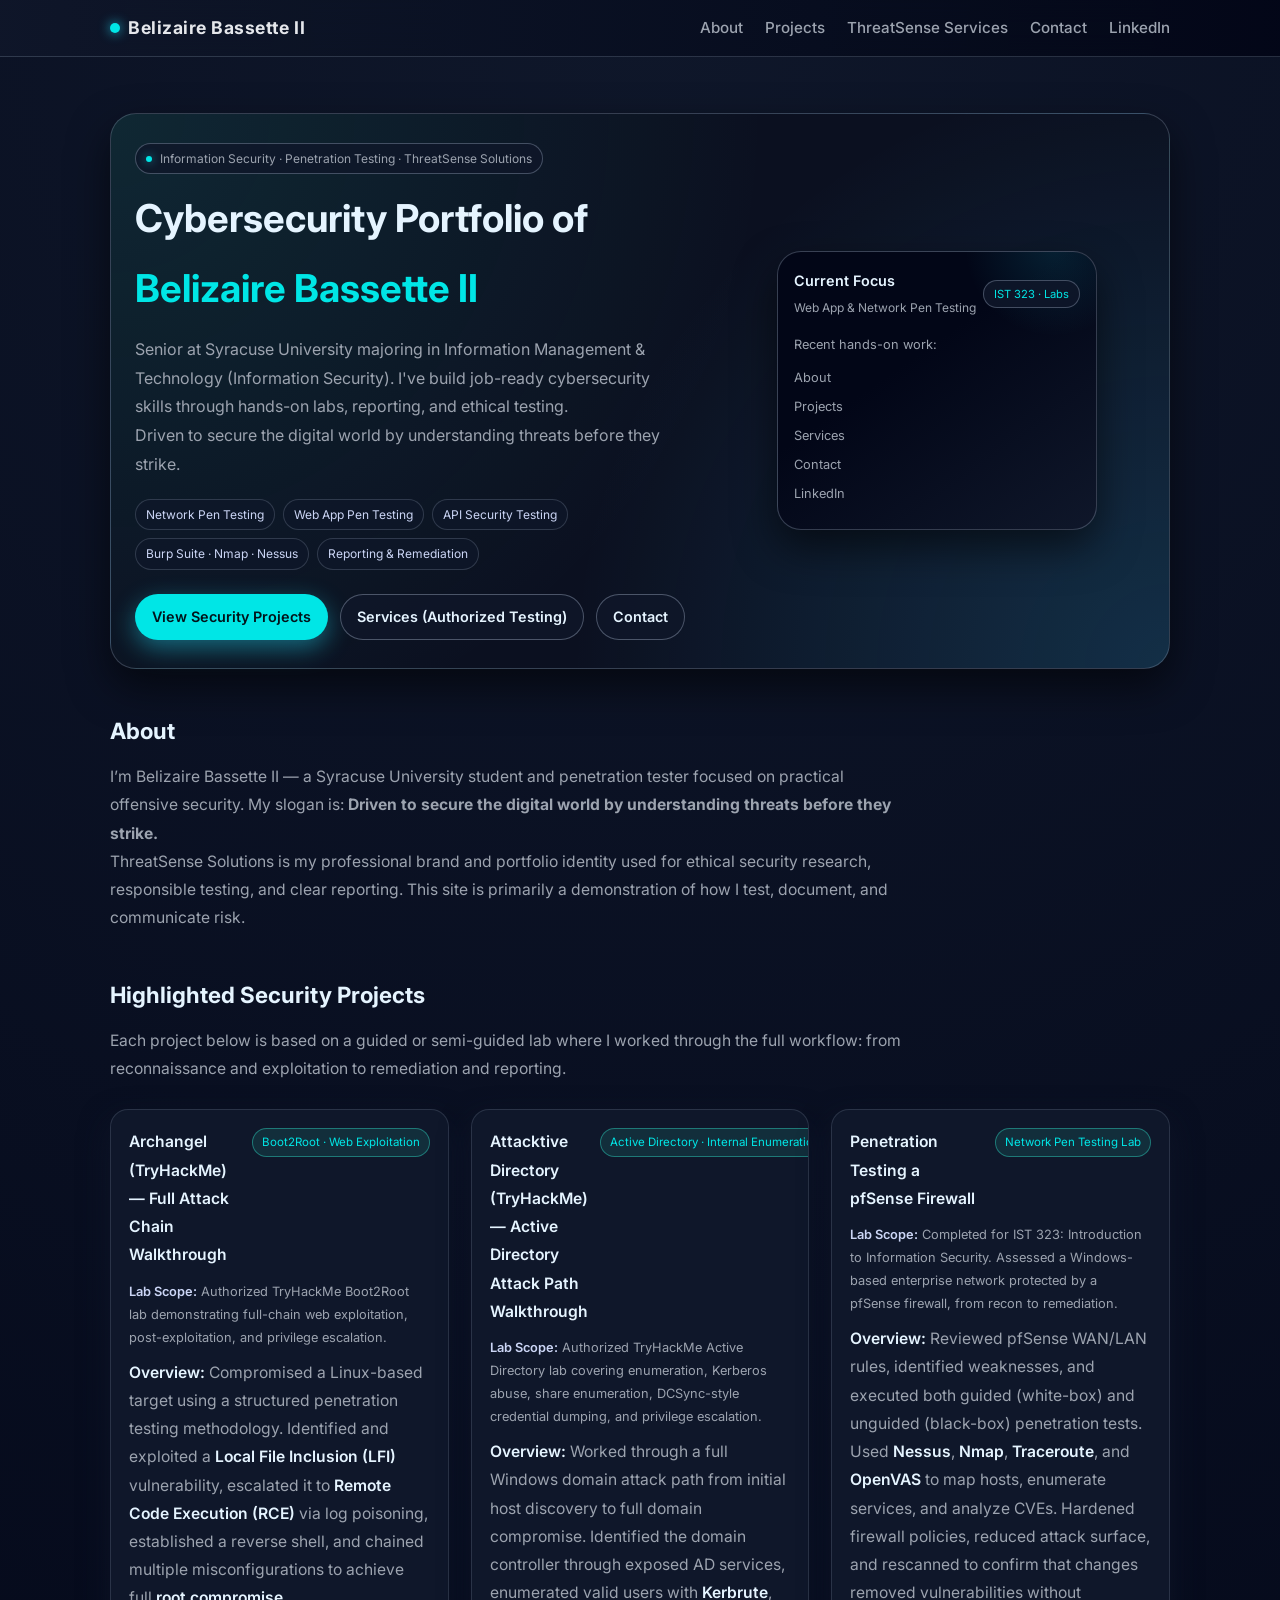
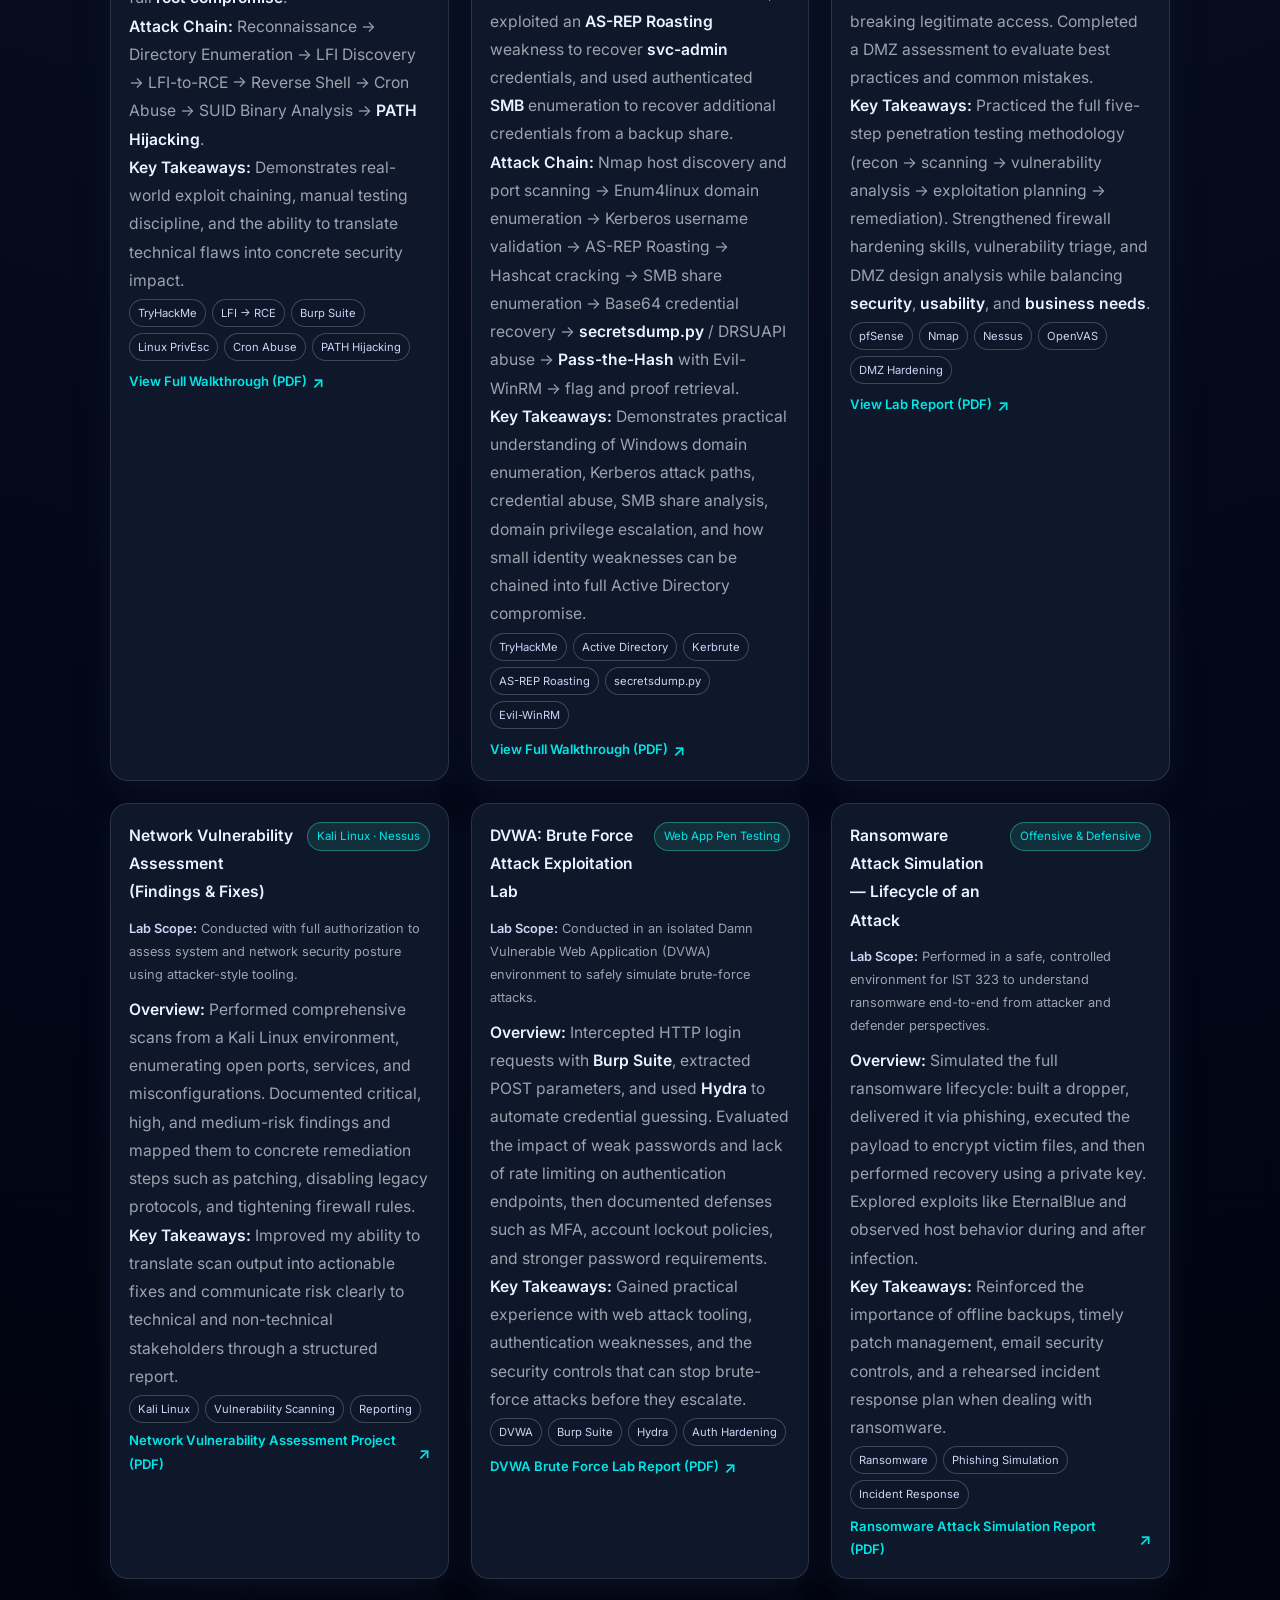
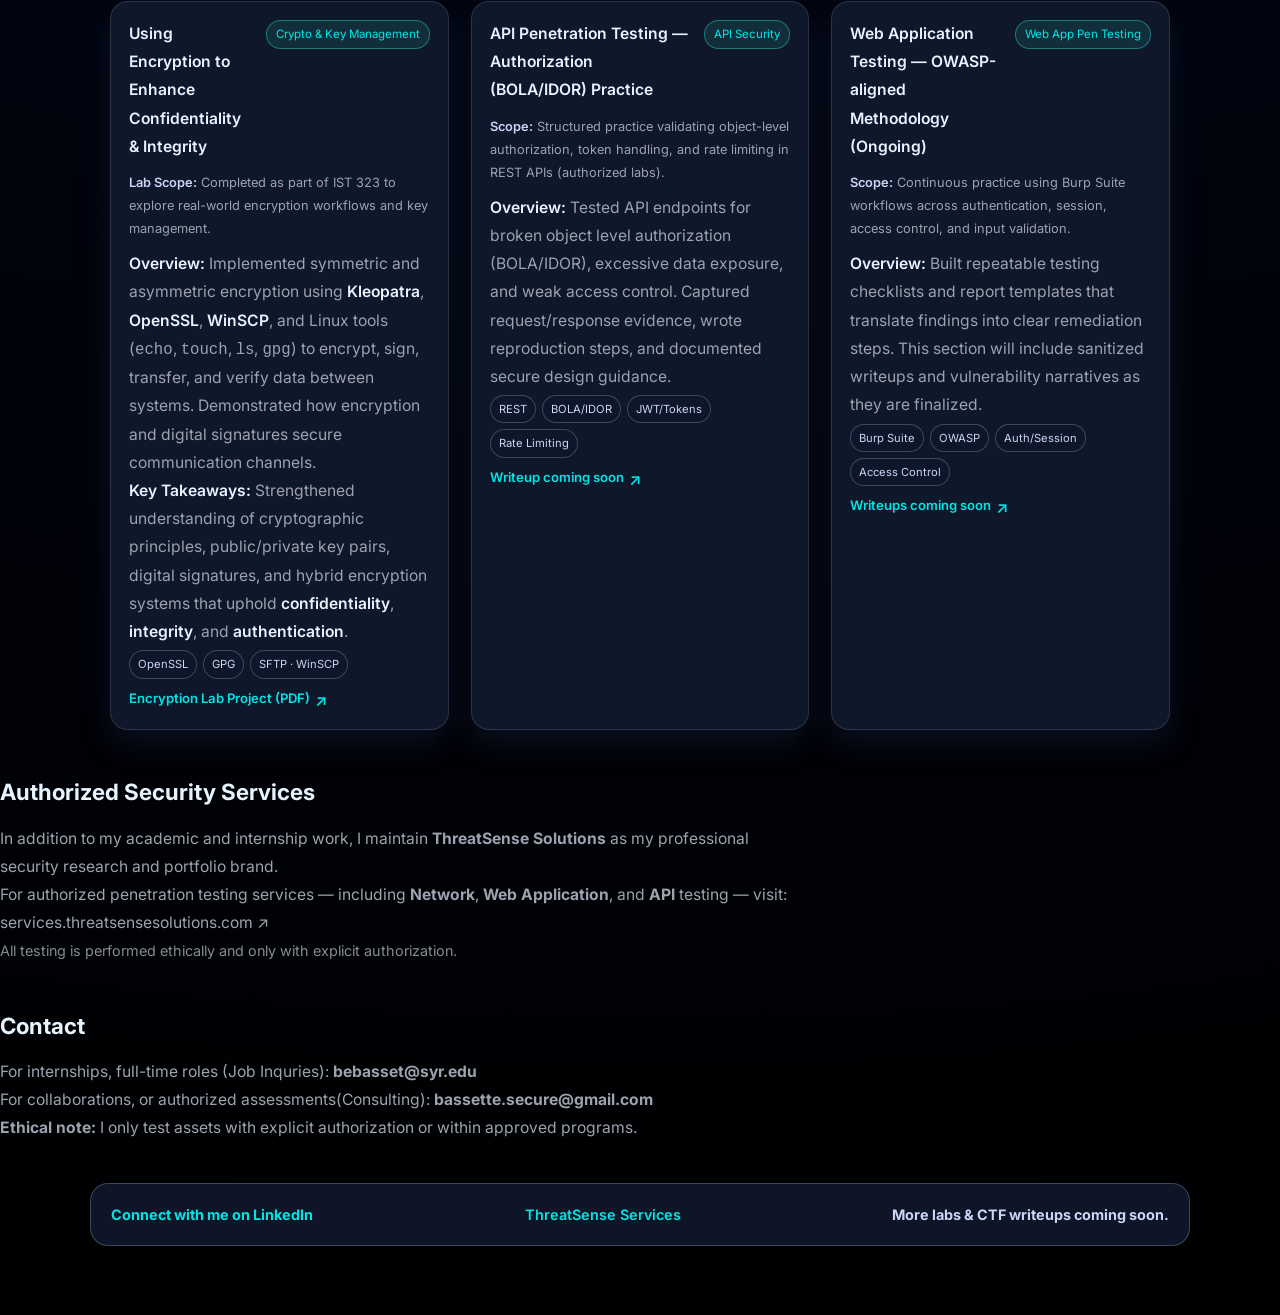
==== index.html @ de27289d "Update index.html" ====
<!DOCTYPE html>
<html lang="en">
<head>
  <meta charset="UTF-8" />
  <meta name="viewport" content="width=device-width, initial-scale=1.0" />
  <meta name="description" content="Portfolio of Belizaire Bassette II — cybersecurity projects and offensive security work products. ThreatSense Solutions is my professional brand and portfolio identity." />
  <title>Belizaire Bassette II - Cybersecurity Portfolio</title>

  <!-- Google Font -->
  <link href="https://fonts.googleapis.com/css2?family=Inter:wght@300;400;500;600;700&display=swap" rel="stylesheet" />

    <link rel="stylesheet" href="style.css" />
</head>
<body>
  <!-- NAVBAR -->
  <nav class="navbar">
    <div class="nav-inner">
      <div class="nav-brand">
        <div class="nav-dot"></div>
        <span>Belizaire Bassette II</span>
      </div>
      
      <ul>
        <li><a href="index.html#about">About</a></li>
        <li><a href="index.html#projects">Projects</a></li>
        <li><a href="" target="_blank" rel="noopener" title="Authorized penetration testing services"> ThreatSense Services </a></li>
        <li><a href="index.html#contact">Contact</a></li>
        <li><a href="https://www.linkedin.com/in/belizaireb" target="_blank" rel="noopener">LinkedIn</a></li>
      </ul>

    </div>
  </nav>

  <div class="page-wrapper">
    <!-- HERO -->
    <header class="hero">
      <div>
        <div class="hero-eyebrow">
          <span></span>
          <p>Information Security · Penetration Testing · ThreatSense Solutions</p>
        </div>
        <h1>Cybersecurity Portfolio of <span>Belizaire Bassette II</span></h1>
        <p class="hero-subtitle">Senior at Syracuse University majoring in Information Management &amp; Technology (Information Security). I've build job-ready cybersecurity skills through hands-on labs, reporting, and ethical testing. <br/><span style="color: var(--text-muted);">Driven to secure the digital world by understanding threats before they strike.</span></p>
        <div class="hero-tags"><span class="tag-chip">Network Pen Testing</span><span class="tag-chip">Web App Pen Testing</span><span class="tag-chip">API Security Testing</span><span class="tag-chip">Burp Suite · Nmap · Nessus</span><span class="tag-chip">Reporting & Remediation</span></div>
        <div class="hero-actions"><a href="#projects" class="btn-primary">View Security Projects</a>
          <a href="https://services.threatsensesolutions.com" class="btn-ghost" target="_blank" rel="noopener">Services (Authorized Testing)</a>
          <a href="mailto:bassette.secure@gmail.com" class="btn-ghost">Contact</a></div>
      </div>

      <div class="hero-right">
        <div class="hero-card">
          <div class="hero-card-header">
            <div>
              <div class="hero-card-title">Current Focus</div>
              <div style="font-size:0.75rem;color:var(--text-muted);margin-top:3px;">Web App &amp; Network Pen Testing</div>
            </div>
            <div class="hero-card-pill">IST 323 · Labs</div>
          </div>
          <div class="hero-card-body">
            <p>Recent hands-on work:</p>
            
      <ul>
        <li><a href="index.html#about">About</a></li>
        <li><a href="index.html#projects">Projects</a></li>
        <li><a href="services.html">Services</a></li>
        <li><a href="index.html#contact">Contact</a></li>
        <li><a href="https://www.linkedin.com/in/belizaireb" target="_blank" rel="noopener">LinkedIn</a></li>
      </ul>

          </div>
        </div>
      </div>
    </header>

    
    <!-- ABOUT -->
    <section id="about">
      <h2>About</h2>
      <p>
        I’m Belizaire Bassette II — a Syracuse University student and penetration tester focused on practical offensive security.
        My slogan is: <strong>Driven to secure the digital world by understanding threats before they strike.</strong>
      </p>
      <p>
        ThreatSense Solutions is my professional brand and portfolio identity used for ethical security research, responsible testing, and clear reporting.
        This site is primarily a demonstration of how I test, document, and communicate risk.
      </p>
    </section>


<!-- PROJECTS -->
    <section id="projects">
      <h2>Highlighted Security Projects</h2>
      <p>
        Each project below is based on a guided or semi-guided lab where I worked through the full workflow: from reconnaissance and exploitation to remediation and reporting.
      </p>

      <div class="projects-grid">

        <!-- Archangel TryHackMe -->
        <article class="project-card">
          <div class="project-header-row">
            <h3 class="project-title">Archangel (TryHackMe) — Full Attack Chain Walkthrough</h3>
            <span class="project-pill">Boot2Root · Web Exploitation</span>
          </div>
        
          <div class="project-meta">
            <strong>Lab Scope:</strong> Authorized TryHackMe Boot2Root lab demonstrating full-chain web exploitation, post-exploitation, and privilege escalation.
          </div>
        
          <div class="project-body">
            <p>
              <strong>Overview:</strong> Compromised a Linux-based target using a structured penetration testing methodology.
              Identified and exploited a <strong>Local File Inclusion (LFI)</strong> vulnerability, escalated it to
              <strong>Remote Code Execution (RCE)</strong> via log poisoning, established a reverse shell,
              and chained multiple misconfigurations to achieve full <strong>root compromise</strong>.
            </p>
        
            <p>
              <strong>Attack Chain:</strong> Reconnaissance → Directory Enumeration → LFI Discovery →
              LFI-to-RCE → Reverse Shell → Cron Abuse → SUID Binary Analysis → <strong>PATH Hijacking</strong>.
            </p>
        
            <p>
              <strong>Key Takeaways:</strong> Demonstrates real-world exploit chaining, manual testing discipline,
              and the ability to translate technical flaws into concrete security impact.
            </p>
        
            <div class="project-tags">
              <span class="project-tag">TryHackMe</span>
              <span class="project-tag">LFI → RCE</span>
              <span class="project-tag">Burp Suite</span>
              <span class="project-tag">Linux PrivEsc</span>
              <span class="project-tag">Cron Abuse</span>
              <span class="project-tag">PATH Hijacking</span>
            </div>
        
            <a class="project-link"
               href="Archangel THM Room Walkthrough.pdf"
               target="_blank">
              View Full Walkthrough (PDF) <span>↗</span>
            </a>
          </div>
        </article>

        <!-- Attacktive Directory TryHackMe -->
        <article class="project-card">
          <div class="project-header-row">
            <h3 class="project-title">Attacktive Directory (TryHackMe) — Active Directory Attack Path Walkthrough</h3>
            <span class="project-pill">Active Directory · Internal Enumeration</span>
          </div>
          <div class="project-meta">
            <strong>Lab Scope:</strong> Authorized TryHackMe Active Directory lab covering enumeration, Kerberos abuse, share enumeration, DCSync-style credential dumping, and privilege escalation.
          </div>
          <div class="project-body">
            <p>
              <strong>Overview:</strong> Worked through a full Windows domain attack path from initial host discovery to full domain compromise. Identified the domain controller through exposed AD services, enumerated valid users with <strong>Kerbrute</strong>, exploited an <strong>AS-REP Roasting</strong> weakness to recover <strong>svc-admin</strong> credentials, and used authenticated <strong>SMB</strong> enumeration to recover additional credentials from a backup share.
            </p>
            <p>
              <strong>Attack Chain:</strong> Nmap host discovery and port scanning → Enum4linux domain enumeration → Kerberos username validation → AS-REP Roasting → Hashcat cracking → SMB share enumeration → Base64 credential recovery → <strong>secretsdump.py</strong> / DRSUAPI abuse → <strong>Pass-the-Hash</strong> with Evil-WinRM → flag and proof retrieval.
            </p>
            <p>
              <strong>Key Takeaways:</strong> Demonstrates practical understanding of Windows domain enumeration, Kerberos attack paths, credential abuse, SMB share analysis, domain privilege escalation, and how small identity weaknesses can be chained into full Active Directory compromise.
            </p>
            <div class="project-tags">
              <span class="project-tag">TryHackMe</span>
              <span class="project-tag">Active Directory</span>
              <span class="project-tag">Kerbrute</span>
              <span class="project-tag">AS-REP Roasting</span>
              <span class="project-tag">secretsdump.py</span>
              <span class="project-tag">Evil-WinRM</span>
            </div>
            <a class="project-link" href="THM+Attacktive+Directory+Writeup1.pdf" target="_blank">
              View Full Walkthrough (PDF) <span>↗</span>
            </a>
          </div>
        </article>
        
        <!-- pfSense Pen Testing Lab -->
        <article class="project-card">
          <div class="project-header-row">
            <h3 class="project-title">Penetration Testing a pfSense Firewall</h3>
            <span class="project-pill">Network Pen Testing Lab</span>
          </div>
          <div class="project-meta">
            <strong>Lab Scope:</strong> Completed for IST 323: Introduction to Information Security. Assessed a Windows-based enterprise network protected by a pfSense firewall, from recon to remediation.
          </div>
          <div class="project-body">
            <p>
              <strong>Overview:</strong> Reviewed pfSense WAN/LAN rules, identified weaknesses, and executed both guided (white-box) and unguided (black-box) penetration tests. Used
              <strong>Nessus</strong>, <strong>Nmap</strong>, <strong>Traceroute</strong>, and <strong>OpenVAS</strong> to map hosts, enumerate services, and analyze CVEs. Hardened firewall policies,
              reduced attack surface, and rescanned to confirm that changes removed vulnerabilities without breaking legitimate access. Completed a DMZ assessment to evaluate best practices and common mistakes.
            </p>
            <p>
              <strong>Key Takeaways:</strong> Practiced the full five-step penetration testing methodology (recon → scanning → vulnerability analysis → exploitation planning → remediation). Strengthened firewall
              hardening skills, vulnerability triage, and DMZ design analysis while balancing <strong>security</strong>, <strong>usability</strong>, and <strong>business needs</strong>.
            </p>
            <div class="project-tags">
              <span class="project-tag">pfSense</span>
              <span class="project-tag">Nmap</span>
              <span class="project-tag">Nessus</span>
              <span class="project-tag">OpenVAS</span>
              <span class="project-tag">DMZ Hardening</span>
            </div>
            <a class="project-link" href="Penetration-Testing-a-pfSense-Firewall-(3e)-Belizaire-Bassette-II.pdf" target="_blank">
              View Lab Report (PDF) <span>↗</span>
            </a>
          </div>
        </article>

        <!-- Network Vulnerability Scan -->
        <article class="project-card">
          <div class="project-header-row">
            <h3 class="project-title">Network Vulnerability Assessment (Findings &amp; Fixes)</h3>
            <span class="project-pill">Kali Linux · Nessus</span>
          </div>
          <div class="project-meta">
            <strong>Lab Scope:</strong> Conducted with full authorization to assess system and network security posture using attacker-style tooling.
          </div>
          <div class="project-body">
            <p>
              <strong>Overview:</strong> Performed comprehensive scans from a Kali Linux environment, enumerating open ports, services, and misconfigurations. Documented critical, high, and medium-risk findings
              and mapped them to concrete remediation steps such as patching, disabling legacy protocols, and tightening firewall rules.
            </p>
            <p>
              <strong>Key Takeaways:</strong> Improved my ability to translate scan output into actionable fixes and communicate risk clearly to technical and non-technical stakeholders through a structured report.
            </p>
            <div class="project-tags">
              <span class="project-tag">Kali Linux</span>
              <span class="project-tag">Vulnerability Scanning</span>
              <span class="project-tag">Reporting</span>
            </div>
            <a class="project-link" href="Network Vulnerability Assesment Project.pdf" target="_blank">
              Network Vulnerability Assessment Project (PDF) <span>↗</span>
            </a>
          </div>
        </article>

        <!-- DVWA Brute Force Lab -->
        <article class="project-card">
          <div class="project-header-row">
            <h3 class="project-title">DVWA: Brute Force Attack Exploitation Lab</h3>
            <span class="project-pill">Web App Pen Testing</span>
          </div>
          <div class="project-meta">
            <strong>Lab Scope:</strong> Conducted in an isolated Damn Vulnerable Web Application (DVWA) environment to safely simulate brute-force attacks.
          </div>
          <div class="project-body">
            <p>
              <strong>Overview:</strong> Intercepted HTTP login requests with <strong>Burp Suite</strong>, extracted POST parameters, and used <strong>Hydra</strong> to automate credential guessing. Evaluated the
              impact of weak passwords and lack of rate limiting on authentication endpoints, then documented defenses such as MFA, account lockout policies, and stronger password requirements.
            </p>
            <p>
              <strong>Key Takeaways:</strong> Gained practical experience with web attack tooling, authentication weaknesses, and the security controls that can stop brute-force attacks before they escalate.
            </p>
            <div class="project-tags">
              <span class="project-tag">DVWA</span>
              <span class="project-tag">Burp Suite</span>
              <span class="project-tag">Hydra</span>
              <span class="project-tag">Auth Hardening</span>
            </div>
            <a class="project-link" href="DVWA_Brute_Force_Lab1.1.pdf" target="_blank">
              DVWA Brute Force Lab Report (PDF) <span>↗</span>
            </a>
          </div>
        </article>

        <!-- Ransomware Simulation -->
        <article class="project-card">
          <div class="project-header-row">
            <h3 class="project-title">Ransomware Attack Simulation — Lifecycle of an Attack</h3>
            <span class="project-pill">Offensive &amp; Defensive</span>
          </div>
          <div class="project-meta">
            <strong>Lab Scope:</strong> Performed in a safe, controlled environment for IST 323 to understand ransomware end-to-end from attacker and defender perspectives.
          </div>
          <div class="project-body">
            <p>
              <strong>Overview:</strong> Simulated the full ransomware lifecycle: built a dropper, delivered it via phishing, executed the payload to encrypt victim files, and then performed recovery using a
              private key. Explored exploits like EternalBlue and observed host behavior during and after infection.
            </p>
            <p>
              <strong>Key Takeaways:</strong> Reinforced the importance of offline backups, timely patch management, email security controls, and a rehearsed incident response plan when dealing with ransomware.
            </p>
            <div class="project-tags">
              <span class="project-tag">Ransomware</span>
              <span class="project-tag">Phishing Simulation</span>
              <span class="project-tag">Incident Response</span>
            </div>
            <a class="project-link" href="Performing+a+Ransomware+Attack+-+Belizaire+Bassette+II.pdf" target="_blank">
              Ransomware Attack Simulation Report (PDF) <span>↗</span>
            </a>
          </div>
        </article>

        <!-- Encryption Lab -->
        <article class="project-card">
          <div class="project-header-row">
            <h3 class="project-title">Using Encryption to Enhance Confidentiality &amp; Integrity</h3>
            <span class="project-pill">Crypto &amp; Key Management</span>
          </div>
          <div class="project-meta">
            <strong>Lab Scope:</strong> Completed as part of IST 323 to explore real-world encryption workflows and key management.
          </div>
          <div class="project-body">
            <p>
              <strong>Overview:</strong> Implemented symmetric and asymmetric encryption using <strong>Kleopatra</strong>, <strong>OpenSSL</strong>, <strong>WinSCP</strong>, and Linux tools
              (<code>echo</code>, <code>touch</code>, <code>ls</code>, <code>gpg</code>) to encrypt, sign, transfer, and verify data between systems. Demonstrated how encryption and digital signatures secure
              communication channels.
            </p>
            <p>
              <strong>Key Takeaways:</strong> Strengthened understanding of cryptographic principles, public/private key pairs, digital signatures, and hybrid encryption systems that uphold
              <strong>confidentiality</strong>, <strong>integrity</strong>, and <strong>authentication</strong>.
            </p>
            <div class="project-tags">
              <span class="project-tag">OpenSSL</span>
              <span class="project-tag">GPG</span>
              <span class="project-tag">SFTP · WinSCP</span>
            </div>
            <a class="project-link" href="Using Encryption to Enhance Confidentiality and Integrity (4e) - Belizaire Bassette II.pdf" target="_blank">
              Encryption Lab Project (PDF) <span>↗</span>
            </a>
          </div>
        </article>

      
        <!-- API Pen Testing Placeholder -->
        <article class="project-card">
          <div class="project-header-row">
            <h3 class="project-title">API Penetration Testing — Authorization (BOLA/IDOR) Practice</h3>
            <span class="project-pill">API Security</span>
          </div>
          <div class="project-meta">
            <strong>Scope:</strong> Structured practice validating object-level authorization, token handling, and rate limiting in REST APIs (authorized labs).
          </div>
          <div class="project-body">
            <p>
              <strong>Overview:</strong> Tested API endpoints for broken object level authorization (BOLA/IDOR), excessive data exposure, and weak access control.
              Captured request/response evidence, wrote reproduction steps, and documented secure design guidance.
            </p>
            <div class="project-tags">
              <span class="project-tag">REST</span>
              <span class="project-tag">BOLA/IDOR</span>
              <span class="project-tag">JWT/Tokens</span>
              <span class="project-tag">Rate Limiting</span>
            </div>
            <a class="project-link" href="#" title="Add a link when ready">
              Writeup coming soon <span>↗</span>
            </a>
          </div>
        </article>

        <!-- Web App Testing Placeholder -->
        <article class="project-card">
          <div class="project-header-row">
            <h3 class="project-title">Web Application Testing — OWASP-aligned Methodology (Ongoing)</h3>
            <span class="project-pill">Web App Pen Testing</span>
          </div>
          <div class="project-meta">
            <strong>Scope:</strong> Continuous practice using Burp Suite workflows across authentication, session, access control, and input validation.
          </div>
          <div class="project-body">
            <p>
              <strong>Overview:</strong> Built repeatable testing checklists and report templates that translate findings into clear remediation steps.
              This section will include sanitized writeups and vulnerability narratives as they are finalized.
            </p>
            <div class="project-tags">
              <span class="project-tag">Burp Suite</span>
              <span class="project-tag">OWASP</span>
              <span class="project-tag">Auth/Session</span>
              <span class="project-tag">Access Control</span>
            </div>
            <a class="project-link" href="#" title="Add a link when ready">
              Writeups coming soon <span>↗</span>
            </a>
          </div>
        </article>
</div>
    </section>
  </div>
  
<!-- AUTH SERVICES -->
<section id="services-link">
  <h2>Authorized Security Services</h2>

  <p>
    In addition to my academic and internship work, I maintain
    <strong>ThreatSense Solutions</strong> as my professional security research
    and portfolio brand.
  </p>

  <p>
    For authorized penetration testing services — including
    <strong>Network</strong>, <strong>Web Application</strong>, and
    <strong>API</strong> testing — visit:
  </p>

  <p>
    <a href=""
       target="_blank"
       rel="noopener">
      services.threatsensesolutions.com ↗
    </a>
  </p>

  <p style="font-size: 0.9em; opacity: 0.85;">
    All testing is performed ethically and only with explicit authorization.
  </p>
</section>
<!-- END OF AUTH SERVICES -->
  
    <!-- CONTACT -->
    <section id="contact">
      <h2>Contact</h2>
      <p>
        For internships, full-time roles (Job Inquries): <strong><a href="mailto:bebasset@syr.edu">bebasset@syr.edu</a></strong>
      </p>
      <p>
        For collaborations, or authorized assessments(Consulting): <strong><a href="mailto:bassette.secure@gmail.com">bassette.secure@gmail.com</a></strong>
      </p>
      <p>
        <strong>Ethical note:</strong> I only test assets with explicit authorization or within approved programs.
      </p>
    </section>


  </div>

  <!-- FOOTER -->
  <div class="footer_row">
    <a href="https://www.linkedin.com/in/belizaireb" target="_blank"><strong>Connect with me on LinkedIn</strong></a>
    <a href="" target="_blank" rel="noopener">ThreatSense Services</a>
    <span><strong>More labs &amp; CTF writeups coming soon. </strong></span>
  </div>
</body>
</html>
---- style.css ----
:root {
      --bg: #050810;
      --bg-alt: #0b1020;
      --card-bg: #0f172a;
      --card-border: rgba(148, 163, 184, 0.2);
      --accent: #00e6e6;
      --accent-soft: rgba(45, 212, 191, 0.12);
      --text-main: #e5e7eb;
      --text-muted: #9ca3af;
      --chip-bg: rgba(15, 23, 42, 0.7);
      --shadow-soft: 0 18px 40px rgba(0, 0, 0, 0.55);
      --radius-lg: 18px;
      --radius-full: 999px;
      --transition-fast: 0.25s ease;
    }
      /* Fix anchor jump for all sections */
:root { --nav-offset: 90px; }

      section {
        scroll-margin-top: var(--nav-offset);
      }

    * {
      margin: 0;
      padding: 0;
      box-sizing: border-box;
    }
      /* Subtle highlight when navigating via #hash */
      section:target h2 {
        font-weight: 800;
      }
      section:target {
        outline: 1px solid rgba(255,255,255,.12);
        border-radius: 16px;
        padding-top: 6px;
      }

/* Anchor offset for sticky navbar (desktop + mobile) */
:root { --nav-offset: 88px; } /* desktop default */

@media (max-width: 768px) {
  :root { --nav-offset: 132px; } /* mobile nav is taller */
}

      section {
  scroll-margin-top: var(--nav-offset);
}

    body {
      font-family: "Inter", system-ui, -apple-system, BlinkMacSystemFont, "Segoe UI", sans-serif;
      background: radial-gradient(circle at top, #0f172a 0, #020617 55%, #000 100%);
      color: var(--text-main);
      line-height: 1.8;
      padding-bottom: 70px;
      scroll-behavior: smooth;
    }

    a {
      color: inherit;
      text-decoration: none;
    }

    /* NAVBAR */
    .navbar {
      position: sticky;
      top: 0;
      z-index: 1000;
      backdrop-filter: blur(18px);
      background: linear-gradient(to right, rgba(15, 23, 42, 0.9), rgba(2, 6, 23, 0.9));
      border-bottom: 1px solid rgba(148, 163, 184, 0.25);
    }

    .nav-inner {
      max-width: 1100px;
      margin: 0 auto;
      padding: 12px 20px;
      display: flex;
      align-items: center;
      justify-content: space-between;
    }

    .nav-brand {
      font-weight: 700;
      font-size: 1.1rem;
      letter-spacing: 0.03em;
      display: flex;
      align-items: center;
      gap: 8px;
    }

    .nav-dot {
      width: 10px;
      height: 10px;
      border-radius: 50%;
      background: var(--accent);
      box-shadow: 0 0 12px rgba(34, 211, 238, 0.9);
    }

    .navbar ul {
      list-style: none;
      display: flex;
      gap: 22px;
      align-items: center;
    }

    .navbar a {
      font-size: 0.95rem;
      color: var(--text-muted);
      font-weight: 500;
      position: relative;
      transition: color var(--transition-fast);
    }

    .navbar a::after {
      content: "";
      position: absolute;
      left: 0;
      bottom: -6px;
      width: 0;
      height: 2px;
      background: var(--accent);
      transition: width var(--transition-fast);
      border-radius: 999px;
    }

    .navbar a:hover {
      color: #e5faff;
    }

    .navbar a:hover::after {
      width: 100%;
    }

    /* LAYOUT */
    .page-wrapper {
      max-width: 1100px;
      margin: 0 auto;
      padding: 26px 20px 0;
    }

    /* HERO */
    .hero {
      display: grid;
      grid-template-columns: minmax(0, 2.3fr) minmax(0, 1.7fr);
      gap: 30px;
      align-items: center;
      margin-top: 30px;
      padding: 28px 24px;
      border-radius: 26px;
      background: radial-gradient(circle at top left, rgba(45, 212, 191, 0.12), transparent 55%),
                  radial-gradient(circle at bottom right, rgba(56, 189, 248, 0.18), transparent 50%),
                  var(--bg-alt);
      box-shadow: var(--shadow-soft);
      border: 1px solid rgba(148, 163, 184, 0.3);
      animation: floatIn 0.8s ease-out both;
    }

    .hero-eyebrow {
      display: inline-flex;
      align-items: center;
      gap: 8px;
      padding: 4px 10px;
      border-radius: var(--radius-full);
      background: rgba(15, 23, 42, 0.8);
      border: 1px solid rgba(148, 163, 184, 0.4);
      font-size: 0.75rem;
      color: var(--text-muted);
      margin-bottom: 10px;
    }

    .hero-eyebrow span {
      width: 6px;
      height: 6px;
      border-radius: 999px;
      background: var(--accent);
      box-shadow: 0 0 10px rgba(34, 211, 238, 0.7);
    }

    .hero h1 {
      font-size: clamp(2.1rem, 3vw, 2.6rem);
      color: #e5f4ff;
      margin-bottom: 12px;
    }

    .hero h1 span {
      color: var(--accent);
    }

    .hero-subtitle {
      font-size: 1rem;
      color: var(--text-muted);
      max-width: 34rem;
      margin-bottom: 20px;
    }

    .hero-tags {
      display: flex;
      flex-wrap: wrap;
      gap: 8px;
      margin-bottom: 24px;
    }

    .tag-chip {
      padding: 4px 10px;
      border-radius: var(--radius-full);
      background: var(--chip-bg);
      font-size: 0.75rem;
      color: #cbd5f5;
      border: 1px solid rgba(148, 163, 184, 0.25);
    }

    .hero-actions {
      display: flex;
      flex-wrap: wrap;
      gap: 12px;
    }

    .btn-primary,
    .btn-ghost {
      display: inline-flex;
      align-items: center;
      justify-content: center;
      gap: 8px;
      padding: 9px 16px;
      font-size: 0.9rem;
      font-weight: 600;
      border-radius: var(--radius-full);
      cursor: pointer;
      border: 1px solid transparent;
      transition: transform var(--transition-fast), box-shadow var(--transition-fast), background var(--transition-fast), border-color var(--transition-fast), color var(--transition-fast);
    }

    .btn-primary {
      background: var(--accent);
      color: #02131a;
      box-shadow: 0 8px 25px rgba(34, 211, 238, 0.45);
    }

    .btn-primary:hover {
      transform: translateY(-1px);
      box-shadow: 0 12px 32px rgba(34, 211, 238, 0.6);
      background: #67e8f9;
    }

    .btn-ghost {
      background: rgba(15, 23, 42, 0.8);
      color: #e5f4ff;
      border-color: rgba(148, 163, 184, 0.45);
    }

    .btn-ghost:hover {
      transform: translateY(-1px);
      background: rgba(15, 23, 42, 0.95);
      border-color: var(--accent);
    }

    .hero-right {
      display: flex;
      align-items: center;
      justify-content: center;
    }

    .hero-card {
      width: 100%;
      max-width: 320px;
      padding: 16px 16px 18px;
      border-radius: 24px;
      background: linear-gradient(145deg, #020617, #020617 40%, #0f172a 100%);
      border: 1px solid rgba(148, 163, 184, 0.35);
      box-shadow: var(--shadow-soft);
      position: relative;
      overflow: hidden;
    }

    .hero-card::before {
      content: "";
      position: absolute;
      top: -40%;
      right: -20%;
      width: 210px;
      height: 210px;
      border-radius: 50%;
      background: radial-gradient(circle, rgba(34, 211, 238, 0.14), transparent 60%);
      opacity: 0.9;
    }

    .hero-card-header {
      display: flex;
      justify-content: space-between;
      align-items: center;
      margin-bottom: 14px;
      position: relative;
      z-index: 1;
    }

    .hero-card-title {
      font-size: 0.9rem;
      font-weight: 600;
      color: #e5f4ff;
    }

    .hero-card-pill {
      padding: 3px 10px;
      border-radius: var(--radius-full);
      font-size: 0.7rem;
      background: rgba(15, 23, 42, 0.9);
      border: 1px solid rgba(148, 163, 184, 0.4);
      color: var(--accent);
    }

    .hero-card-body {
      position: relative;
      z-index: 1;
      font-size: 0.8rem;
      color: var(--text-muted);
    }

    .hero-card-body ul {
      list-style: none;
      margin-top: 10px;
    }

    .hero-card-body li {
      margin-bottom: 6px;
      display: flex;
      align-items: center;
      gap: 6px;
    }

    .dot {
      width: 5px;
      height: 5px;
      border-radius: 999px;
      background: var(--accent);
    }

    /* SECTIONS */
    section {
      margin-top: 42px;
      animation: fadeIn 0.8s ease-out both;
    }

    section h2 {
      font-size: 1.4rem;
      margin-bottom: 12px;
      color: #e5f4ff;
    }

    section p {
      font-size: 0.98rem;
      color: var(--text-muted);
      max-width: 50rem;
    }

    /* PROJECT GRID */
    .projects-grid {
      margin-top: 26px;
      display: grid;
      grid-template-columns: repeat(auto-fit, minmax(260px, 1fr));
      gap: 22px;
    }

    .project-card {
      background: var(--card-bg);
      border-radius: var(--radius-lg);
      border: 1px solid var(--card-border);
      padding: 18px 18px 16px;
      box-shadow: 0 12px 30px rgba(15, 23, 42, 0.7);
      display: flex;
      flex-direction: column;
      gap: 10px;
      position: relative;
      overflow: hidden;
      transition: transform var(--transition-fast), box-shadow var(--transition-fast), border-color var(--transition-fast), background var(--transition-fast);
    }

    .project-card::before {
      content: "";
      position: absolute;
      inset: 0;
      background: radial-gradient(circle at top left, rgba(56, 189, 248, 0.16), transparent 55%);
      opacity: 0;
      pointer-events: none;
      transition: opacity var(--transition-fast);
    }

    .project-card:hover {
      transform: translateY(-6px);
      box-shadow: 0 18px 42px rgba(15, 23, 42, 0.9);
      border-color: rgba(45, 212, 191, 0.7);
      background: #020617;
    }

    .project-card:hover::before {
      opacity: 1;
    }

    .project-header-row {
      display: flex;
      justify-content: space-between;
      gap: 12px;
      align-items: flex-start;
    }

    .project-title {
      font-size: 0.98rem;
      font-weight: 600;
      color: #e5f4ff;
    }

    .project-pill {
      padding: 3px 9px;
      border-radius: var(--radius-full);
      background: var(--accent-soft);
      color: var(--accent);
      font-size: 0.72rem;
      white-space: nowrap;
      border: 1px solid rgba(45, 212, 191, 0.45);
    }

    .project-meta {
      font-size: 0.8rem;
      color: var(--text-muted);
    }

    .project-meta strong {
      color: #cbd5f5;
      font-weight: 600;
    }

    .project-body {
      font-size: 0.86rem;
      color: var(--text-muted);
    }

    .project-body strong {
      color: #e5f4ff;
      font-weight: 600;
    }

    .project-tags {
      display: flex;
      flex-wrap: wrap;
      gap: 6px;
      margin-top: 4px;
    }

    .project-tag {
      font-size: 0.7rem;
      padding: 3px 8px;
      border-radius: var(--radius-full);
      background: rgba(15, 23, 42, 0.9);
      border: 1px solid rgba(148, 163, 184, 0.35);
      color: #cbd5f5;
    }

    .project-link {
      margin-top: 6px;
      font-size: 0.82rem;
      font-weight: 600;
      color: var(--accent);
      display: inline-flex;
      align-items: center;
      gap: 5px;
    }

    .project-link span {
      font-size: 1rem;
      transform: translateY(0.5px);
    }

    /* FOOTER */
    .footer_row {
      max-width: 1100px;
      margin: 40px auto 0;
      padding: 18px 20px;
      border-radius: 18px;
      background: rgba(15, 23, 42, 0.95);
      border: 1px solid rgba(148, 163, 184, 0.35);
      display: flex;
      justify-content: space-between;
      align-items: center;
      gap: 12px;
      font-size: 0.9rem;
      color: #cbd5f5;
    }

    .footer_row a {
      color: var(--accent);
      font-weight: 600;
    }

    .footer_row a:hover {
      text-decoration: underline;
    }

    /* ANIMATIONS */
    @keyframes floatIn {
      from {
        opacity: 0;
        transform: translateY(12px);
      }
      to {
        opacity: 1;
        transform: translateY(0);
      }
    }

    @keyframes fadeIn {
      from {
        opacity: 0;
        transform: translateY(18px);
      }
      to {
        opacity: 1;
        transform: translateY(0);
      }
    }

    /* RESPONSIVE */
    @media (max-width: 860px) {
      .hero {
        grid-template-columns: minmax(0, 1fr);
      }
      .hero-right {
        order: -1;
      }
    }

    @media (max-width: 640px) {
      .nav-inner {
        flex-direction: column;
        align-items: flex-start;
        gap: 8px;
      }
      .navbar ul {
        gap: 14px;
        flex-wrap: wrap;
      }
      .hero {
        padding: 20px 16px;
      }
      .footer_row {
        flex-direction: column;
        text-align: center;
      }
    }
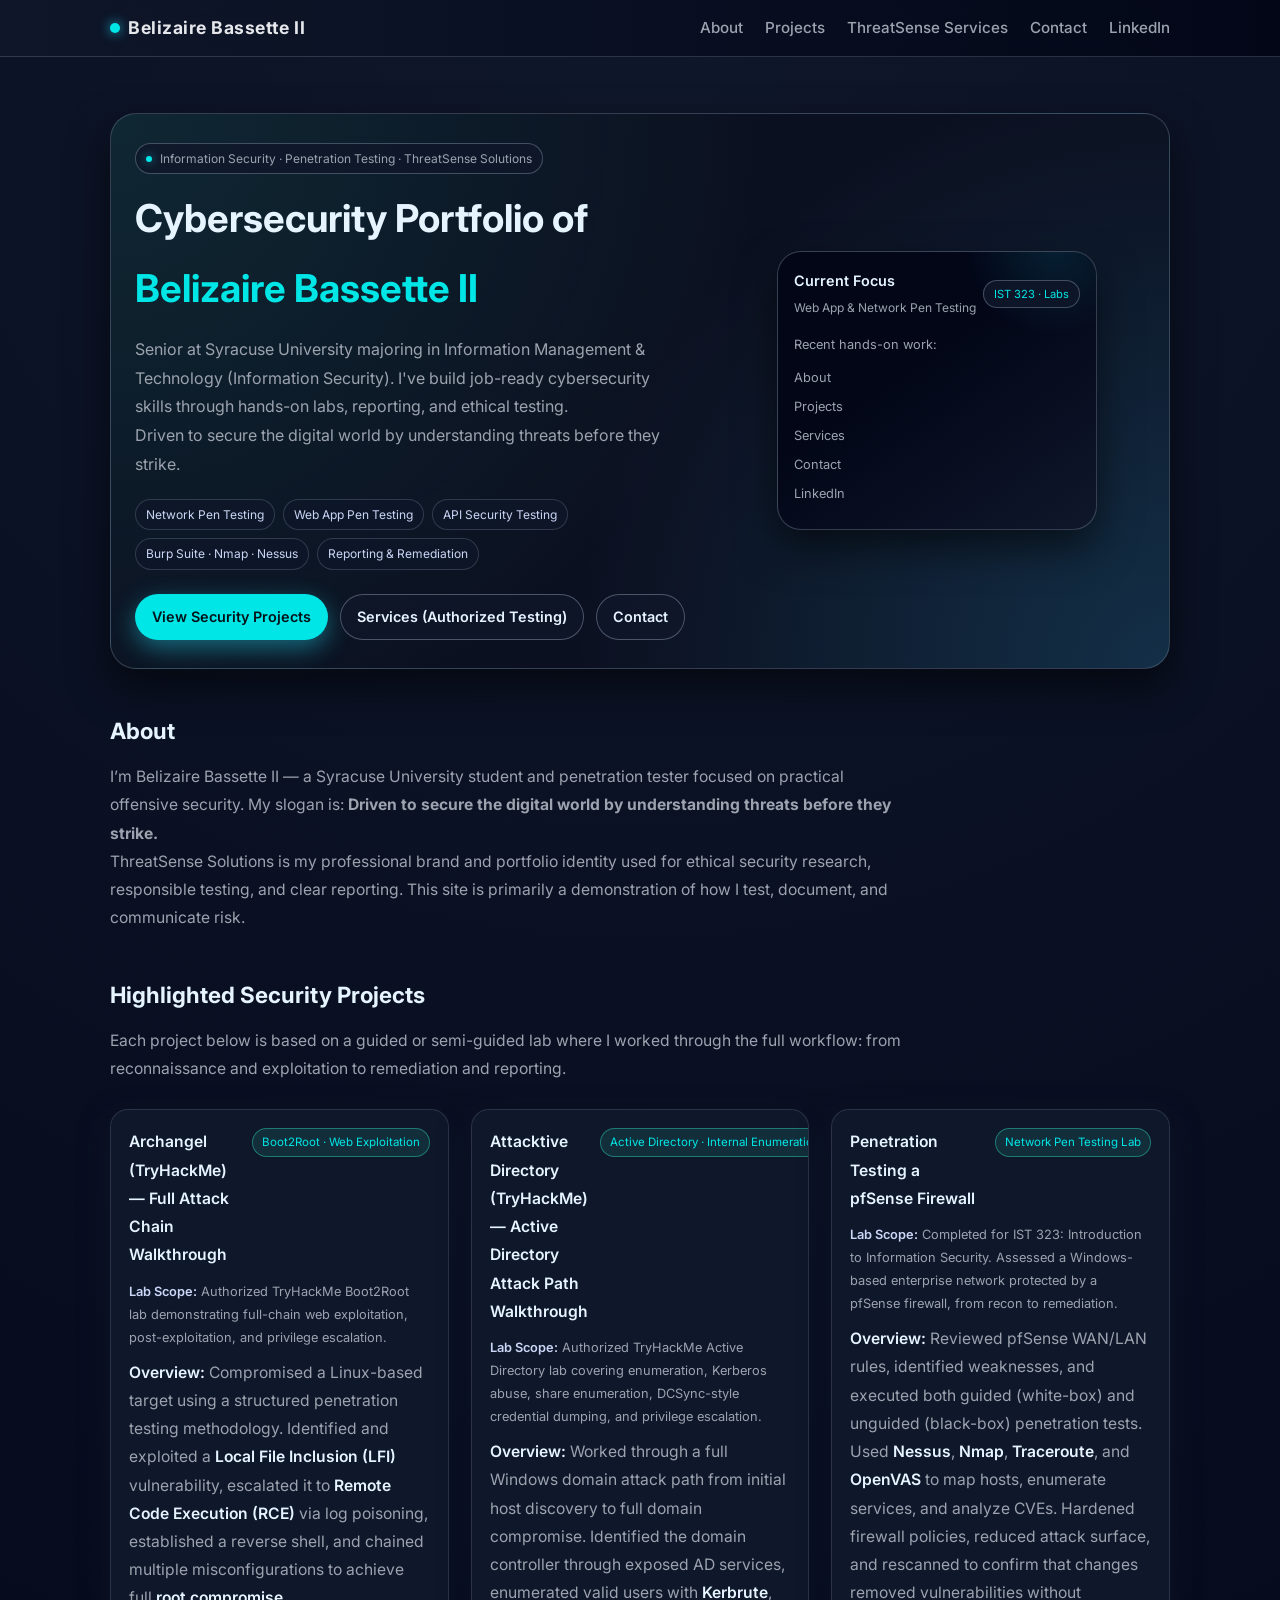
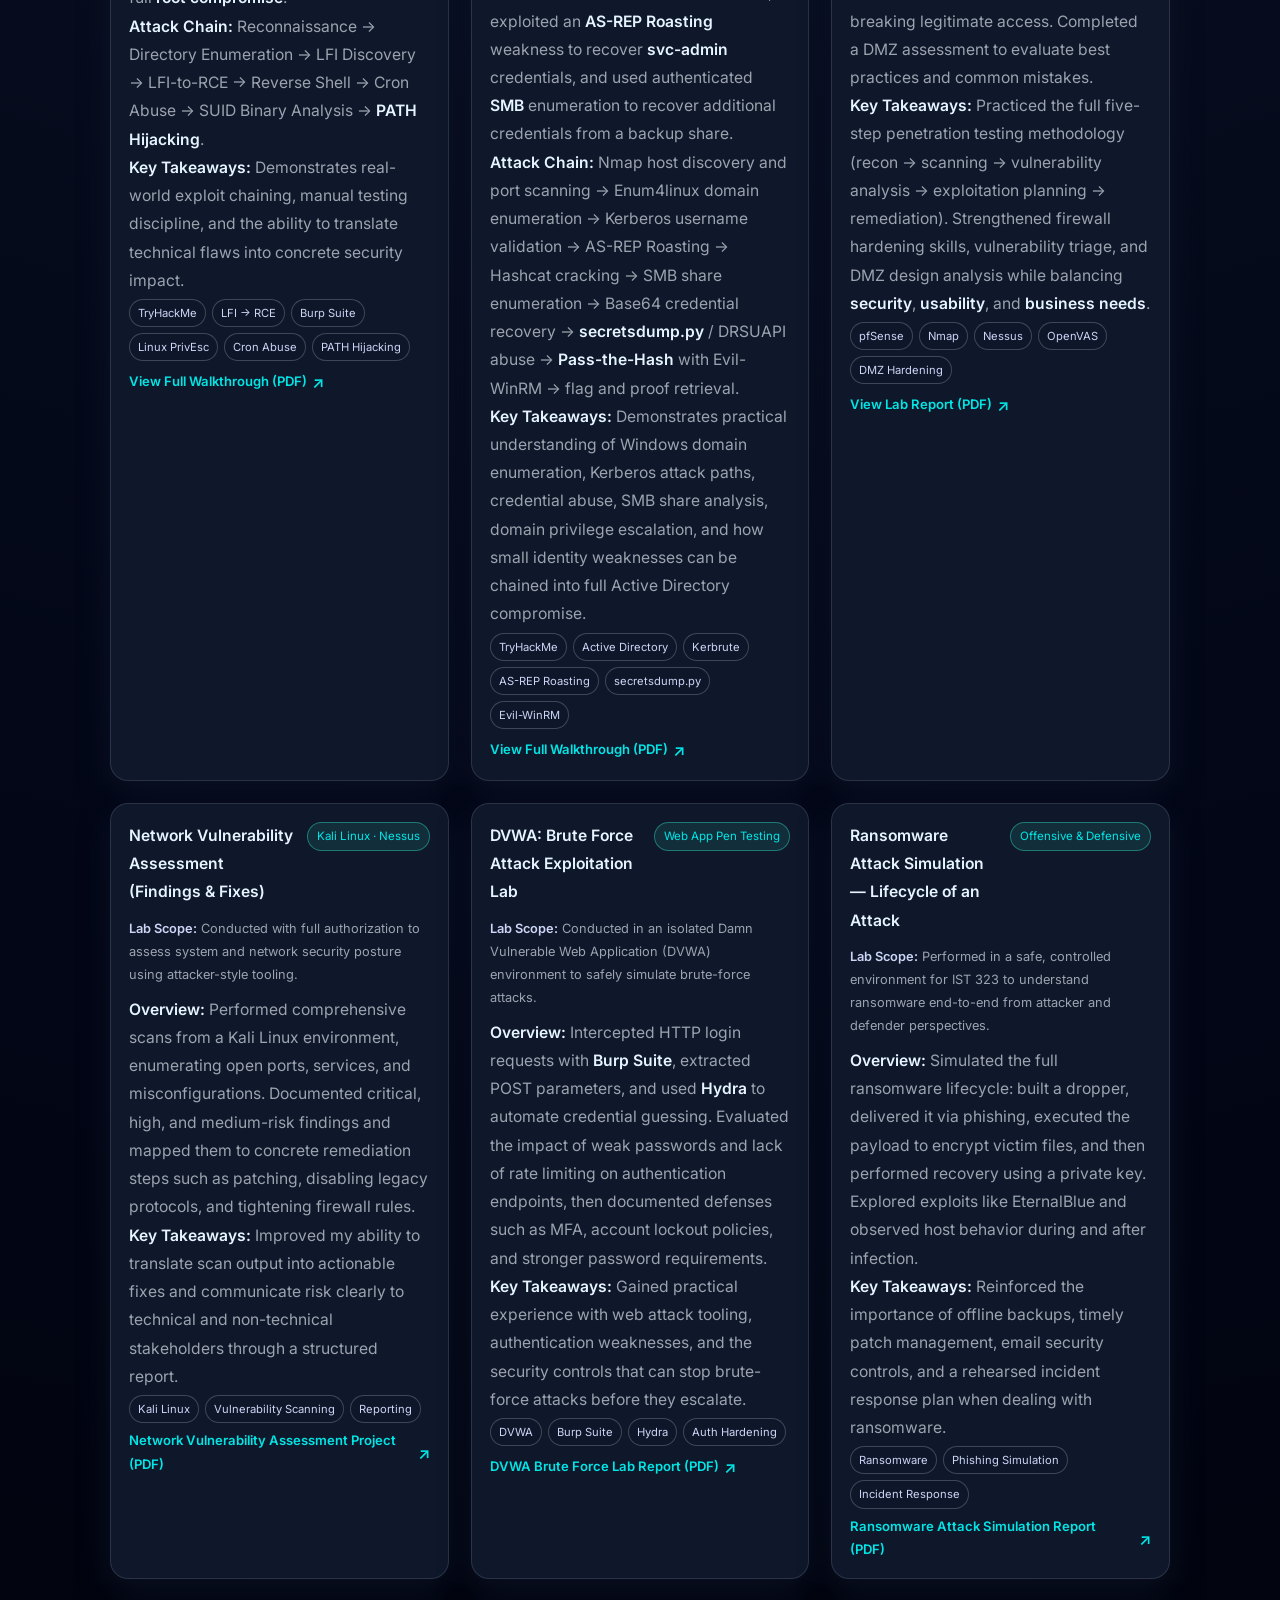
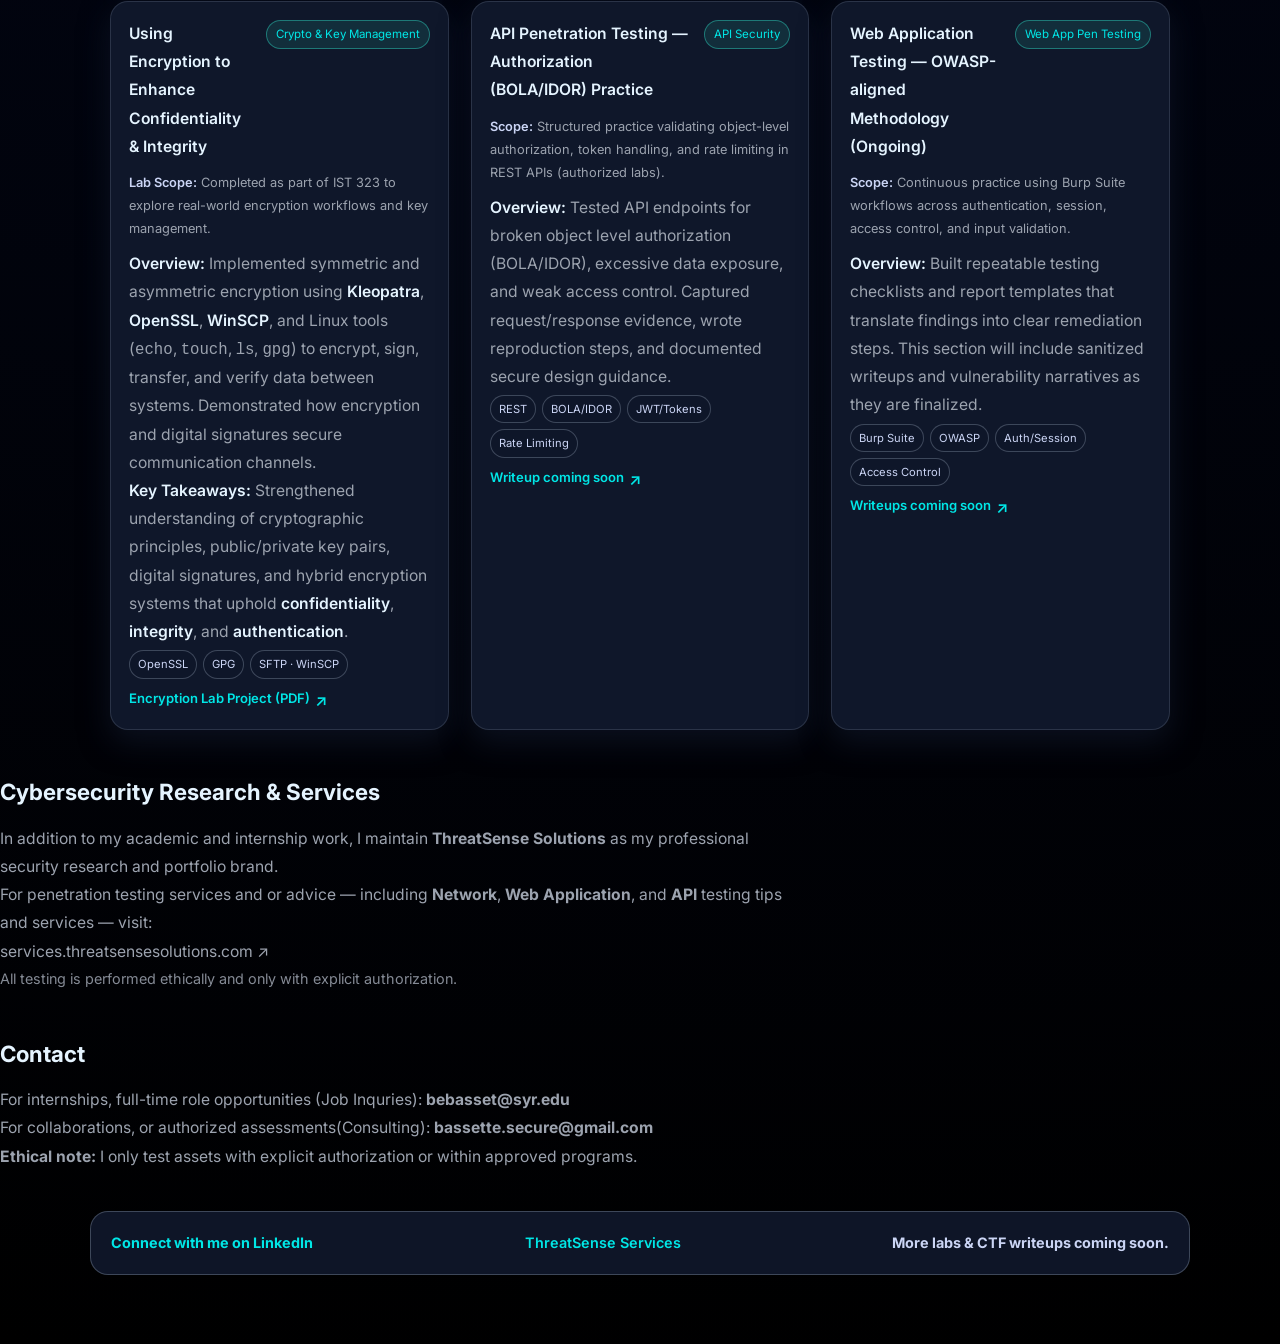
==== commit 25830470: "Update service descriptions and contact information" ====
--- a/index.html
+++ b/index.html
@@ -380,7 +380,7 @@
   
 <!-- AUTH SERVICES -->
 <section id="services-link">
-  <h2>Authorized Security Services</h2>
+  <h2>Cybersecurity Research & Services</h2>
 
   <p>
     In addition to my academic and internship work, I maintain
@@ -389,9 +389,9 @@
   </p>
 
   <p>
-    For authorized penetration testing services — including
+    For penetration testing services and or advice — including
     <strong>Network</strong>, <strong>Web Application</strong>, and
-    <strong>API</strong> testing — visit:
+    <strong>API</strong> testing tips and services — visit:
   </p>
 
   <p>
@@ -412,7 +412,7 @@
     <section id="contact">
       <h2>Contact</h2>
       <p>
-        For internships, full-time roles (Job Inquries): <strong><a href="mailto:bebasset@syr.edu">bebasset@syr.edu</a></strong>
+        For internships, full-time role opportunities (Job Inquries): <strong><a href="mailto:bebasset@syr.edu">bebasset@syr.edu</a></strong>
       </p>
       <p>
         For collaborations, or authorized assessments(Consulting): <strong><a href="mailto:bassette.secure@gmail.com">bassette.secure@gmail.com</a></strong>
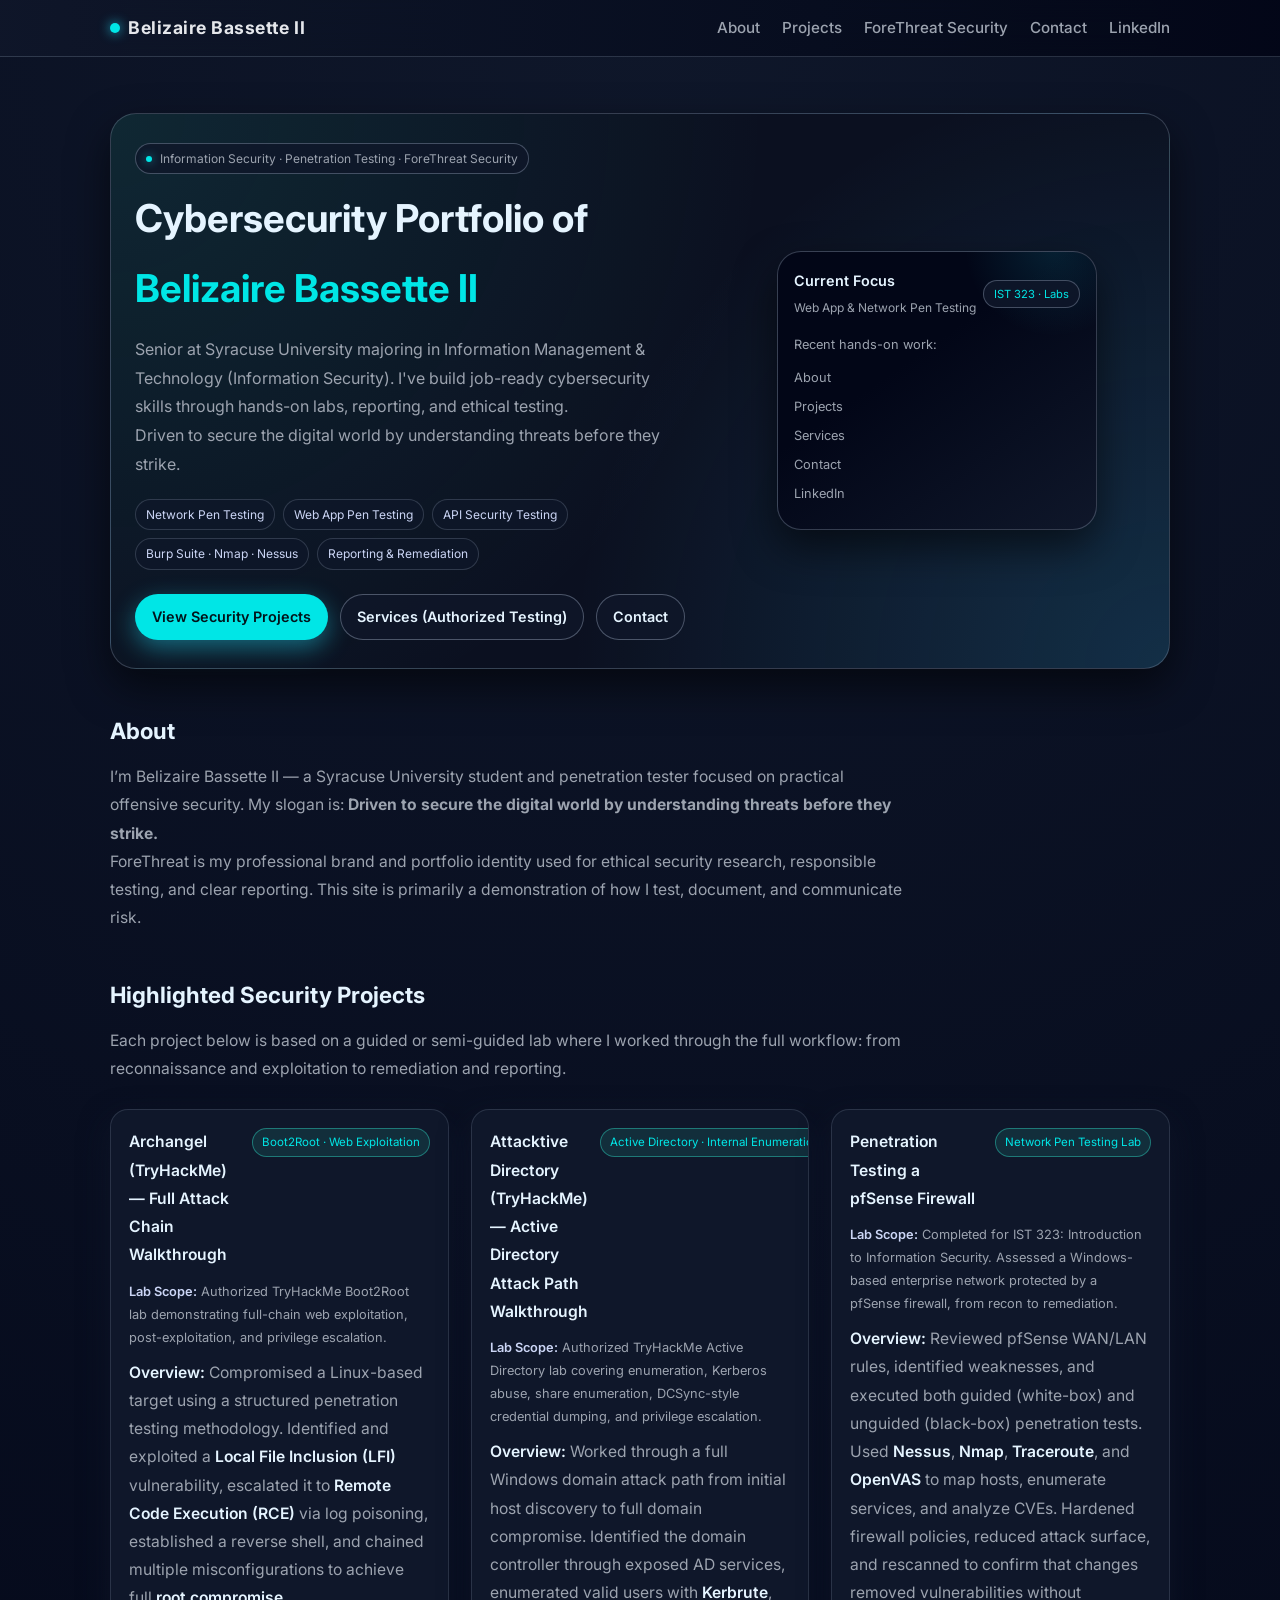
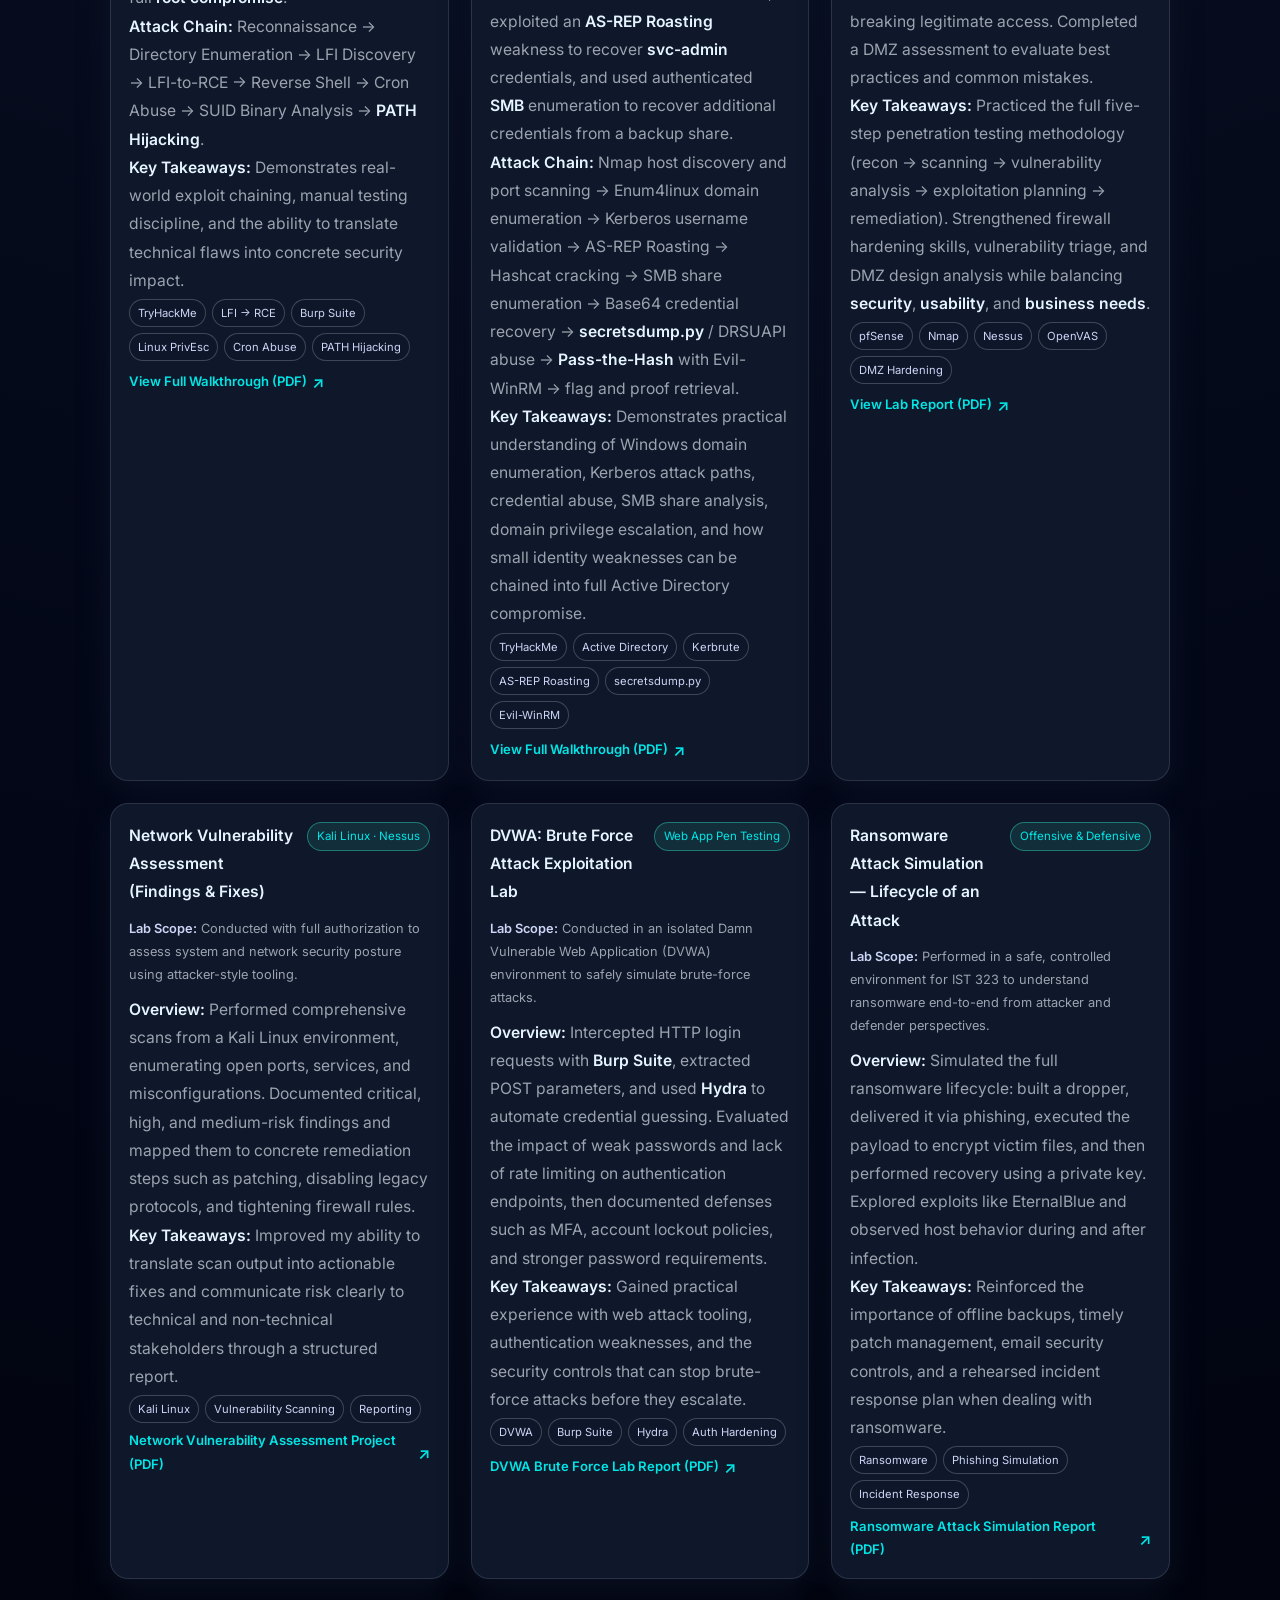
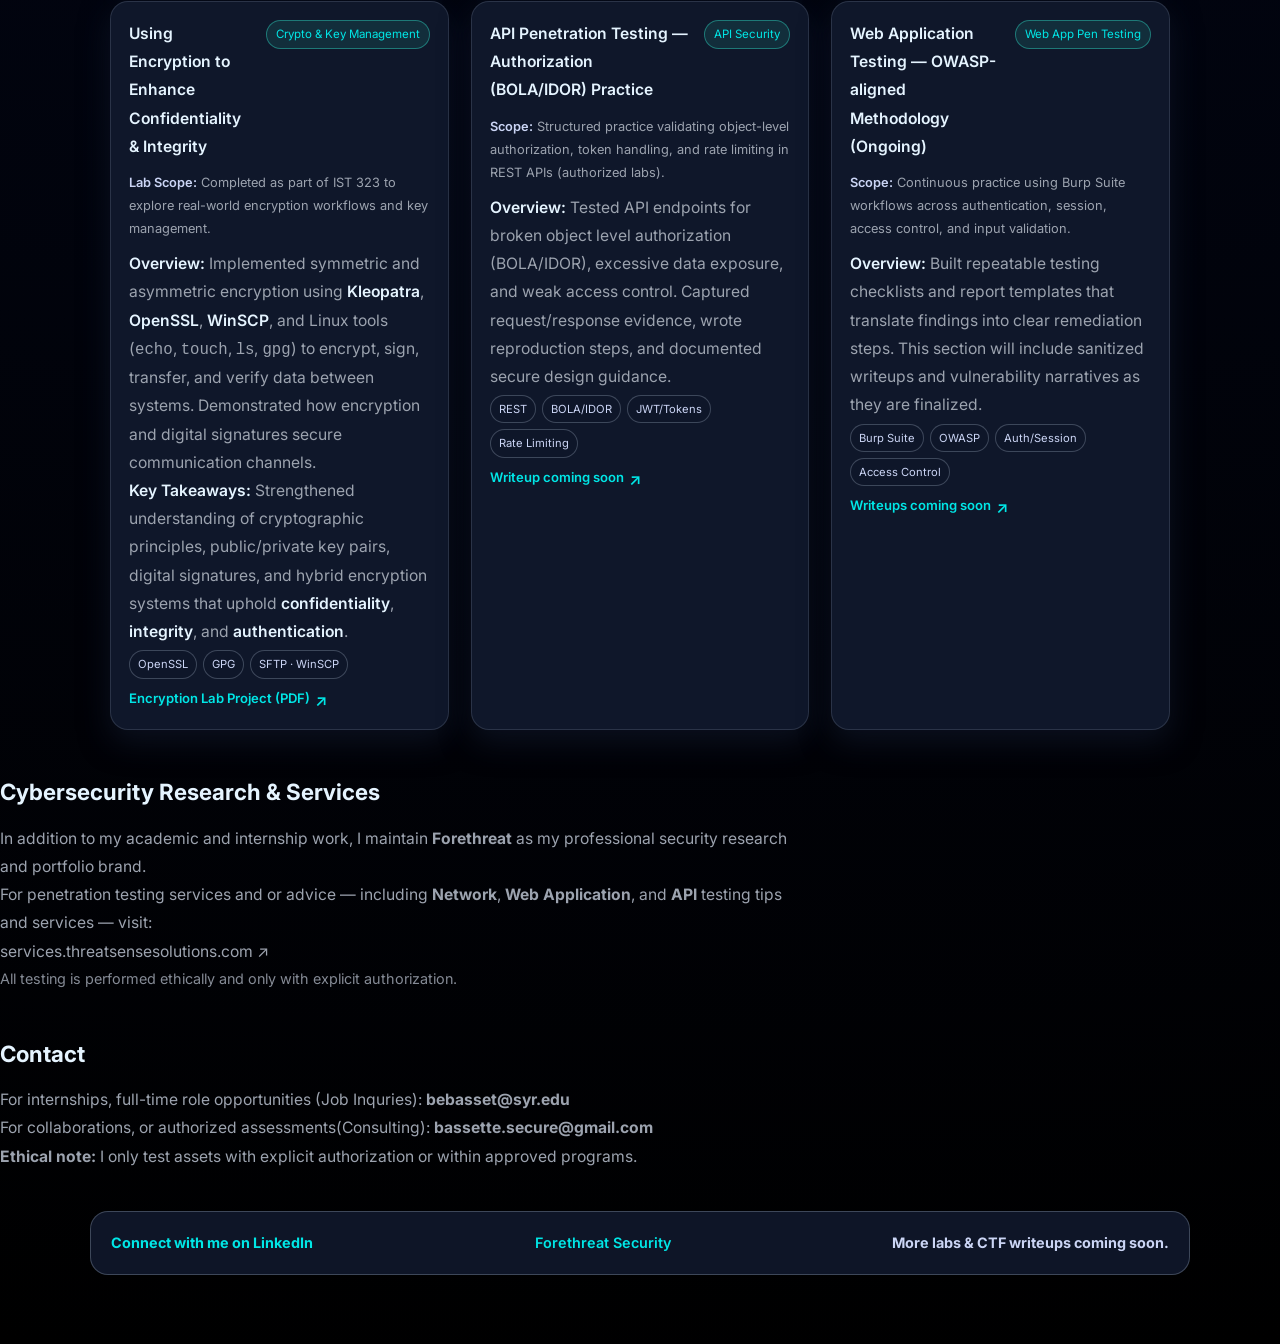
==== commit d7d88a31: "Update branding from ThreatSense to ForeThreat Security" ====
--- a/index.html
+++ b/index.html
@@ -3,7 +3,7 @@
 <head>
   <meta charset="UTF-8" />
   <meta name="viewport" content="width=device-width, initial-scale=1.0" />
-  <meta name="description" content="Portfolio of Belizaire Bassette II — cybersecurity projects and offensive security work products. ThreatSense Solutions is my professional brand and portfolio identity." />
+  <meta name="description" content="Portfolio of Belizaire Bassette II — cybersecurity projects and offensive security work products. ForeThreat Security is my professional brand and portfolio identity." />
   <title>Belizaire Bassette II - Cybersecurity Portfolio</title>
 
   <!-- Google Font -->
@@ -23,7 +23,7 @@
       <ul>
         <li><a href="index.html#about">About</a></li>
         <li><a href="index.html#projects">Projects</a></li>
-        <li><a href="" target="_blank" rel="noopener" title="Authorized penetration testing services"> ThreatSense Services </a></li>
+        <li><a href="" target="_blank" rel="noopener" title="Authorized penetration testing services"> ForeThreat Security </a></li>
         <li><a href="index.html#contact">Contact</a></li>
         <li><a href="https://www.linkedin.com/in/belizaireb" target="_blank" rel="noopener">LinkedIn</a></li>
       </ul>
@@ -37,7 +37,7 @@
       <div>
         <div class="hero-eyebrow">
           <span></span>
-          <p>Information Security · Penetration Testing · ThreatSense Solutions</p>
+          <p>Information Security · Penetration Testing · ForeThreat Security </p>
         </div>
         <h1>Cybersecurity Portfolio of <span>Belizaire Bassette II</span></h1>
         <p class="hero-subtitle">Senior at Syracuse University majoring in Information Management &amp; Technology (Information Security). I've build job-ready cybersecurity skills through hands-on labs, reporting, and ethical testing. <br/><span style="color: var(--text-muted);">Driven to secure the digital world by understanding threats before they strike.</span></p>
@@ -81,7 +81,7 @@
         My slogan is: <strong>Driven to secure the digital world by understanding threats before they strike.</strong>
       </p>
       <p>
-        ThreatSense Solutions is my professional brand and portfolio identity used for ethical security research, responsible testing, and clear reporting.
+        ForeThreat is my professional brand and portfolio identity used for ethical security research, responsible testing, and clear reporting.
         This site is primarily a demonstration of how I test, document, and communicate risk.
       </p>
     </section>
@@ -384,7 +384,7 @@
 
   <p>
     In addition to my academic and internship work, I maintain
-    <strong>ThreatSense Solutions</strong> as my professional security research
+    <strong>Forethreat</strong> as my professional security research
     and portfolio brand.
   </p>
 
@@ -428,7 +428,7 @@
   <!-- FOOTER -->
   <div class="footer_row">
     <a href="https://www.linkedin.com/in/belizaireb" target="_blank"><strong>Connect with me on LinkedIn</strong></a>
-    <a href="" target="_blank" rel="noopener">ThreatSense Services</a>
+    <a href="" target="_blank" rel="noopener">Forethreat Security</a>
     <span><strong>More labs &amp; CTF writeups coming soon. </strong></span>
   </div>
 </body>
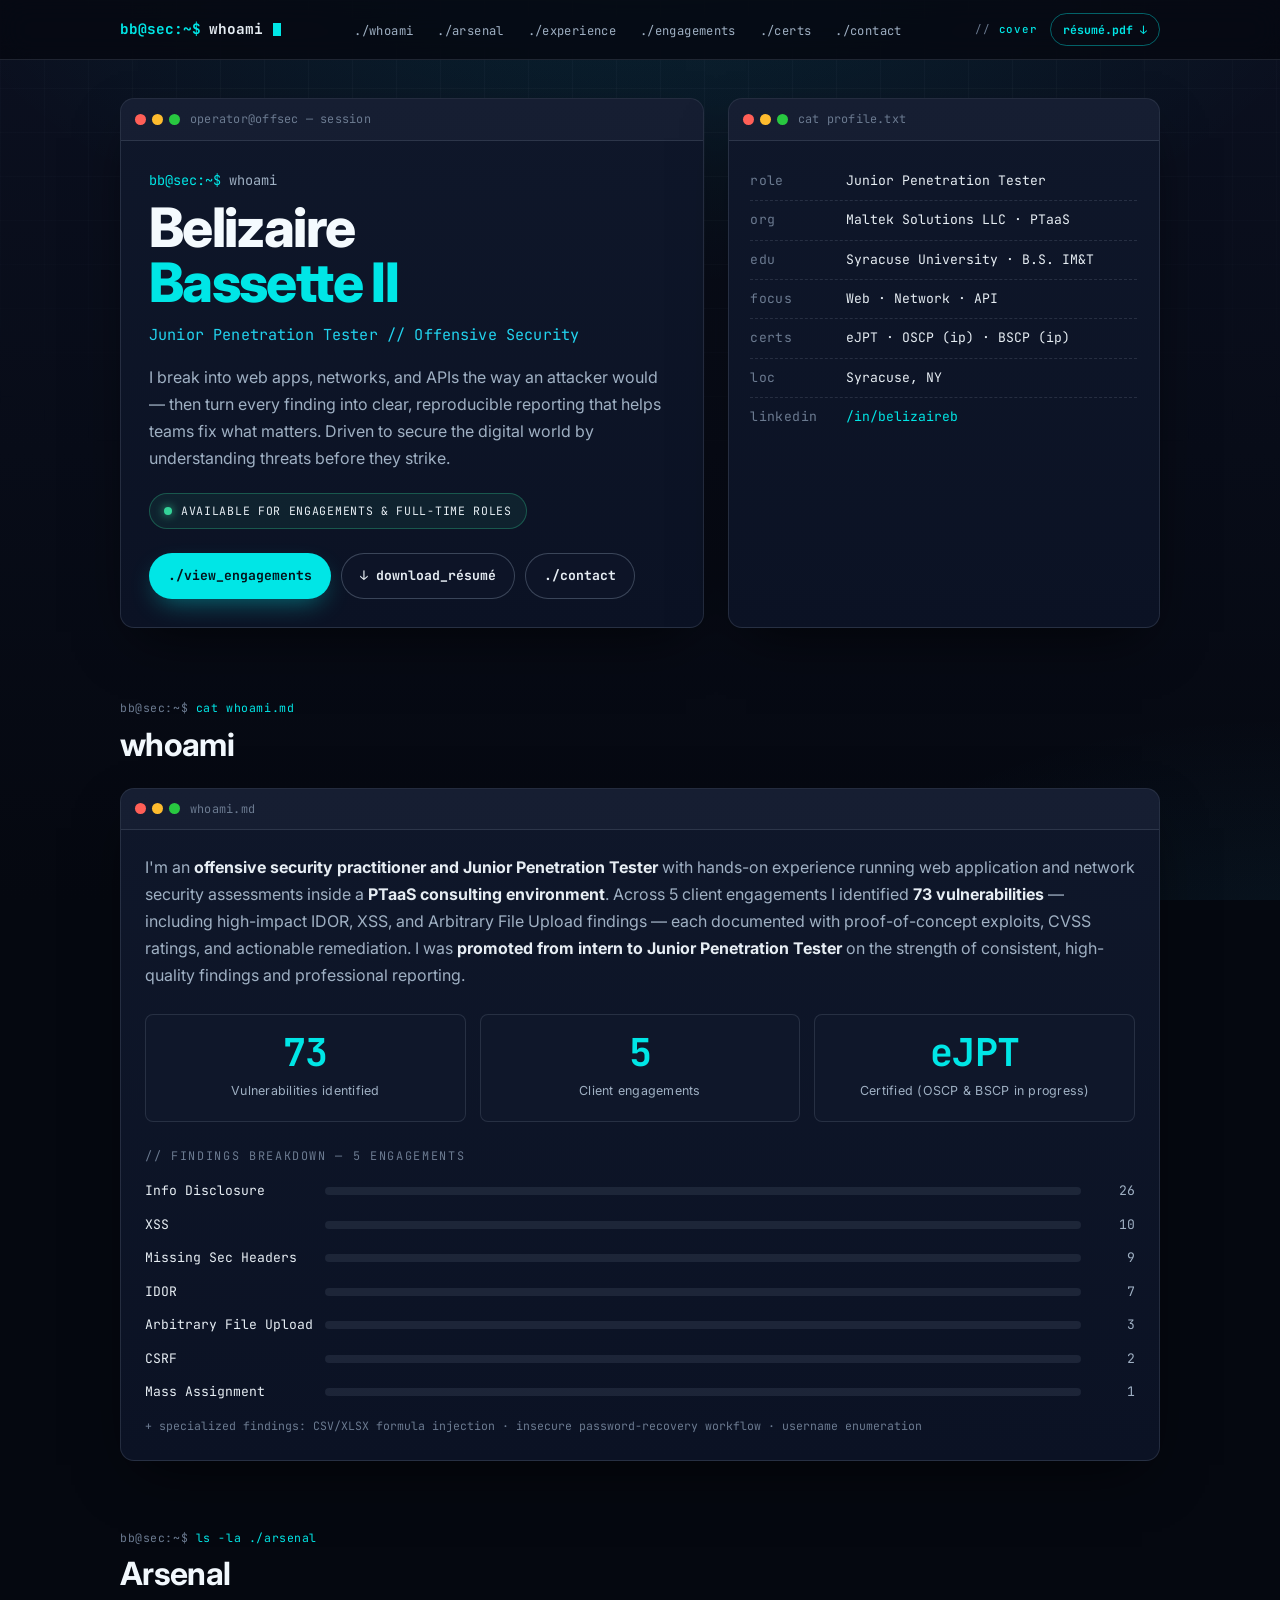
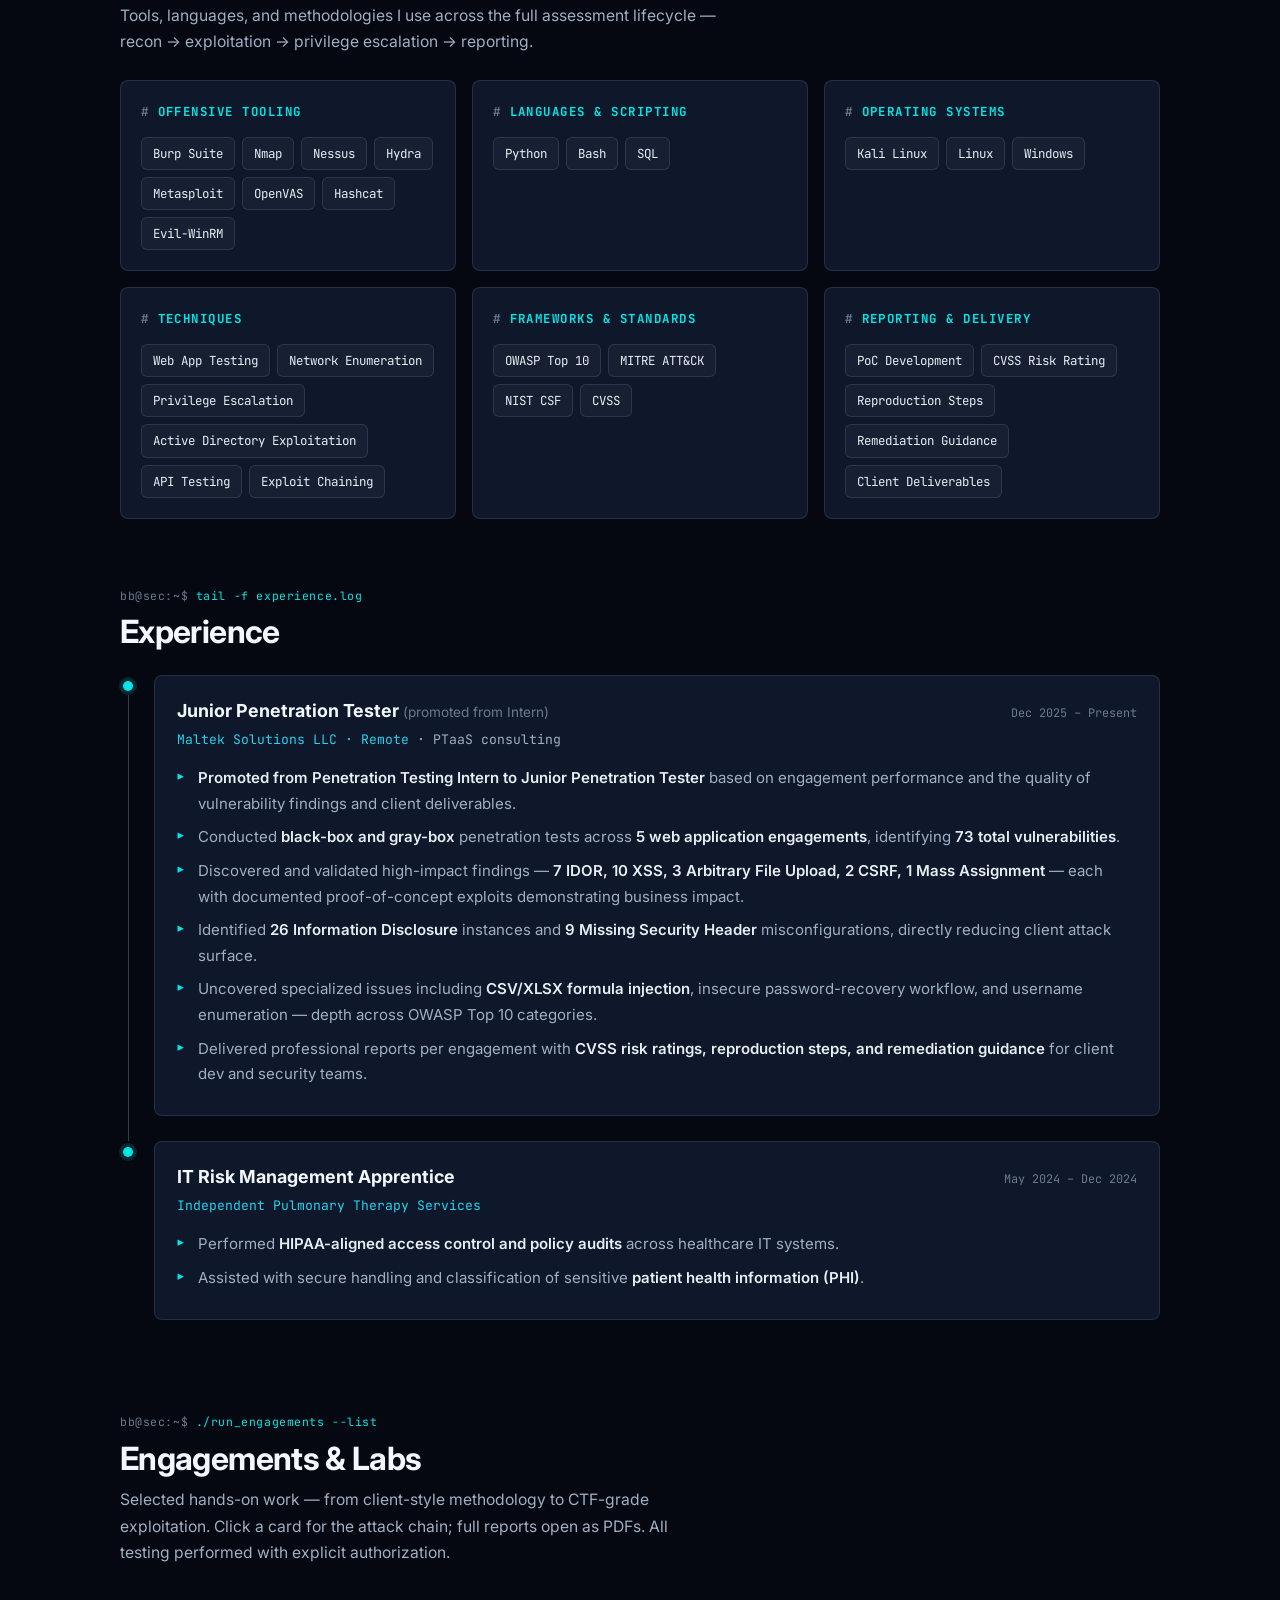
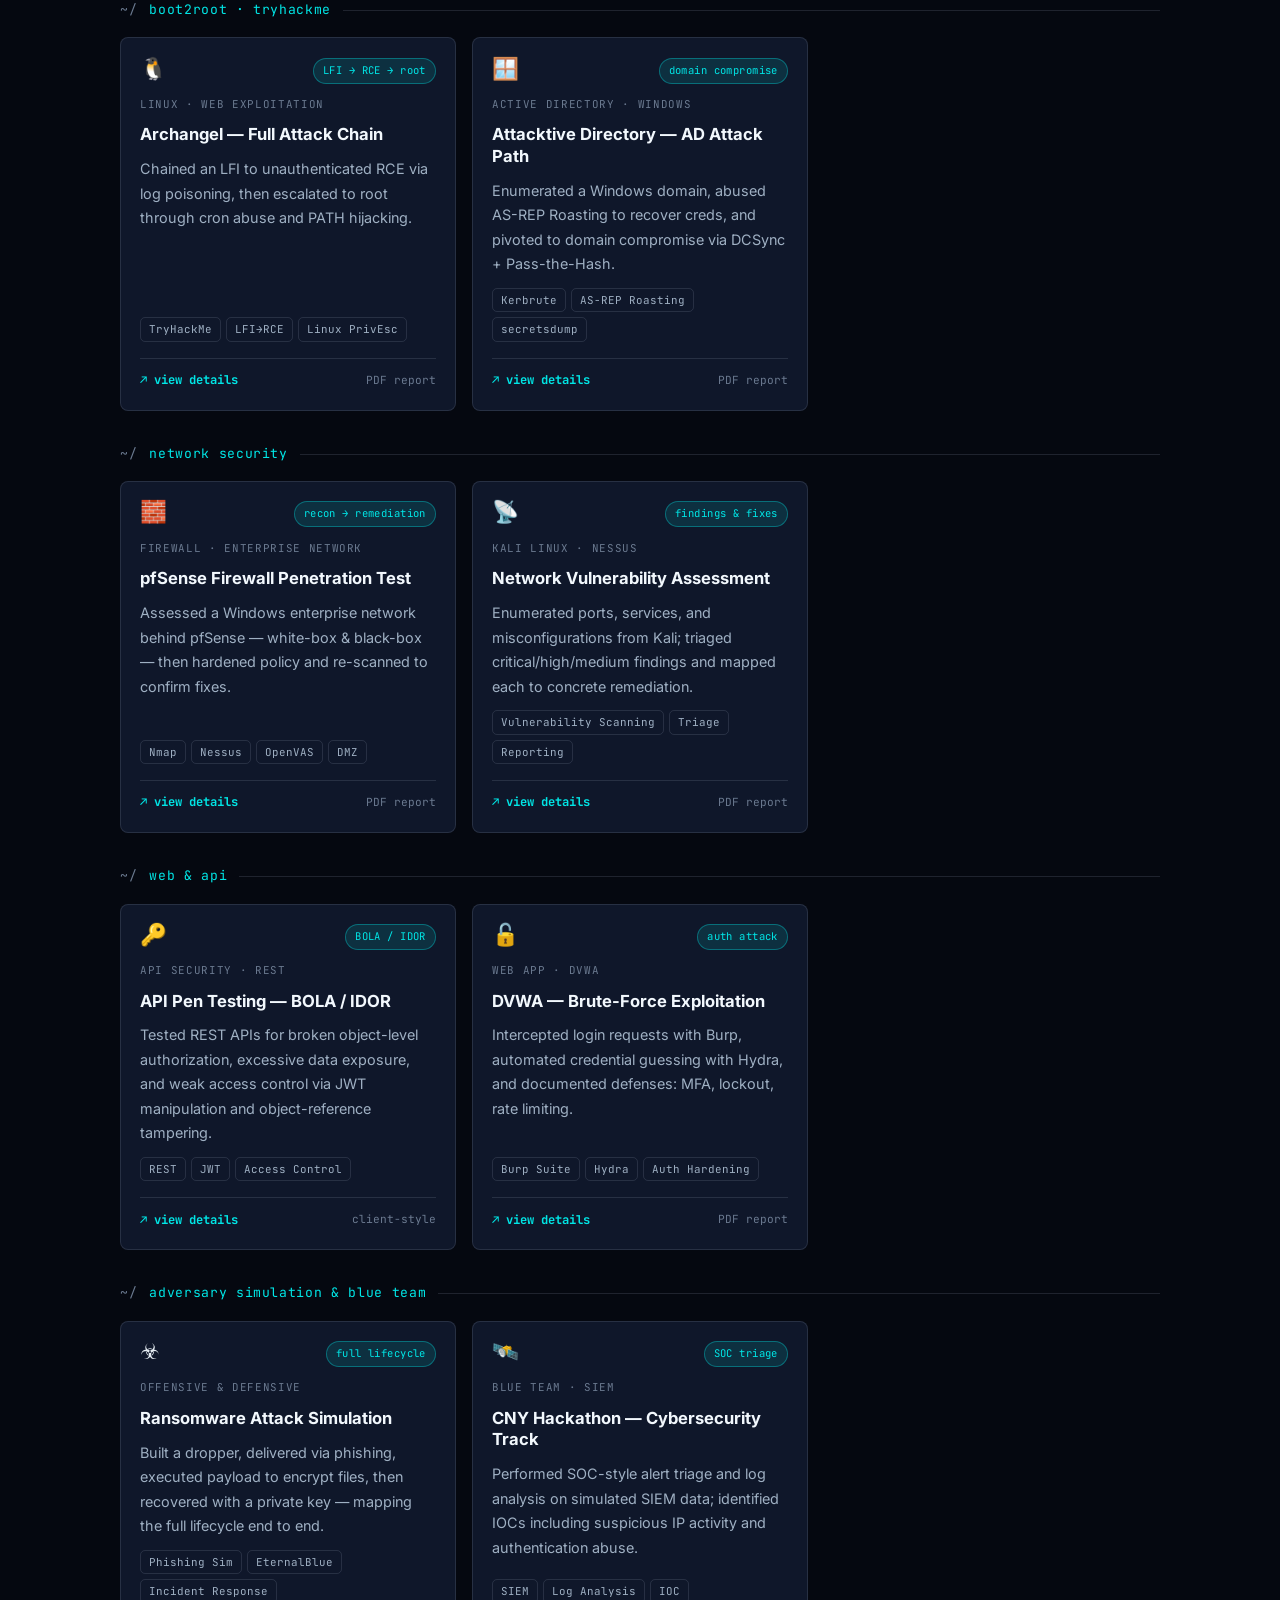
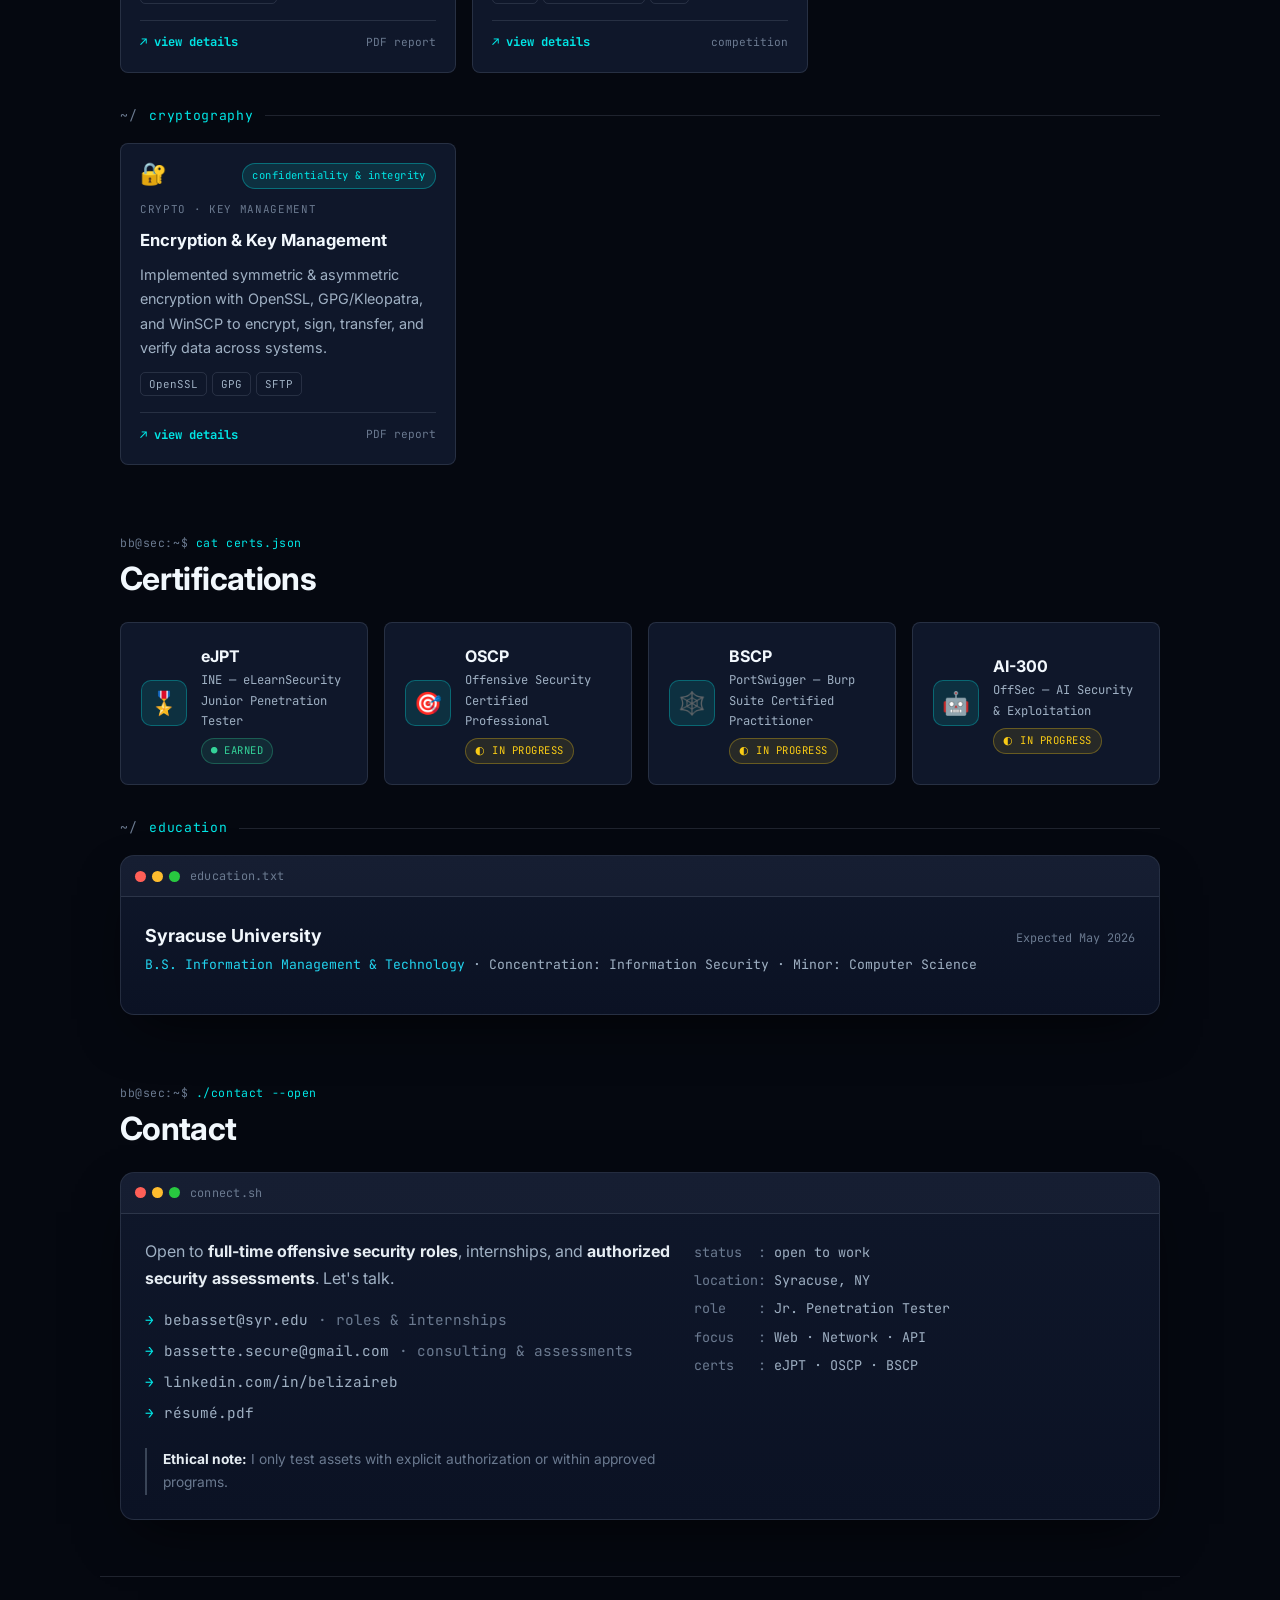
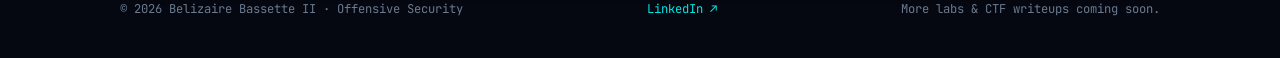
==== commit 1aa484fb: "Redesign portfolio: red-team ops/terminal theme; sync to resume - Rebuild index.html + style.css as " ====
--- a/index.html
+++ b/index.html
@@ -3,434 +3,758 @@
 <head>
   <meta charset="UTF-8" />
   <meta name="viewport" content="width=device-width, initial-scale=1.0" />
-  <meta name="description" content="Portfolio of Belizaire Bassette II — cybersecurity projects and offensive security work products. ForeThreat Security is my professional brand and portfolio identity." />
-  <title>Belizaire Bassette II - Cybersecurity Portfolio</title>
-
-  <!-- Google Font -->
-  <link href="https://fonts.googleapis.com/css2?family=Inter:wght@300;400;500;600;700&display=swap" rel="stylesheet" />
-
-    <link rel="stylesheet" href="style.css" />
+  <meta name="description" content="Belizaire Bassette II — Junior Penetration Tester & offensive security practitioner. Web application, network, and API security assessments, exploitation, and professional reporting." />
+  <meta name="author" content="Belizaire Bassette II" />
+  <meta name="theme-color" content="#050810" />
+
+  <meta property="og:title" content="Belizaire Bassette II — Offensive Security Portfolio" />
+  <meta property="og:description" content="Junior Penetration Tester. 73 vulnerabilities across 5 client engagements. eJPT certified; OSCP & BSCP in progress." />
+  <meta property="og:type" content="website" />
+  <meta property="og:url" content="https://bebasset.github.io/" />
+
+  <title>Belizaire Bassette II — Offensive Security Portfolio</title>
+
+  <link rel="preconnect" href="https://fonts.googleapis.com" />
+  <link rel="preconnect" href="https://fonts.gstatic.com" crossorigin />
+  <link href="https://fonts.googleapis.com/css2?family=Inter:wght@300;400;500;600;700;800&family=JetBrains+Mono:wght@400;500;700&display=swap" rel="stylesheet" />
+
+  <link rel="stylesheet" href="style.css" />
 </head>
 <body>
-  <!-- NAVBAR -->
-  <nav class="navbar">
+  <a class="skip-link" href="#main">Skip to content</a>
+
+  <!-- ============================ BOOT LOADER ============================ -->
+  <div id="loader" role="status" aria-label="Loading portfolio">
+    <div class="boot" aria-hidden="true">
+      <div class="boot-head">
+        <span class="dotset"><i class="dot-r"></i><i class="dot-y"></i><i class="dot-g"></i></span>
+        <span>root@bassette:~/portfolio</span>
+      </div>
+      <div class="boot-line" data-i="0"><span class="tag">[ boot ]</span> initializing secure session…</div>
+      <div class="boot-line" data-i="1"><span class="ok">[  ok  ]</span> loading operator profile: <span style="color:var(--accent)">belizaire_bassette</span></div>
+      <div class="boot-line" data-i="2"><span class="ok">[  ok  ]</span> mounting engagement archive [ 73 findings / 5 engagements ]</div>
+      <div class="boot-line" data-i="3"><span class="ok">[  ok  ]</span> establishing encrypted channel…</div>
+      <div class="boot-grant">&gt;&gt; ACCESS GRANTED<span class="cursor"></span></div>
+      <div class="boot-bar"><i id="bootBar"></i></div>
+    </div>
+  </div>
+
+  <!-- ============================ NAV ============================ -->
+  <nav class="nav" id="nav" aria-label="Primary">
     <div class="nav-inner">
-      <div class="nav-brand">
-        <div class="nav-dot"></div>
-        <span>Belizaire Bassette II</span>
-      </div>
-      
-      <ul>
-        <li><a href="index.html#about">About</a></li>
-        <li><a href="index.html#projects">Projects</a></li>
-        <li><a href="" target="_blank" rel="noopener" title="Authorized penetration testing services"> ForeThreat Security </a></li>
-        <li><a href="index.html#contact">Contact</a></li>
-        <li><a href="https://www.linkedin.com/in/belizaireb" target="_blank" rel="noopener">LinkedIn</a></li>
+      <a class="nav-brand" href="#top"><span class="prompt">bb@sec:~$</span> whoami<span class="cursor"></span></a>
+      <ul class="nav-links">
+        <li><a href="#whoami">./whoami</a></li>
+        <li><a href="#arsenal">./arsenal</a></li>
+        <li><a href="#experience">./experience</a></li>
+        <li><a href="#engagements">./engagements</a></li>
+        <li><a href="#certs">./certs</a></li>
+        <li><a href="#contact">./contact</a></li>
       </ul>
-
+      <div class="nav-right">
+        <span class="nav-status">// <b id="navSection">cover</b></span>
+        <a class="nav-resume" href="Belizaire_Bassette_PenTesterResume.pdf" target="_blank" rel="noopener">résumé.pdf ↓</a>
+      </div>
     </div>
   </nav>
 
-  <div class="page-wrapper">
-    <!-- HERO -->
-    <header class="hero">
-      <div>
-        <div class="hero-eyebrow">
-          <span></span>
-          <p>Information Security · Penetration Testing · ForeThreat Security </p>
-        </div>
-        <h1>Cybersecurity Portfolio of <span>Belizaire Bassette II</span></h1>
-        <p class="hero-subtitle">Senior at Syracuse University majoring in Information Management &amp; Technology (Information Security). I've build job-ready cybersecurity skills through hands-on labs, reporting, and ethical testing. <br/><span style="color: var(--text-muted);">Driven to secure the digital world by understanding threats before they strike.</span></p>
-        <div class="hero-tags"><span class="tag-chip">Network Pen Testing</span><span class="tag-chip">Web App Pen Testing</span><span class="tag-chip">API Security Testing</span><span class="tag-chip">Burp Suite · Nmap · Nessus</span><span class="tag-chip">Reporting & Remediation</span></div>
-        <div class="hero-actions"><a href="#projects" class="btn-primary">View Security Projects</a>
-          <a href="https://services.threatsensesolutions.com" class="btn-ghost" target="_blank" rel="noopener">Services (Authorized Testing)</a>
-          <a href="mailto:bassette.secure@gmail.com" class="btn-ghost">Contact</a></div>
-      </div>
-
-      <div class="hero-right">
-        <div class="hero-card">
-          <div class="hero-card-header">
+  <main id="main">
+    <!-- ============================ HERO / COVER ============================ -->
+    <header class="hero section" id="top">
+      <div class="hero-grid">
+        <div class="term hero-main">
+          <div class="term-bar">
+            <span class="term-dots"><i class="dot-r"></i><i class="dot-y"></i><i class="dot-g"></i></span>
+            <span class="term-file">operator@offsec — session</span>
+          </div>
+          <div class="term-body">
+            <p class="hero-prompt"><span class="prompt">bb@sec:~$</span> whoami</p>
+            <h1 class="hero-name">Belizaire<br><span class="accent">Bassette II</span></h1>
+            <p class="hero-role">Junior Penetration Tester // Offensive Security</p>
+            <p class="hero-desc">
+              I break into web apps, networks, and APIs the way an attacker would — then turn every finding
+              into clear, reproducible reporting that helps teams fix what matters. Driven to secure the digital
+              world by understanding threats before they strike.
+            </p>
+            <span class="status-pill"><span class="live"></span> Available for engagements &amp; full-time roles</span>
+            <div class="hero-actions">
+              <a class="btn btn-primary" href="#engagements">./view_engagements</a>
+              <a class="btn btn-ghost" href="Belizaire_Bassette_PenTesterResume.pdf" target="_blank" rel="noopener">↓ download_résumé</a>
+              <a class="btn btn-ghost" href="#contact">./contact</a>
+            </div>
+          </div>
+        </div>
+
+        <aside class="term hero-side" aria-label="Operator profile">
+          <div class="term-bar">
+            <span class="term-dots"><i class="dot-r"></i><i class="dot-y"></i><i class="dot-g"></i></span>
+            <span class="term-file">cat profile.txt</span>
+          </div>
+          <div class="term-body">
+            <div class="id-row"><span class="k">role</span><span class="v">Junior Penetration Tester</span></div>
+            <div class="id-row"><span class="k">org</span><span class="v">Maltek Solutions LLC · PTaaS</span></div>
+            <div class="id-row"><span class="k">edu</span><span class="v">Syracuse University · B.S. IM&amp;T</span></div>
+            <div class="id-row"><span class="k">focus</span><span class="v">Web · Network · API</span></div>
+            <div class="id-row"><span class="k">certs</span><span class="v">eJPT · OSCP&nbsp;(ip) · BSCP&nbsp;(ip)</span></div>
+            <div class="id-row"><span class="k">loc</span><span class="v">Syracuse, NY</span></div>
+            <div class="id-row"><span class="k">linkedin</span><span class="v"><a href="https://www.linkedin.com/in/belizaireb" target="_blank" rel="noopener">/in/belizaireb</a></span></div>
+          </div>
+        </aside>
+      </div>
+    </header>
+
+    <!-- ============================ WHOAMI / ABOUT ============================ -->
+    <section class="section" id="whoami">
+      <div class="sec-head">
+        <span class="eyebrow"><span class="path">bb@sec:~$</span> cat whoami.md</span>
+        <h2 class="sec-title">whoami</h2>
+      </div>
+      <div class="term">
+        <div class="term-bar">
+          <span class="term-dots"><i class="dot-r"></i><i class="dot-y"></i><i class="dot-g"></i></span>
+          <span class="term-file">whoami.md</span>
+        </div>
+        <div class="term-body">
+          <p style="color:var(--muted)">
+            I'm an <strong style="color:var(--text)">offensive security practitioner and Junior Penetration Tester</strong>
+            with hands-on experience running web application and network security assessments inside a
+            <strong style="color:var(--text)">PTaaS consulting environment</strong>. Across 5 client engagements I identified
+            <strong style="color:var(--text)">73 vulnerabilities</strong> — including high-impact IDOR, XSS, and Arbitrary File
+            Upload findings — each documented with proof-of-concept exploits, CVSS ratings, and actionable remediation.
+            I was <strong style="color:var(--text)">promoted from intern to Junior Penetration Tester</strong> on the strength
+            of consistent, high-quality findings and professional reporting.
+          </p>
+
+          <div class="stats">
+            <div class="stat"><div class="n" data-target="73" data-suffix="">0</div><div class="l">Vulnerabilities identified</div></div>
+            <div class="stat"><div class="n" data-target="5" data-suffix="">0</div><div class="l">Client engagements</div></div>
+            <div class="stat"><div class="n" data-target="1" data-suffix="" data-text="eJPT">0</div><div class="l">Certified (OSCP &amp; BSCP in progress)</div></div>
+          </div>
+
+          <div class="findings">
+            <div class="findings-title">// findings breakdown — 5 engagements</div>
+            <div class="finding-row"><span class="fname">Info Disclosure</span><span class="finding-track"><i class="finding-fill sev-info" data-w="100"></i></span><span class="fcount">26</span></div>
+            <div class="finding-row"><span class="fname">XSS</span><span class="finding-track"><i class="finding-fill sev-high" data-w="38"></i></span><span class="fcount">10</span></div>
+            <div class="finding-row"><span class="fname">Missing Sec Headers</span><span class="finding-track"><i class="finding-fill sev-med" data-w="35"></i></span><span class="fcount">9</span></div>
+            <div class="finding-row"><span class="fname">IDOR</span><span class="finding-track"><i class="finding-fill sev-crit" data-w="27"></i></span><span class="fcount">7</span></div>
+            <div class="finding-row"><span class="fname">Arbitrary File Upload</span><span class="finding-track"><i class="finding-fill sev-crit" data-w="12"></i></span><span class="fcount">3</span></div>
+            <div class="finding-row"><span class="fname">CSRF</span><span class="finding-track"><i class="finding-fill sev-high" data-w="8"></i></span><span class="fcount">2</span></div>
+            <div class="finding-row"><span class="fname">Mass Assignment</span><span class="finding-track"><i class="finding-fill sev-high" data-w="4"></i></span><span class="fcount">1</span></div>
+            <p style="font-family:var(--mono);font-size:0.72rem;color:var(--faint);margin-top:0.8rem;">
+              + specialized findings: CSV/XLSX formula injection · insecure password-recovery workflow · username enumeration
+            </p>
+          </div>
+        </div>
+      </div>
+    </section>
+
+    <!-- ============================ ARSENAL / SKILLS ============================ -->
+    <section class="section" id="arsenal">
+      <div class="sec-head">
+        <span class="eyebrow"><span class="path">bb@sec:~$</span> ls -la ./arsenal</span>
+        <h2 class="sec-title">Arsenal</h2>
+        <p class="sec-sub">Tools, languages, and methodologies I use across the full assessment lifecycle — recon → exploitation → privilege escalation → reporting.</p>
+      </div>
+      <div class="arsenal-grid">
+        <div class="arsenal-card">
+          <h3><span class="hash">#</span> Offensive Tooling</h3>
+          <div class="chips">
+            <span class="chip">Burp Suite</span><span class="chip">Nmap</span><span class="chip">Nessus</span>
+            <span class="chip">Hydra</span><span class="chip">Metasploit</span><span class="chip">OpenVAS</span>
+            <span class="chip">Hashcat</span><span class="chip">Evil-WinRM</span>
+          </div>
+        </div>
+        <div class="arsenal-card">
+          <h3><span class="hash">#</span> Languages &amp; Scripting</h3>
+          <div class="chips">
+            <span class="chip">Python</span><span class="chip">Bash</span><span class="chip">SQL</span>
+          </div>
+        </div>
+        <div class="arsenal-card">
+          <h3><span class="hash">#</span> Operating Systems</h3>
+          <div class="chips">
+            <span class="chip">Kali Linux</span><span class="chip">Linux</span><span class="chip">Windows</span>
+          </div>
+        </div>
+        <div class="arsenal-card">
+          <h3><span class="hash">#</span> Techniques</h3>
+          <div class="chips">
+            <span class="chip">Web App Testing</span><span class="chip">Network Enumeration</span>
+            <span class="chip">Privilege Escalation</span><span class="chip">Active Directory Exploitation</span>
+            <span class="chip">API Testing</span><span class="chip">Exploit Chaining</span>
+          </div>
+        </div>
+        <div class="arsenal-card">
+          <h3><span class="hash">#</span> Frameworks &amp; Standards</h3>
+          <div class="chips">
+            <span class="chip">OWASP Top 10</span><span class="chip">MITRE ATT&amp;CK</span>
+            <span class="chip">NIST CSF</span><span class="chip">CVSS</span>
+          </div>
+        </div>
+        <div class="arsenal-card">
+          <h3><span class="hash">#</span> Reporting &amp; Delivery</h3>
+          <div class="chips">
+            <span class="chip">PoC Development</span><span class="chip">CVSS Risk Rating</span>
+            <span class="chip">Reproduction Steps</span><span class="chip">Remediation Guidance</span>
+            <span class="chip">Client Deliverables</span>
+          </div>
+        </div>
+      </div>
+    </section>
+
+    <!-- ============================ EXPERIENCE ============================ -->
+    <section class="section" id="experience">
+      <div class="sec-head">
+        <span class="eyebrow"><span class="path">bb@sec:~$</span> tail -f experience.log</span>
+        <h2 class="sec-title">Experience</h2>
+      </div>
+      <div class="timeline">
+        <div class="exp">
+          <div class="exp-marker"></div>
+          <div class="exp-body">
+            <div class="exp-top">
+              <span class="exp-role">Junior Penetration Tester <span style="font-weight:400;color:var(--faint);font-size:0.85rem;">(promoted from Intern)</span></span>
+              <span class="exp-date">Dec 2025 – Present</span>
+            </div>
+            <div class="exp-org">Maltek Solutions LLC · Remote <span class="sub">· PTaaS consulting</span></div>
+            <ul class="exp-list">
+              <li><strong>Promoted from Penetration Testing Intern to Junior Penetration Tester</strong> based on engagement performance and the quality of vulnerability findings and client deliverables.</li>
+              <li>Conducted <strong>black-box and gray-box</strong> penetration tests across <strong>5 web application engagements</strong>, identifying <strong>73 total vulnerabilities</strong>.</li>
+              <li>Discovered and validated high-impact findings — <strong>7 IDOR, 10 XSS, 3 Arbitrary File Upload, 2 CSRF, 1 Mass Assignment</strong> — each with documented proof-of-concept exploits demonstrating business impact.</li>
+              <li>Identified <strong>26 Information Disclosure</strong> instances and <strong>9 Missing Security Header</strong> misconfigurations, directly reducing client attack surface.</li>
+              <li>Uncovered specialized issues including <strong>CSV/XLSX formula injection</strong>, insecure password-recovery workflow, and username enumeration — depth across OWASP Top 10 categories.</li>
+              <li>Delivered professional reports per engagement with <strong>CVSS risk ratings, reproduction steps, and remediation guidance</strong> for client dev and security teams.</li>
+            </ul>
+          </div>
+        </div>
+        <div class="exp">
+          <div class="exp-marker"></div>
+          <div class="exp-body">
+            <div class="exp-top">
+              <span class="exp-role">IT Risk Management Apprentice</span>
+              <span class="exp-date">May 2024 – Dec 2024</span>
+            </div>
+            <div class="exp-org">Independent Pulmonary Therapy Services</div>
+            <ul class="exp-list">
+              <li>Performed <strong>HIPAA-aligned access control and policy audits</strong> across healthcare IT systems.</li>
+              <li>Assisted with secure handling and classification of sensitive <strong>patient health information (PHI)</strong>.</li>
+            </ul>
+          </div>
+        </div>
+      </div>
+    </section>
+
+    <!-- ============================ ENGAGEMENTS & LABS / PROJECTS ============================ -->
+    <section class="section" id="engagements">
+      <div class="sec-head">
+        <span class="eyebrow"><span class="path">bb@sec:~$</span> ./run_engagements --list</span>
+        <h2 class="sec-title">Engagements &amp; Labs</h2>
+        <p class="sec-sub">Selected hands-on work — from client-style methodology to CTF-grade exploitation. Click a card for the attack chain; full reports open as PDFs. All testing performed with explicit authorization.</p>
+      </div>
+
+      <div class="cat-head"><span class="path">~/</span>boot2root · tryhackme</div>
+      <div class="proj-grid">
+        <article class="proj-card clickable" data-project="archangel" tabindex="0" role="button" aria-label="Open details: Archangel TryHackMe">
+          <div class="proj-top"><span class="proj-icon">🐧</span><span class="proj-badge">LFI → RCE → root</span></div>
+          <div class="proj-cat">Linux · Web Exploitation</div>
+          <h3>Archangel — Full Attack Chain</h3>
+          <p class="proj-desc">Chained an LFI to unauthenticated RCE via log poisoning, then escalated to root through cron abuse and PATH hijacking.</p>
+          <div class="proj-tags"><span class="tag">TryHackMe</span><span class="tag">LFI→RCE</span><span class="tag">Linux PrivEsc</span></div>
+          <div class="proj-foot"><span class="proj-link">↗ view details</span><span class="proj-hint">PDF report</span></div>
+        </article>
+        <article class="proj-card clickable" data-project="attacktive" tabindex="0" role="button" aria-label="Open details: Attacktive Directory">
+          <div class="proj-top"><span class="proj-icon">🪟</span><span class="proj-badge">domain compromise</span></div>
+          <div class="proj-cat">Active Directory · Windows</div>
+          <h3>Attacktive Directory — AD Attack Path</h3>
+          <p class="proj-desc">Enumerated a Windows domain, abused AS-REP Roasting to recover creds, and pivoted to domain compromise via DCSync + Pass-the-Hash.</p>
+          <div class="proj-tags"><span class="tag">Kerbrute</span><span class="tag">AS-REP Roasting</span><span class="tag">secretsdump</span></div>
+          <div class="proj-foot"><span class="proj-link">↗ view details</span><span class="proj-hint">PDF report</span></div>
+        </article>
+      </div>
+
+      <div class="cat-head"><span class="path">~/</span>network security</div>
+      <div class="proj-grid">
+        <article class="proj-card clickable" data-project="pfsense" tabindex="0" role="button" aria-label="Open details: pfSense firewall pentest">
+          <div class="proj-top"><span class="proj-icon">🧱</span><span class="proj-badge">recon → remediation</span></div>
+          <div class="proj-cat">Firewall · Enterprise Network</div>
+          <h3>pfSense Firewall Penetration Test</h3>
+          <p class="proj-desc">Assessed a Windows enterprise network behind pfSense — white-box &amp; black-box — then hardened policy and re-scanned to confirm fixes.</p>
+          <div class="proj-tags"><span class="tag">Nmap</span><span class="tag">Nessus</span><span class="tag">OpenVAS</span><span class="tag">DMZ</span></div>
+          <div class="proj-foot"><span class="proj-link">↗ view details</span><span class="proj-hint">PDF report</span></div>
+        </article>
+        <article class="proj-card clickable" data-project="netvuln" tabindex="0" role="button" aria-label="Open details: Network vulnerability assessment">
+          <div class="proj-top"><span class="proj-icon">📡</span><span class="proj-badge">findings &amp; fixes</span></div>
+          <div class="proj-cat">Kali Linux · Nessus</div>
+          <h3>Network Vulnerability Assessment</h3>
+          <p class="proj-desc">Enumerated ports, services, and misconfigurations from Kali; triaged critical/high/medium findings and mapped each to concrete remediation.</p>
+          <div class="proj-tags"><span class="tag">Vulnerability Scanning</span><span class="tag">Triage</span><span class="tag">Reporting</span></div>
+          <div class="proj-foot"><span class="proj-link">↗ view details</span><span class="proj-hint">PDF report</span></div>
+        </article>
+      </div>
+
+      <div class="cat-head"><span class="path">~/</span>web &amp; api</div>
+      <div class="proj-grid">
+        <article class="proj-card clickable" data-project="api" tabindex="0" role="button" aria-label="Open details: API penetration testing BOLA IDOR">
+          <div class="proj-top"><span class="proj-icon">🔑</span><span class="proj-badge">BOLA / IDOR</span></div>
+          <div class="proj-cat">API Security · REST</div>
+          <h3>API Pen Testing — BOLA / IDOR</h3>
+          <p class="proj-desc">Tested REST APIs for broken object-level authorization, excessive data exposure, and weak access control via JWT manipulation and object-reference tampering.</p>
+          <div class="proj-tags"><span class="tag">REST</span><span class="tag">JWT</span><span class="tag">Access Control</span></div>
+          <div class="proj-foot"><span class="proj-link">↗ view details</span><span class="proj-hint">client-style</span></div>
+        </article>
+        <article class="proj-card clickable" data-project="dvwa" tabindex="0" role="button" aria-label="Open details: DVWA brute force lab">
+          <div class="proj-top"><span class="proj-icon">🔓</span><span class="proj-badge">auth attack</span></div>
+          <div class="proj-cat">Web App · DVWA</div>
+          <h3>DVWA — Brute-Force Exploitation</h3>
+          <p class="proj-desc">Intercepted login requests with Burp, automated credential guessing with Hydra, and documented defenses: MFA, lockout, rate limiting.</p>
+          <div class="proj-tags"><span class="tag">Burp Suite</span><span class="tag">Hydra</span><span class="tag">Auth Hardening</span></div>
+          <div class="proj-foot"><span class="proj-link">↗ view details</span><span class="proj-hint">PDF report</span></div>
+        </article>
+      </div>
+
+      <div class="cat-head"><span class="path">~/</span>adversary simulation &amp; blue team</div>
+      <div class="proj-grid">
+        <article class="proj-card clickable" data-project="ransomware" tabindex="0" role="button" aria-label="Open details: Ransomware attack simulation">
+          <div class="proj-top"><span class="proj-icon">☣️</span><span class="proj-badge">full lifecycle</span></div>
+          <div class="proj-cat">Offensive &amp; Defensive</div>
+          <h3>Ransomware Attack Simulation</h3>
+          <p class="proj-desc">Built a dropper, delivered via phishing, executed payload to encrypt files, then recovered with a private key — mapping the full lifecycle end to end.</p>
+          <div class="proj-tags"><span class="tag">Phishing Sim</span><span class="tag">EternalBlue</span><span class="tag">Incident Response</span></div>
+          <div class="proj-foot"><span class="proj-link">↗ view details</span><span class="proj-hint">PDF report</span></div>
+        </article>
+        <article class="proj-card clickable" data-project="hackathon" tabindex="0" role="button" aria-label="Open details: CNY Hackathon cybersecurity track">
+          <div class="proj-top"><span class="proj-icon">🛰️</span><span class="proj-badge">SOC triage</span></div>
+          <div class="proj-cat">Blue Team · SIEM</div>
+          <h3>CNY Hackathon — Cybersecurity Track</h3>
+          <p class="proj-desc">Performed SOC-style alert triage and log analysis on simulated SIEM data; identified IOCs including suspicious IP activity and authentication abuse.</p>
+          <div class="proj-tags"><span class="tag">SIEM</span><span class="tag">Log Analysis</span><span class="tag">IOC</span></div>
+          <div class="proj-foot"><span class="proj-link">↗ view details</span><span class="proj-hint">competition</span></div>
+        </article>
+      </div>
+
+      <div class="cat-head"><span class="path">~/</span>cryptography</div>
+      <div class="proj-grid">
+        <article class="proj-card clickable" data-project="crypto" tabindex="0" role="button" aria-label="Open details: Encryption lab">
+          <div class="proj-top"><span class="proj-icon">🔐</span><span class="proj-badge">confidentiality &amp; integrity</span></div>
+          <div class="proj-cat">Crypto · Key Management</div>
+          <h3>Encryption &amp; Key Management</h3>
+          <p class="proj-desc">Implemented symmetric &amp; asymmetric encryption with OpenSSL, GPG/Kleopatra, and WinSCP to encrypt, sign, transfer, and verify data across systems.</p>
+          <div class="proj-tags"><span class="tag">OpenSSL</span><span class="tag">GPG</span><span class="tag">SFTP</span></div>
+          <div class="proj-foot"><span class="proj-link">↗ view details</span><span class="proj-hint">PDF report</span></div>
+        </article>
+      </div>
+    </section>
+
+    <!-- ============================ CERTIFICATIONS ============================ -->
+    <section class="section" id="certs">
+      <div class="sec-head">
+        <span class="eyebrow"><span class="path">bb@sec:~$</span> cat certs.json</span>
+        <h2 class="sec-title">Certifications</h2>
+      </div>
+      <div class="cert-grid">
+        <div class="cert">
+          <div class="cert-badge">🎖️</div>
+          <div>
+            <div class="cert-name">eJPT</div>
+            <div class="cert-org">INE — eLearnSecurity Junior Penetration Tester</div>
+            <span class="cert-status earned">● earned</span>
+          </div>
+        </div>
+        <div class="cert">
+          <div class="cert-badge">🎯</div>
+          <div>
+            <div class="cert-name">OSCP</div>
+            <div class="cert-org">Offensive Security Certified Professional</div>
+            <span class="cert-status progress">◐ in progress</span>
+          </div>
+        </div>
+        <div class="cert">
+          <div class="cert-badge">🕸️</div>
+          <div>
+            <div class="cert-name">BSCP</div>
+            <div class="cert-org">PortSwigger — Burp Suite Certified Practitioner</div>
+            <span class="cert-status progress">◐ in progress</span>
+          </div>
+        </div>
+        <div class="cert">
+          <div class="cert-badge">🤖</div>
+          <div>
+            <div class="cert-name">AI-300</div>
+            <div class="cert-org">OffSec — AI Security &amp; Exploitation</div>
+            <span class="cert-status progress">◐ in progress</span>
+          </div>
+        </div>
+      </div>
+
+      <div class="cat-head"><span class="path">~/</span>education</div>
+      <div class="term">
+        <div class="term-bar">
+          <span class="term-dots"><i class="dot-r"></i><i class="dot-y"></i><i class="dot-g"></i></span>
+          <span class="term-file">education.txt</span>
+        </div>
+        <div class="term-body">
+          <div class="exp-top">
+            <span class="exp-role">Syracuse University</span>
+            <span class="exp-date">Expected May 2026</span>
+          </div>
+          <div class="exp-org">B.S. Information Management &amp; Technology <span class="sub">· Concentration: Information Security · Minor: Computer Science</span></div>
+        </div>
+      </div>
+    </section>
+
+    <!-- ============================ CONTACT ============================ -->
+    <section class="section" id="contact">
+      <div class="sec-head">
+        <span class="eyebrow"><span class="path">bb@sec:~$</span> ./contact --open</span>
+        <h2 class="sec-title">Contact</h2>
+      </div>
+      <div class="term">
+        <div class="term-bar">
+          <span class="term-dots"><i class="dot-r"></i><i class="dot-y"></i><i class="dot-g"></i></span>
+          <span class="term-file">connect.sh</span>
+        </div>
+        <div class="term-body">
+          <div class="contact-grid">
             <div>
-              <div class="hero-card-title">Current Focus</div>
-              <div style="font-size:0.75rem;color:var(--text-muted);margin-top:3px;">Web App &amp; Network Pen Testing</div>
+              <p style="color:var(--muted);">Open to <strong style="color:var(--text)">full-time offensive security roles</strong>, internships, and <strong style="color:var(--text)">authorized security assessments</strong>. Let's talk.</p>
+              <div class="contact-links">
+                <a href="mailto:bebasset@syr.edu"><span class="arrow">→</span> bebasset@syr.edu <span style="color:var(--faint)">· roles &amp; internships</span></a>
+                <a href="mailto:bassette.secure@gmail.com"><span class="arrow">→</span> bassette.secure@gmail.com <span style="color:var(--faint)">· consulting &amp; assessments</span></a>
+                <a href="https://www.linkedin.com/in/belizaireb" target="_blank" rel="noopener"><span class="arrow">→</span> linkedin.com/in/belizaireb</a>
+                <a href="Belizaire_Bassette_PenTesterResume.pdf" target="_blank" rel="noopener"><span class="arrow">→</span> résumé.pdf</a>
+              </div>
+              <p class="contact-note"><strong style="color:var(--text)">Ethical note:</strong> I only test assets with explicit authorization or within approved programs.</p>
             </div>
-            <div class="hero-card-pill">IST 323 · Labs</div>
-          </div>
-          <div class="hero-card-body">
-            <p>Recent hands-on work:</p>
-            
-      <ul>
-        <li><a href="index.html#about">About</a></li>
-        <li><a href="index.html#projects">Projects</a></li>
-        <li><a href="services.html">Services</a></li>
-        <li><a href="index.html#contact">Contact</a></li>
-        <li><a href="https://www.linkedin.com/in/belizaireb" target="_blank" rel="noopener">LinkedIn</a></li>
-      </ul>
-
-          </div>
-        </div>
-      </div>
-    </header>
-
-    
-    <!-- ABOUT -->
-    <section id="about">
-      <h2>About</h2>
-      <p>
-        I’m Belizaire Bassette II — a Syracuse University student and penetration tester focused on practical offensive security.
-        My slogan is: <strong>Driven to secure the digital world by understanding threats before they strike.</strong>
-      </p>
-      <p>
-        ForeThreat is my professional brand and portfolio identity used for ethical security research, responsible testing, and clear reporting.
-        This site is primarily a demonstration of how I test, document, and communicate risk.
-      </p>
+            <div class="contact-side">
+              <div><span class="k">status&nbsp;&nbsp;:</span> open to work</div>
+              <div><span class="k">location:</span> Syracuse, NY</div>
+              <div><span class="k">role&nbsp;&nbsp;&nbsp;&nbsp;:</span> Jr. Penetration Tester</div>
+              <div><span class="k">focus&nbsp;&nbsp;&nbsp;:</span> Web · Network · API</div>
+              <div><span class="k">certs&nbsp;&nbsp;&nbsp;:</span> eJPT · OSCP · BSCP</div>
+            </div>
+          </div>
+        </div>
+      </div>
     </section>
-
-
-<!-- PROJECTS -->
-    <section id="projects">
-      <h2>Highlighted Security Projects</h2>
-      <p>
-        Each project below is based on a guided or semi-guided lab where I worked through the full workflow: from reconnaissance and exploitation to remediation and reporting.
-      </p>
-
-      <div class="projects-grid">
-
-        <!-- Archangel TryHackMe -->
-        <article class="project-card">
-          <div class="project-header-row">
-            <h3 class="project-title">Archangel (TryHackMe) — Full Attack Chain Walkthrough</h3>
-            <span class="project-pill">Boot2Root · Web Exploitation</span>
-          </div>
-        
-          <div class="project-meta">
-            <strong>Lab Scope:</strong> Authorized TryHackMe Boot2Root lab demonstrating full-chain web exploitation, post-exploitation, and privilege escalation.
-          </div>
-        
-          <div class="project-body">
-            <p>
-              <strong>Overview:</strong> Compromised a Linux-based target using a structured penetration testing methodology.
-              Identified and exploited a <strong>Local File Inclusion (LFI)</strong> vulnerability, escalated it to
-              <strong>Remote Code Execution (RCE)</strong> via log poisoning, established a reverse shell,
-              and chained multiple misconfigurations to achieve full <strong>root compromise</strong>.
-            </p>
-        
-            <p>
-              <strong>Attack Chain:</strong> Reconnaissance → Directory Enumeration → LFI Discovery →
-              LFI-to-RCE → Reverse Shell → Cron Abuse → SUID Binary Analysis → <strong>PATH Hijacking</strong>.
-            </p>
-        
-            <p>
-              <strong>Key Takeaways:</strong> Demonstrates real-world exploit chaining, manual testing discipline,
-              and the ability to translate technical flaws into concrete security impact.
-            </p>
-        
-            <div class="project-tags">
-              <span class="project-tag">TryHackMe</span>
-              <span class="project-tag">LFI → RCE</span>
-              <span class="project-tag">Burp Suite</span>
-              <span class="project-tag">Linux PrivEsc</span>
-              <span class="project-tag">Cron Abuse</span>
-              <span class="project-tag">PATH Hijacking</span>
-            </div>
-        
-            <a class="project-link"
-               href="Archangel THM Room Walkthrough.pdf"
-               target="_blank">
-              View Full Walkthrough (PDF) <span>↗</span>
-            </a>
-          </div>
-        </article>
-
-        <!-- Attacktive Directory TryHackMe -->
-        <article class="project-card">
-          <div class="project-header-row">
-            <h3 class="project-title">Attacktive Directory (TryHackMe) — Active Directory Attack Path Walkthrough</h3>
-            <span class="project-pill">Active Directory · Internal Enumeration</span>
-          </div>
-          <div class="project-meta">
-            <strong>Lab Scope:</strong> Authorized TryHackMe Active Directory lab covering enumeration, Kerberos abuse, share enumeration, DCSync-style credential dumping, and privilege escalation.
-          </div>
-          <div class="project-body">
-            <p>
-              <strong>Overview:</strong> Worked through a full Windows domain attack path from initial host discovery to full domain compromise. Identified the domain controller through exposed AD services, enumerated valid users with <strong>Kerbrute</strong>, exploited an <strong>AS-REP Roasting</strong> weakness to recover <strong>svc-admin</strong> credentials, and used authenticated <strong>SMB</strong> enumeration to recover additional credentials from a backup share.
-            </p>
-            <p>
-              <strong>Attack Chain:</strong> Nmap host discovery and port scanning → Enum4linux domain enumeration → Kerberos username validation → AS-REP Roasting → Hashcat cracking → SMB share enumeration → Base64 credential recovery → <strong>secretsdump.py</strong> / DRSUAPI abuse → <strong>Pass-the-Hash</strong> with Evil-WinRM → flag and proof retrieval.
-            </p>
-            <p>
-              <strong>Key Takeaways:</strong> Demonstrates practical understanding of Windows domain enumeration, Kerberos attack paths, credential abuse, SMB share analysis, domain privilege escalation, and how small identity weaknesses can be chained into full Active Directory compromise.
-            </p>
-            <div class="project-tags">
-              <span class="project-tag">TryHackMe</span>
-              <span class="project-tag">Active Directory</span>
-              <span class="project-tag">Kerbrute</span>
-              <span class="project-tag">AS-REP Roasting</span>
-              <span class="project-tag">secretsdump.py</span>
-              <span class="project-tag">Evil-WinRM</span>
-            </div>
-            <a class="project-link" href="THM+Attacktive+Directory+Writeup1.pdf" target="_blank">
-              View Full Walkthrough (PDF) <span>↗</span>
-            </a>
-          </div>
-        </article>
-        
-        <!-- pfSense Pen Testing Lab -->
-        <article class="project-card">
-          <div class="project-header-row">
-            <h3 class="project-title">Penetration Testing a pfSense Firewall</h3>
-            <span class="project-pill">Network Pen Testing Lab</span>
-          </div>
-          <div class="project-meta">
-            <strong>Lab Scope:</strong> Completed for IST 323: Introduction to Information Security. Assessed a Windows-based enterprise network protected by a pfSense firewall, from recon to remediation.
-          </div>
-          <div class="project-body">
-            <p>
-              <strong>Overview:</strong> Reviewed pfSense WAN/LAN rules, identified weaknesses, and executed both guided (white-box) and unguided (black-box) penetration tests. Used
-              <strong>Nessus</strong>, <strong>Nmap</strong>, <strong>Traceroute</strong>, and <strong>OpenVAS</strong> to map hosts, enumerate services, and analyze CVEs. Hardened firewall policies,
-              reduced attack surface, and rescanned to confirm that changes removed vulnerabilities without breaking legitimate access. Completed a DMZ assessment to evaluate best practices and common mistakes.
-            </p>
-            <p>
-              <strong>Key Takeaways:</strong> Practiced the full five-step penetration testing methodology (recon → scanning → vulnerability analysis → exploitation planning → remediation). Strengthened firewall
-              hardening skills, vulnerability triage, and DMZ design analysis while balancing <strong>security</strong>, <strong>usability</strong>, and <strong>business needs</strong>.
-            </p>
-            <div class="project-tags">
-              <span class="project-tag">pfSense</span>
-              <span class="project-tag">Nmap</span>
-              <span class="project-tag">Nessus</span>
-              <span class="project-tag">OpenVAS</span>
-              <span class="project-tag">DMZ Hardening</span>
-            </div>
-            <a class="project-link" href="Penetration-Testing-a-pfSense-Firewall-(3e)-Belizaire-Bassette-II.pdf" target="_blank">
-              View Lab Report (PDF) <span>↗</span>
-            </a>
-          </div>
-        </article>
-
-        <!-- Network Vulnerability Scan -->
-        <article class="project-card">
-          <div class="project-header-row">
-            <h3 class="project-title">Network Vulnerability Assessment (Findings &amp; Fixes)</h3>
-            <span class="project-pill">Kali Linux · Nessus</span>
-          </div>
-          <div class="project-meta">
-            <strong>Lab Scope:</strong> Conducted with full authorization to assess system and network security posture using attacker-style tooling.
-          </div>
-          <div class="project-body">
-            <p>
-              <strong>Overview:</strong> Performed comprehensive scans from a Kali Linux environment, enumerating open ports, services, and misconfigurations. Documented critical, high, and medium-risk findings
-              and mapped them to concrete remediation steps such as patching, disabling legacy protocols, and tightening firewall rules.
-            </p>
-            <p>
-              <strong>Key Takeaways:</strong> Improved my ability to translate scan output into actionable fixes and communicate risk clearly to technical and non-technical stakeholders through a structured report.
-            </p>
-            <div class="project-tags">
-              <span class="project-tag">Kali Linux</span>
-              <span class="project-tag">Vulnerability Scanning</span>
-              <span class="project-tag">Reporting</span>
-            </div>
-            <a class="project-link" href="Network Vulnerability Assesment Project.pdf" target="_blank">
-              Network Vulnerability Assessment Project (PDF) <span>↗</span>
-            </a>
-          </div>
-        </article>
-
-        <!-- DVWA Brute Force Lab -->
-        <article class="project-card">
-          <div class="project-header-row">
-            <h3 class="project-title">DVWA: Brute Force Attack Exploitation Lab</h3>
-            <span class="project-pill">Web App Pen Testing</span>
-          </div>
-          <div class="project-meta">
-            <strong>Lab Scope:</strong> Conducted in an isolated Damn Vulnerable Web Application (DVWA) environment to safely simulate brute-force attacks.
-          </div>
-          <div class="project-body">
-            <p>
-              <strong>Overview:</strong> Intercepted HTTP login requests with <strong>Burp Suite</strong>, extracted POST parameters, and used <strong>Hydra</strong> to automate credential guessing. Evaluated the
-              impact of weak passwords and lack of rate limiting on authentication endpoints, then documented defenses such as MFA, account lockout policies, and stronger password requirements.
-            </p>
-            <p>
-              <strong>Key Takeaways:</strong> Gained practical experience with web attack tooling, authentication weaknesses, and the security controls that can stop brute-force attacks before they escalate.
-            </p>
-            <div class="project-tags">
-              <span class="project-tag">DVWA</span>
-              <span class="project-tag">Burp Suite</span>
-              <span class="project-tag">Hydra</span>
-              <span class="project-tag">Auth Hardening</span>
-            </div>
-            <a class="project-link" href="DVWA_Brute_Force_Lab1.1.pdf" target="_blank">
-              DVWA Brute Force Lab Report (PDF) <span>↗</span>
-            </a>
-          </div>
-        </article>
-
-        <!-- Ransomware Simulation -->
-        <article class="project-card">
-          <div class="project-header-row">
-            <h3 class="project-title">Ransomware Attack Simulation — Lifecycle of an Attack</h3>
-            <span class="project-pill">Offensive &amp; Defensive</span>
-          </div>
-          <div class="project-meta">
-            <strong>Lab Scope:</strong> Performed in a safe, controlled environment for IST 323 to understand ransomware end-to-end from attacker and defender perspectives.
-          </div>
-          <div class="project-body">
-            <p>
-              <strong>Overview:</strong> Simulated the full ransomware lifecycle: built a dropper, delivered it via phishing, executed the payload to encrypt victim files, and then performed recovery using a
-              private key. Explored exploits like EternalBlue and observed host behavior during and after infection.
-            </p>
-            <p>
-              <strong>Key Takeaways:</strong> Reinforced the importance of offline backups, timely patch management, email security controls, and a rehearsed incident response plan when dealing with ransomware.
-            </p>
-            <div class="project-tags">
-              <span class="project-tag">Ransomware</span>
-              <span class="project-tag">Phishing Simulation</span>
-              <span class="project-tag">Incident Response</span>
-            </div>
-            <a class="project-link" href="Performing+a+Ransomware+Attack+-+Belizaire+Bassette+II.pdf" target="_blank">
-              Ransomware Attack Simulation Report (PDF) <span>↗</span>
-            </a>
-          </div>
-        </article>
-
-        <!-- Encryption Lab -->
-        <article class="project-card">
-          <div class="project-header-row">
-            <h3 class="project-title">Using Encryption to Enhance Confidentiality &amp; Integrity</h3>
-            <span class="project-pill">Crypto &amp; Key Management</span>
-          </div>
-          <div class="project-meta">
-            <strong>Lab Scope:</strong> Completed as part of IST 323 to explore real-world encryption workflows and key management.
-          </div>
-          <div class="project-body">
-            <p>
-              <strong>Overview:</strong> Implemented symmetric and asymmetric encryption using <strong>Kleopatra</strong>, <strong>OpenSSL</strong>, <strong>WinSCP</strong>, and Linux tools
-              (<code>echo</code>, <code>touch</code>, <code>ls</code>, <code>gpg</code>) to encrypt, sign, transfer, and verify data between systems. Demonstrated how encryption and digital signatures secure
-              communication channels.
-            </p>
-            <p>
-              <strong>Key Takeaways:</strong> Strengthened understanding of cryptographic principles, public/private key pairs, digital signatures, and hybrid encryption systems that uphold
-              <strong>confidentiality</strong>, <strong>integrity</strong>, and <strong>authentication</strong>.
-            </p>
-            <div class="project-tags">
-              <span class="project-tag">OpenSSL</span>
-              <span class="project-tag">GPG</span>
-              <span class="project-tag">SFTP · WinSCP</span>
-            </div>
-            <a class="project-link" href="Using Encryption to Enhance Confidentiality and Integrity (4e) - Belizaire Bassette II.pdf" target="_blank">
-              Encryption Lab Project (PDF) <span>↗</span>
-            </a>
-          </div>
-        </article>
-
-      
-        <!-- API Pen Testing Placeholder -->
-        <article class="project-card">
-          <div class="project-header-row">
-            <h3 class="project-title">API Penetration Testing — Authorization (BOLA/IDOR) Practice</h3>
-            <span class="project-pill">API Security</span>
-          </div>
-          <div class="project-meta">
-            <strong>Scope:</strong> Structured practice validating object-level authorization, token handling, and rate limiting in REST APIs (authorized labs).
-          </div>
-          <div class="project-body">
-            <p>
-              <strong>Overview:</strong> Tested API endpoints for broken object level authorization (BOLA/IDOR), excessive data exposure, and weak access control.
-              Captured request/response evidence, wrote reproduction steps, and documented secure design guidance.
-            </p>
-            <div class="project-tags">
-              <span class="project-tag">REST</span>
-              <span class="project-tag">BOLA/IDOR</span>
-              <span class="project-tag">JWT/Tokens</span>
-              <span class="project-tag">Rate Limiting</span>
-            </div>
-            <a class="project-link" href="#" title="Add a link when ready">
-              Writeup coming soon <span>↗</span>
-            </a>
-          </div>
-        </article>
-
-        <!-- Web App Testing Placeholder -->
-        <article class="project-card">
-          <div class="project-header-row">
-            <h3 class="project-title">Web Application Testing — OWASP-aligned Methodology (Ongoing)</h3>
-            <span class="project-pill">Web App Pen Testing</span>
-          </div>
-          <div class="project-meta">
-            <strong>Scope:</strong> Continuous practice using Burp Suite workflows across authentication, session, access control, and input validation.
-          </div>
-          <div class="project-body">
-            <p>
-              <strong>Overview:</strong> Built repeatable testing checklists and report templates that translate findings into clear remediation steps.
-              This section will include sanitized writeups and vulnerability narratives as they are finalized.
-            </p>
-            <div class="project-tags">
-              <span class="project-tag">Burp Suite</span>
-              <span class="project-tag">OWASP</span>
-              <span class="project-tag">Auth/Session</span>
-              <span class="project-tag">Access Control</span>
-            </div>
-            <a class="project-link" href="#" title="Add a link when ready">
-              Writeups coming soon <span>↗</span>
-            </a>
-          </div>
-        </article>
-</div>
-    </section>
+  </main>
+
+  <!-- ============================ FOOTER ============================ -->
+  <footer class="footer">
+    <span>© <span id="year">2026</span> Belizaire Bassette II · Offensive Security</span>
+    <a href="https://www.linkedin.com/in/belizaireb" target="_blank" rel="noopener">LinkedIn ↗</a>
+    <span>More labs &amp; CTF writeups coming soon.</span>
+  </footer>
+
+  <!-- ============================ MODAL ============================ -->
+  <div class="modal-overlay" id="modalOverlay" role="dialog" aria-modal="true" aria-labelledby="modalTitle" hidden>
+    <div class="term modal" id="modal">
+      <div class="term-bar">
+        <span class="term-dots"><i class="dot-r"></i><i class="dot-y"></i><i class="dot-g"></i></span>
+        <span class="term-file" id="modalFile">engagement.md</span>
+        <button class="modal-close" id="modalClose" aria-label="Close dialog">✕</button>
+      </div>
+      <div class="term-body">
+        <div class="modal-cat" id="modalCat"></div>
+        <h2 class="modal-title" id="modalTitle"></h2>
+        <p class="modal-desc" id="modalDesc"></p>
+        <div id="modalChainWrap" hidden>
+          <div class="modal-label">attack chain</div>
+          <div class="modal-chain" id="modalChain"></div>
+        </div>
+        <div class="modal-label">highlights</div>
+        <ul class="modal-bullets" id="modalBullets"></ul>
+        <div class="modal-label">tools &amp; tech</div>
+        <div class="modal-pills" id="modalPills"></div>
+        <div class="modal-actions" id="modalActions"></div>
+      </div>
+    </div>
   </div>
-  
-<!-- AUTH SERVICES -->
-<section id="services-link">
-  <h2>Cybersecurity Research & Services</h2>
-
-  <p>
-    In addition to my academic and internship work, I maintain
-    <strong>Forethreat</strong> as my professional security research
-    and portfolio brand.
-  </p>
-
-  <p>
-    For penetration testing services and or advice — including
-    <strong>Network</strong>, <strong>Web Application</strong>, and
-    <strong>API</strong> testing tips and services — visit:
-  </p>
-
-  <p>
-    <a href=""
-       target="_blank"
-       rel="noopener">
-      services.threatsensesolutions.com ↗
-    </a>
-  </p>
-
-  <p style="font-size: 0.9em; opacity: 0.85;">
-    All testing is performed ethically and only with explicit authorization.
-  </p>
-</section>
-<!-- END OF AUTH SERVICES -->
-  
-    <!-- CONTACT -->
-    <section id="contact">
-      <h2>Contact</h2>
-      <p>
-        For internships, full-time role opportunities (Job Inquries): <strong><a href="mailto:bebasset@syr.edu">bebasset@syr.edu</a></strong>
-      </p>
-      <p>
-        For collaborations, or authorized assessments(Consulting): <strong><a href="mailto:bassette.secure@gmail.com">bassette.secure@gmail.com</a></strong>
-      </p>
-      <p>
-        <strong>Ethical note:</strong> I only test assets with explicit authorization or within approved programs.
-      </p>
-    </section>
-
-
-  </div>
-
-  <!-- FOOTER -->
-  <div class="footer_row">
-    <a href="https://www.linkedin.com/in/belizaireb" target="_blank"><strong>Connect with me on LinkedIn</strong></a>
-    <a href="" target="_blank" rel="noopener">Forethreat Security</a>
-    <span><strong>More labs &amp; CTF writeups coming soon. </strong></span>
-  </div>
+
+  <script>
+  /* ===================== BOOT LOADER ===================== */
+  (function () {
+    var reduce = window.matchMedia && window.matchMedia('(prefers-reduced-motion: reduce)').matches;
+    var loader = document.getElementById('loader');
+    var nav = document.getElementById('nav');
+    function reveal() { if (nav) nav.classList.add('visible'); }
+    if (reduce) { if (loader) loader.style.display = 'none'; reveal(); return; }
+
+    var lines = Array.prototype.slice.call(document.querySelectorAll('.boot-line'));
+    var grant = document.querySelector('.boot-grant');
+    var bar = document.getElementById('bootBar');
+    var i = 0;
+    (function step() {
+      if (i < lines.length) {
+        lines[i].classList.add('show');
+        if (bar) bar.style.width = Math.round(((i + 1) / (lines.length + 1)) * 100) + '%';
+        i++;
+        setTimeout(step, 430);
+      } else {
+        if (grant) grant.classList.add('show');
+        if (bar) bar.style.width = '100%';
+        setTimeout(function () {
+          loader.classList.add('done');
+          reveal();
+          setTimeout(function () { loader.style.display = 'none'; }, 600);
+        }, 620);
+      }
+    })();
+    /* Safety net: never let the loader trap the page */
+    setTimeout(function () {
+      if (loader && loader.style.display !== 'none') {
+        loader.classList.add('done'); reveal();
+        setTimeout(function () { loader.style.display = 'none'; }, 600);
+      }
+    }, 5000);
+  })();
+
+  /* ===================== FOOTER YEAR ===================== */
+  document.getElementById('year').textContent = new Date().getFullYear();
+
+  /* ===================== SMOOTH SCROLL ===================== */
+  document.querySelectorAll('a[href^="#"]').forEach(function (a) {
+    a.addEventListener('click', function (e) {
+      var id = a.getAttribute('href');
+      if (id === '#') return;
+      var t = document.querySelector(id);
+      if (t) { e.preventDefault(); t.scrollIntoView({ behavior: 'smooth' }); history.replaceState(null, '', id); }
+    });
+  });
+
+  /* ===================== NAV: active section + label ===================== */
+  (function () {
+    var map = [
+      ['top', 'cover'], ['whoami', 'whoami'], ['arsenal', 'arsenal'],
+      ['experience', 'experience'], ['engagements', 'engagements'],
+      ['certs', 'certs'], ['contact', 'contact']
+    ];
+    var label = document.getElementById('navSection');
+    var links = document.querySelectorAll('.nav-links a');
+    function onScroll() {
+      var cur = map[0];
+      map.forEach(function (m) {
+        var el = document.getElementById(m[0]);
+        if (el && window.scrollY >= el.offsetTop - 160) cur = m;
+      });
+      if (label) label.textContent = cur[1];
+      links.forEach(function (a) {
+        a.classList.toggle('active', a.getAttribute('href') === '#' + cur[0]);
+      });
+    }
+    window.addEventListener('scroll', onScroll, { passive: true });
+    onScroll();
+  })();
+
+  /* ===================== COUNTERS + FINDING BARS ===================== */
+  (function () {
+    var reduce = window.matchMedia && window.matchMedia('(prefers-reduced-motion: reduce)').matches;
+    function animateCounter(el) {
+      var target = +el.dataset.target;
+      var text = el.dataset.text;
+      if (reduce) { el.textContent = text || target; return; }
+      var c = 0, step = Math.max(1, target / 45);
+      var iv = setInterval(function () {
+        c = Math.min(c + step, target);
+        el.textContent = text ? (c >= target ? text : Math.floor(c)) : Math.floor(c);
+        if (c >= target) { el.textContent = text || target; clearInterval(iv); }
+      }, 30);
+    }
+    document.querySelectorAll('.stat .n').forEach(function (el) {
+      new IntersectionObserver(function (entries, obs) {
+        entries.forEach(function (e) { if (e.isIntersecting) { animateCounter(el); obs.disconnect(); } });
+      }, { threshold: 0.5 }).observe(el);
+    });
+    document.querySelectorAll('.finding-fill').forEach(function (el) {
+      if (reduce) { el.style.width = el.dataset.w + '%'; return; }
+      new IntersectionObserver(function (entries, obs) {
+        entries.forEach(function (e) { if (e.isIntersecting) { el.style.width = el.dataset.w + '%'; obs.disconnect(); } });
+      }, { threshold: 0.3 }).observe(el);
+    });
+  })();
+
+  /* ===================== PROJECT MODAL ===================== */
+  (function () {
+    var A = '<span class="arrow">→</span>';
+    var PROJECTS = {
+      archangel: {
+        file: 'archangel.md', cat: 'Linux · Web Exploitation · TryHackMe Boot2Root',
+        title: 'Archangel — Full Attack Chain',
+        desc: 'Compromised a Linux target using a structured methodology: exploited a Local File Inclusion (LFI) to perform log poisoning and achieve unauthenticated Remote Code Execution (RCE), then chained misconfigurations to full root compromise.',
+        chain: 'recon ' + A + ' dir enumeration ' + A + ' LFI discovery ' + A + ' log poisoning ' + A + ' RCE ' + A + ' reverse shell ' + A + ' cron abuse ' + A + ' SUID / PATH hijacking ' + A + ' root',
+        bullets: [
+          'Discovered and exploited an LFI, escalating it to RCE via web-server log poisoning',
+          'Established a reverse shell for interactive foothold',
+          'Escalated to root by abusing a cron job and hijacking the PATH of a SUID binary',
+          'Demonstrated end-to-end compromise: initial access → full system control'
+        ],
+        pills: ['TryHackMe', 'LFI → RCE', 'Log Poisoning', 'Burp Suite', 'Cron Abuse', 'PATH Hijacking', 'Linux PrivEsc'],
+        pdf: 'Archangel THM Room Walkthrough.pdf'
+      },
+      attacktive: {
+        file: 'attacktive-directory.md', cat: 'Active Directory · Windows · TryHackMe',
+        title: 'Attacktive Directory — AD Attack Path',
+        desc: 'Worked a full Windows domain attack path from host discovery to full domain compromise — identifying the DC via exposed AD services, enumerating users, abusing Kerberos, and dumping credentials.',
+        chain: 'nmap ' + A + ' enum4linux ' + A + ' kerbrute (user validation) ' + A + ' AS-REP Roasting ' + A + ' hashcat ' + A + ' SMB enumeration ' + A + ' secretsdump / DRSUAPI ' + A + ' Pass-the-Hash (Evil-WinRM)',
+        bullets: [
+          'Enumerated valid domain users with Kerbrute',
+          'Exploited AS-REP Roasting to recover svc-admin credentials, cracked with Hashcat',
+          'Recovered additional credentials from a backup SMB share (base64-encoded)',
+          'Performed DCSync-style credential dumping and authenticated via Pass-the-Hash'
+        ],
+        pills: ['Active Directory', 'Kerbrute', 'AS-REP Roasting', 'Hashcat', 'SMB', 'secretsdump.py', 'Evil-WinRM'],
+        pdf: 'THM+Attacktive+Directory+Writeup1.pdf'
+      },
+      pfsense: {
+        file: 'pfsense-pentest.md', cat: 'Firewall · Enterprise Network · IST 323',
+        title: 'pfSense Firewall Penetration Test',
+        desc: 'Assessed a Windows enterprise network protected by a pfSense firewall, from recon to remediation. Reviewed WAN/LAN rules, ran guided (white-box) and unguided (black-box) tests, then hardened policy and re-scanned to confirm fixes without breaking legitimate access.',
+        chain: 'recon ' + A + ' scanning ' + A + ' vulnerability analysis ' + A + ' exploitation planning ' + A + ' hardening ' + A + ' re-scan / verify',
+        bullets: [
+          'Mapped hosts, enumerated services, and analyzed CVEs with Nmap, Nessus, Traceroute, and OpenVAS',
+          'Reviewed pfSense WAN/LAN rule sets and identified policy weaknesses',
+          'Hardened firewall policies, reduced attack surface, and verified via re-scan',
+          'Completed a DMZ assessment evaluating design best practices and common mistakes',
+          'Balanced security, usability, and business needs throughout'
+        ],
+        pills: ['pfSense', 'Nmap', 'Nessus', 'OpenVAS', 'DMZ Hardening', '5-Phase Methodology'],
+        pdf: 'Penetration-Testing-a-pfSense-Firewall-(3e)-Belizaire-Bassette-II.pdf'
+      },
+      netvuln: {
+        file: 'network-vuln-assessment.md', cat: 'Kali Linux · Nessus',
+        title: 'Network Vulnerability Assessment',
+        desc: 'Performed comprehensive scans from a Kali Linux environment, enumerating open ports, services, and misconfigurations, then translated raw scan output into a structured, prioritized report.',
+        chain: '',
+        bullets: [
+          'Enumerated open ports, running services, and misconfigurations across the target network',
+          'Documented critical, high, and medium-risk findings',
+          'Mapped each finding to concrete remediation: patching, disabling legacy protocols, tightening firewall rules',
+          'Communicated risk clearly to both technical and non-technical stakeholders'
+        ],
+        pills: ['Kali Linux', 'Nessus', 'Vulnerability Scanning', 'Risk Triage', 'Reporting'],
+        pdf: 'Network Vulnerability Assesment Project.pdf'
+      },
+      api: {
+        file: 'api-bola-idor.md', cat: 'API Security · REST',
+        title: 'API Penetration Testing — BOLA / IDOR',
+        desc: 'Tested REST APIs for broken object-level authorization (BOLA/IDOR), excessive data exposure, and weak access control, using JWT token manipulation and object-reference tampering — documented to professional client-deliverable standards.',
+        chain: '',
+        bullets: [
+          'Probed object-level authorization with reference-tampering and horizontal/vertical access tests',
+          'Manipulated JWTs to test token handling and trust boundaries',
+          'Captured request/response evidence and wrote clear reproduction steps',
+          'Delivered findings with CVSS ratings and secure-design remediation guidance'
+        ],
+        pills: ['REST', 'BOLA / IDOR', 'JWT', 'Access Control', 'CVSS', 'Rate Limiting'],
+        pdf: ''
+      },
+      dvwa: {
+        file: 'dvwa-bruteforce.md', cat: 'Web App · DVWA',
+        title: 'DVWA — Brute-Force Exploitation',
+        desc: 'In an isolated DVWA environment, safely simulated brute-force attacks against authentication and evaluated the impact of weak passwords and missing rate limiting.',
+        chain: 'intercept login (Burp) ' + A + ' extract POST params ' + A + ' Hydra credential attack ' + A + ' assess impact ' + A + ' recommend defenses',
+        bullets: [
+          'Intercepted HTTP login requests with Burp Suite and extracted POST parameters',
+          'Automated credential guessing with Hydra',
+          'Evaluated impact of weak passwords and absent rate limiting on auth endpoints',
+          'Documented defenses: MFA, account lockout, stronger password policy'
+        ],
+        pills: ['DVWA', 'Burp Suite', 'Hydra', 'Auth Hardening'],
+        pdf: 'DVWA_Brute_Force_Lab1.1.pdf'
+      },
+      ransomware: {
+        file: 'ransomware-sim.md', cat: 'Adversary Simulation · Offensive & Defensive · IST 323',
+        title: 'Ransomware Attack Simulation',
+        desc: 'In a safe, controlled environment, simulated the full ransomware lifecycle end to end — from delivery to encryption to recovery — from both attacker and defender perspectives.',
+        chain: 'build dropper ' + A + ' phishing delivery ' + A + ' payload execution ' + A + ' file encryption ' + A + ' recovery (private key)',
+        bullets: [
+          'Built a dropper and delivered it via a phishing simulation',
+          'Executed the payload to encrypt victim files, then recovered using a private key',
+          'Explored exploits such as EternalBlue and observed host behavior during/after infection',
+          'Reinforced offline backups, patch management, email security, and rehearsed IR plans'
+        ],
+        pills: ['Ransomware', 'Phishing Simulation', 'EternalBlue', 'Incident Response', 'Backups'],
+        pdf: 'Performing+a+Ransomware+Attack+-+Belizaire+Bassette+II.pdf'
+      },
+      hackathon: {
+        file: 'cny-hackathon.md', cat: 'Blue Team · SIEM · Competition',
+        title: 'CNY Hackathon — Cybersecurity Track',
+        desc: 'Competed in the Central New York Hackathon cybersecurity track, performing SOC-style alert triage and log analysis against simulated SIEM data.',
+        chain: '',
+        bullets: [
+          'Performed SOC-style alert triage and log analysis using simulated SIEM data',
+          'Identified indicators of compromise (IOCs) including suspicious IP activity',
+          'Detected authentication abuse patterns within the log set'
+        ],
+        pills: ['SIEM', 'Log Analysis', 'SOC Triage', 'IOC Detection'],
+        pdf: ''
+      },
+      crypto: {
+        file: 'encryption-lab.md', cat: 'Cryptography · Key Management · IST 323',
+        title: 'Encryption & Key Management',
+        desc: 'Explored real-world encryption workflows and key management — implementing symmetric and asymmetric encryption to encrypt, sign, transfer, and verify data between systems.',
+        chain: '',
+        bullets: [
+          'Used Kleopatra, OpenSSL, WinSCP, and Linux tooling (gpg, echo, touch, ls)',
+          'Demonstrated how encryption and digital signatures secure communication channels',
+          'Applied public/private key pairs and hybrid encryption in practice',
+          'Reinforced confidentiality, integrity, and authentication principles'
+        ],
+        pills: ['OpenSSL', 'GPG', 'Kleopatra', 'SFTP · WinSCP', 'Digital Signatures'],
+        pdf: 'Using Encryption to Enhance Confidentiality and Integrity (4e) - Belizaire Bassette II.pdf'
+      }
+    };
+
+    var overlay = document.getElementById('modalOverlay');
+    var elFile = document.getElementById('modalFile');
+    var elCat = document.getElementById('modalCat');
+    var elTitle = document.getElementById('modalTitle');
+    var elDesc = document.getElementById('modalDesc');
+    var chainWrap = document.getElementById('modalChainWrap');
+    var elChain = document.getElementById('modalChain');
+    var elBullets = document.getElementById('modalBullets');
+    var elPills = document.getElementById('modalPills');
+    var elActions = document.getElementById('modalActions');
+    var closeBtn = document.getElementById('modalClose');
+    var lastFocus = null;
+
+    function open(key) {
+      var p = PROJECTS[key];
+      if (!p) return;
+      elFile.textContent = p.file;
+      elCat.textContent = p.cat;
+      elTitle.textContent = p.title;
+      elDesc.textContent = p.desc;
+      if (p.chain) { elChain.innerHTML = p.chain; chainWrap.hidden = false; }
+      else { chainWrap.hidden = true; }
+      elBullets.innerHTML = p.bullets.map(function (b) { return '<li>' + b + '</li>'; }).join('');
+      elPills.innerHTML = p.pills.map(function (t) { return '<span class="tag">' + t + '</span>'; }).join('');
+      elActions.innerHTML = p.pdf
+        ? '<a class="btn btn-primary" href="' + p.pdf.replace(/"/g, '%22') + '" target="_blank" rel="noopener">↗ view full report (PDF)</a>'
+        : '<span class="proj-soon">▹ full writeup coming soon</span>';
+      overlay.hidden = false;
+      requestAnimationFrame(function () { overlay.classList.add('open'); });
+      document.body.style.overflow = 'hidden';
+      lastFocus = document.activeElement;
+      closeBtn.focus();
+    }
+    function close() {
+      overlay.classList.remove('open');
+      document.body.style.overflow = '';
+      setTimeout(function () { overlay.hidden = true; }, 220);
+      if (lastFocus && lastFocus.focus) lastFocus.focus();
+    }
+
+    document.querySelectorAll('.proj-card[data-project]').forEach(function (card) {
+      var key = card.getAttribute('data-project');
+      card.addEventListener('click', function () { open(key); });
+      card.addEventListener('keydown', function (e) {
+        if (e.key === 'Enter' || e.key === ' ') { e.preventDefault(); open(key); }
+      });
+    });
+    closeBtn.addEventListener('click', close);
+    overlay.addEventListener('click', function (e) { if (e.target === overlay) close(); });
+    document.addEventListener('keydown', function (e) { if (e.key === 'Escape' && overlay.classList.contains('open')) close(); });
+  })();
+  </script>
 </body>
 </html>
-
--- a/style.css
+++ b/style.css
@@ -1,547 +1,845 @@
+/* =========================================================================
+   Belizaire Bassette II — Offensive Security Portfolio
+   Theme: "Red-Team Ops / Engagement Dossier" terminal skin
+   Palette: original cyan-on-dark  (#050810 base, #00e6e6 accent)
+   Goal: cool + techy, but high-contrast, readable, and accessible.
+   ========================================================================= */
+
 :root {
-      --bg: #050810;
-      --bg-alt: #0b1020;
-      --card-bg: #0f172a;
-      --card-border: rgba(148, 163, 184, 0.2);
-      --accent: #00e6e6;
-      --accent-soft: rgba(45, 212, 191, 0.12);
-      --text-main: #e5e7eb;
-      --text-muted: #9ca3af;
-      --chip-bg: rgba(15, 23, 42, 0.7);
-      --shadow-soft: 0 18px 40px rgba(0, 0, 0, 0.55);
-      --radius-lg: 18px;
-      --radius-full: 999px;
-      --transition-fast: 0.25s ease;
-    }
-      /* Fix anchor jump for all sections */
-:root { --nav-offset: 90px; }
-
-      section {
-        scroll-margin-top: var(--nav-offset);
-      }
-
-    * {
-      margin: 0;
-      padding: 0;
-      box-sizing: border-box;
-    }
-      /* Subtle highlight when navigating via #hash */
-      section:target h2 {
-        font-weight: 800;
-      }
-      section:target {
-        outline: 1px solid rgba(255,255,255,.12);
-        border-radius: 16px;
-        padding-top: 6px;
-      }
-
-/* Anchor offset for sticky navbar (desktop + mobile) */
-:root { --nav-offset: 88px; } /* desktop default */
-
-@media (max-width: 768px) {
-  :root { --nav-offset: 132px; } /* mobile nav is taller */
-}
-
-      section {
-  scroll-margin-top: var(--nav-offset);
-}
-
-    body {
-      font-family: "Inter", system-ui, -apple-system, BlinkMacSystemFont, "Segoe UI", sans-serif;
-      background: radial-gradient(circle at top, #0f172a 0, #020617 55%, #000 100%);
-      color: var(--text-main);
-      line-height: 1.8;
-      padding-bottom: 70px;
-      scroll-behavior: smooth;
-    }
-
-    a {
-      color: inherit;
-      text-decoration: none;
-    }
-
-    /* NAVBAR */
-    .navbar {
-      position: sticky;
-      top: 0;
-      z-index: 1000;
-      backdrop-filter: blur(18px);
-      background: linear-gradient(to right, rgba(15, 23, 42, 0.9), rgba(2, 6, 23, 0.9));
-      border-bottom: 1px solid rgba(148, 163, 184, 0.25);
-    }
-
-    .nav-inner {
-      max-width: 1100px;
-      margin: 0 auto;
-      padding: 12px 20px;
-      display: flex;
-      align-items: center;
-      justify-content: space-between;
-    }
-
-    .nav-brand {
-      font-weight: 700;
-      font-size: 1.1rem;
-      letter-spacing: 0.03em;
-      display: flex;
-      align-items: center;
-      gap: 8px;
-    }
-
-    .nav-dot {
-      width: 10px;
-      height: 10px;
-      border-radius: 50%;
-      background: var(--accent);
-      box-shadow: 0 0 12px rgba(34, 211, 238, 0.9);
-    }
-
-    .navbar ul {
-      list-style: none;
-      display: flex;
-      gap: 22px;
-      align-items: center;
-    }
-
-    .navbar a {
-      font-size: 0.95rem;
-      color: var(--text-muted);
-      font-weight: 500;
-      position: relative;
-      transition: color var(--transition-fast);
-    }
-
-    .navbar a::after {
-      content: "";
-      position: absolute;
-      left: 0;
-      bottom: -6px;
-      width: 0;
-      height: 2px;
-      background: var(--accent);
-      transition: width var(--transition-fast);
-      border-radius: 999px;
-    }
-
-    .navbar a:hover {
-      color: #e5faff;
-    }
-
-    .navbar a:hover::after {
-      width: 100%;
-    }
-
-    /* LAYOUT */
-    .page-wrapper {
-      max-width: 1100px;
-      margin: 0 auto;
-      padding: 26px 20px 0;
-    }
-
-    /* HERO */
-    .hero {
-      display: grid;
-      grid-template-columns: minmax(0, 2.3fr) minmax(0, 1.7fr);
-      gap: 30px;
-      align-items: center;
-      margin-top: 30px;
-      padding: 28px 24px;
-      border-radius: 26px;
-      background: radial-gradient(circle at top left, rgba(45, 212, 191, 0.12), transparent 55%),
-                  radial-gradient(circle at bottom right, rgba(56, 189, 248, 0.18), transparent 50%),
-                  var(--bg-alt);
-      box-shadow: var(--shadow-soft);
-      border: 1px solid rgba(148, 163, 184, 0.3);
-      animation: floatIn 0.8s ease-out both;
-    }
-
-    .hero-eyebrow {
-      display: inline-flex;
-      align-items: center;
-      gap: 8px;
-      padding: 4px 10px;
-      border-radius: var(--radius-full);
-      background: rgba(15, 23, 42, 0.8);
-      border: 1px solid rgba(148, 163, 184, 0.4);
-      font-size: 0.75rem;
-      color: var(--text-muted);
-      margin-bottom: 10px;
-    }
-
-    .hero-eyebrow span {
-      width: 6px;
-      height: 6px;
-      border-radius: 999px;
-      background: var(--accent);
-      box-shadow: 0 0 10px rgba(34, 211, 238, 0.7);
-    }
-
-    .hero h1 {
-      font-size: clamp(2.1rem, 3vw, 2.6rem);
-      color: #e5f4ff;
-      margin-bottom: 12px;
-    }
-
-    .hero h1 span {
-      color: var(--accent);
-    }
-
-    .hero-subtitle {
-      font-size: 1rem;
-      color: var(--text-muted);
-      max-width: 34rem;
-      margin-bottom: 20px;
-    }
-
-    .hero-tags {
-      display: flex;
-      flex-wrap: wrap;
-      gap: 8px;
-      margin-bottom: 24px;
-    }
-
-    .tag-chip {
-      padding: 4px 10px;
-      border-radius: var(--radius-full);
-      background: var(--chip-bg);
-      font-size: 0.75rem;
-      color: #cbd5f5;
-      border: 1px solid rgba(148, 163, 184, 0.25);
-    }
-
-    .hero-actions {
-      display: flex;
-      flex-wrap: wrap;
-      gap: 12px;
-    }
-
-    .btn-primary,
-    .btn-ghost {
-      display: inline-flex;
-      align-items: center;
-      justify-content: center;
-      gap: 8px;
-      padding: 9px 16px;
-      font-size: 0.9rem;
-      font-weight: 600;
-      border-radius: var(--radius-full);
-      cursor: pointer;
-      border: 1px solid transparent;
-      transition: transform var(--transition-fast), box-shadow var(--transition-fast), background var(--transition-fast), border-color var(--transition-fast), color var(--transition-fast);
-    }
-
-    .btn-primary {
-      background: var(--accent);
-      color: #02131a;
-      box-shadow: 0 8px 25px rgba(34, 211, 238, 0.45);
-    }
-
-    .btn-primary:hover {
-      transform: translateY(-1px);
-      box-shadow: 0 12px 32px rgba(34, 211, 238, 0.6);
-      background: #67e8f9;
-    }
-
-    .btn-ghost {
-      background: rgba(15, 23, 42, 0.8);
-      color: #e5f4ff;
-      border-color: rgba(148, 163, 184, 0.45);
-    }
-
-    .btn-ghost:hover {
-      transform: translateY(-1px);
-      background: rgba(15, 23, 42, 0.95);
-      border-color: var(--accent);
-    }
-
-    .hero-right {
-      display: flex;
-      align-items: center;
-      justify-content: center;
-    }
-
-    .hero-card {
-      width: 100%;
-      max-width: 320px;
-      padding: 16px 16px 18px;
-      border-radius: 24px;
-      background: linear-gradient(145deg, #020617, #020617 40%, #0f172a 100%);
-      border: 1px solid rgba(148, 163, 184, 0.35);
-      box-shadow: var(--shadow-soft);
-      position: relative;
-      overflow: hidden;
-    }
-
-    .hero-card::before {
-      content: "";
-      position: absolute;
-      top: -40%;
-      right: -20%;
-      width: 210px;
-      height: 210px;
-      border-radius: 50%;
-      background: radial-gradient(circle, rgba(34, 211, 238, 0.14), transparent 60%);
-      opacity: 0.9;
-    }
-
-    .hero-card-header {
-      display: flex;
-      justify-content: space-between;
-      align-items: center;
-      margin-bottom: 14px;
-      position: relative;
-      z-index: 1;
-    }
-
-    .hero-card-title {
-      font-size: 0.9rem;
-      font-weight: 600;
-      color: #e5f4ff;
-    }
-
-    .hero-card-pill {
-      padding: 3px 10px;
-      border-radius: var(--radius-full);
-      font-size: 0.7rem;
-      background: rgba(15, 23, 42, 0.9);
-      border: 1px solid rgba(148, 163, 184, 0.4);
-      color: var(--accent);
-    }
-
-    .hero-card-body {
-      position: relative;
-      z-index: 1;
-      font-size: 0.8rem;
-      color: var(--text-muted);
-    }
-
-    .hero-card-body ul {
-      list-style: none;
-      margin-top: 10px;
-    }
-
-    .hero-card-body li {
-      margin-bottom: 6px;
-      display: flex;
-      align-items: center;
-      gap: 6px;
-    }
-
-    .dot {
-      width: 5px;
-      height: 5px;
-      border-radius: 999px;
-      background: var(--accent);
-    }
-
-    /* SECTIONS */
-    section {
-      margin-top: 42px;
-      animation: fadeIn 0.8s ease-out both;
-    }
-
-    section h2 {
-      font-size: 1.4rem;
-      margin-bottom: 12px;
-      color: #e5f4ff;
-    }
-
-    section p {
-      font-size: 0.98rem;
-      color: var(--text-muted);
-      max-width: 50rem;
-    }
-
-    /* PROJECT GRID */
-    .projects-grid {
-      margin-top: 26px;
-      display: grid;
-      grid-template-columns: repeat(auto-fit, minmax(260px, 1fr));
-      gap: 22px;
-    }
-
-    .project-card {
-      background: var(--card-bg);
-      border-radius: var(--radius-lg);
-      border: 1px solid var(--card-border);
-      padding: 18px 18px 16px;
-      box-shadow: 0 12px 30px rgba(15, 23, 42, 0.7);
-      display: flex;
-      flex-direction: column;
-      gap: 10px;
-      position: relative;
-      overflow: hidden;
-      transition: transform var(--transition-fast), box-shadow var(--transition-fast), border-color var(--transition-fast), background var(--transition-fast);
-    }
-
-    .project-card::before {
-      content: "";
-      position: absolute;
-      inset: 0;
-      background: radial-gradient(circle at top left, rgba(56, 189, 248, 0.16), transparent 55%);
-      opacity: 0;
-      pointer-events: none;
-      transition: opacity var(--transition-fast);
-    }
-
-    .project-card:hover {
-      transform: translateY(-6px);
-      box-shadow: 0 18px 42px rgba(15, 23, 42, 0.9);
-      border-color: rgba(45, 212, 191, 0.7);
-      background: #020617;
-    }
-
-    .project-card:hover::before {
-      opacity: 1;
-    }
-
-    .project-header-row {
-      display: flex;
-      justify-content: space-between;
-      gap: 12px;
-      align-items: flex-start;
-    }
-
-    .project-title {
-      font-size: 0.98rem;
-      font-weight: 600;
-      color: #e5f4ff;
-    }
-
-    .project-pill {
-      padding: 3px 9px;
-      border-radius: var(--radius-full);
-      background: var(--accent-soft);
-      color: var(--accent);
-      font-size: 0.72rem;
-      white-space: nowrap;
-      border: 1px solid rgba(45, 212, 191, 0.45);
-    }
-
-    .project-meta {
-      font-size: 0.8rem;
-      color: var(--text-muted);
-    }
-
-    .project-meta strong {
-      color: #cbd5f5;
-      font-weight: 600;
-    }
-
-    .project-body {
-      font-size: 0.86rem;
-      color: var(--text-muted);
-    }
-
-    .project-body strong {
-      color: #e5f4ff;
-      font-weight: 600;
-    }
-
-    .project-tags {
-      display: flex;
-      flex-wrap: wrap;
-      gap: 6px;
-      margin-top: 4px;
-    }
-
-    .project-tag {
-      font-size: 0.7rem;
-      padding: 3px 8px;
-      border-radius: var(--radius-full);
-      background: rgba(15, 23, 42, 0.9);
-      border: 1px solid rgba(148, 163, 184, 0.35);
-      color: #cbd5f5;
-    }
-
-    .project-link {
-      margin-top: 6px;
-      font-size: 0.82rem;
-      font-weight: 600;
-      color: var(--accent);
-      display: inline-flex;
-      align-items: center;
-      gap: 5px;
-    }
-
-    .project-link span {
-      font-size: 1rem;
-      transform: translateY(0.5px);
-    }
-
-    /* FOOTER */
-    .footer_row {
-      max-width: 1100px;
-      margin: 40px auto 0;
-      padding: 18px 20px;
-      border-radius: 18px;
-      background: rgba(15, 23, 42, 0.95);
-      border: 1px solid rgba(148, 163, 184, 0.35);
-      display: flex;
-      justify-content: space-between;
-      align-items: center;
-      gap: 12px;
-      font-size: 0.9rem;
-      color: #cbd5f5;
-    }
-
-    .footer_row a {
-      color: var(--accent);
-      font-weight: 600;
-    }
-
-    .footer_row a:hover {
-      text-decoration: underline;
-    }
-
-    /* ANIMATIONS */
-    @keyframes floatIn {
-      from {
-        opacity: 0;
-        transform: translateY(12px);
-      }
-      to {
-        opacity: 1;
-        transform: translateY(0);
-      }
-    }
-
-    @keyframes fadeIn {
-      from {
-        opacity: 0;
-        transform: translateY(18px);
-      }
-      to {
-        opacity: 1;
-        transform: translateY(0);
-      }
-    }
-
-    /* RESPONSIVE */
-    @media (max-width: 860px) {
-      .hero {
-        grid-template-columns: minmax(0, 1fr);
-      }
-      .hero-right {
-        order: -1;
-      }
-    }
-
-    @media (max-width: 640px) {
-      .nav-inner {
-        flex-direction: column;
-        align-items: flex-start;
-        gap: 8px;
-      }
-      .navbar ul {
-        gap: 14px;
-        flex-wrap: wrap;
-      }
-      .hero {
-        padding: 20px 16px;
-      }
-      .footer_row {
-        flex-direction: column;
-        text-align: center;
-      }
-    }
+  /* Surfaces */
+  --bg:        #050810;
+  --bg-alt:    #0b1020;
+  --panel:     #0f172a;
+  --panel-2:   #0b1224;
+  --panel-3:   #111a30;
+
+  /* Lines */
+  --border:        rgba(148, 163, 184, 0.18);
+  --border-strong: rgba(148, 163, 184, 0.34);
+
+  /* Brand accent (unchanged from original) */
+  --accent:      #00e6e6;
+  --accent-2:    #22d3ee;
+  --accent-dim:  rgba(0, 230, 230, 0.12);
+  --accent-glow: rgba(0, 230, 230, 0.45);
+
+  /* Severity accents (authentic pentest reporting palette) */
+  --crit: #f87171;
+  --high: #fb923c;
+  --med:  #facc15;
+  --low:  #34d399;
+  --info: #60a5fa;
+
+  /* Text */
+  --text:  #e6edf3;
+  --muted: #9fb0c3;
+  --faint: #6b7a90;
+
+  /* Type */
+  --sans: "Inter", system-ui, -apple-system, "Segoe UI", sans-serif;
+  --mono: "JetBrains Mono", "Space Mono", ui-monospace, "SFMono-Regular", Menlo, Consolas, monospace;
+
+  /* Metrics */
+  --maxw: 1080px;
+  --nav-h: 60px;
+  --radius: 14px;
+  --radius-sm: 8px;
+  --shadow: 0 22px 55px -18px rgba(0, 0, 0, 0.7);
+  --t-fast: 0.2s ease;
+  --t: 0.3s cubic-bezier(0.16, 1, 0.3, 1);
+}
+
+*, *::before, *::after { margin: 0; padding: 0; box-sizing: border-box; }
+
+html { scroll-behavior: smooth; scroll-padding-top: calc(var(--nav-h) + 14px); }
+
+body {
+  font-family: var(--sans);
+  color: var(--text);
+  background: var(--bg);
+  line-height: 1.7;
+  min-height: 100vh;
+  overflow-x: hidden;
+  position: relative;
+}
+
+/* Ambient background: grid + radial glow + scanlines */
+body::before {
+  content: "";
+  position: fixed;
+  inset: 0;
+  z-index: -2;
+  background:
+    radial-gradient(1200px 600px at 50% -8%, rgba(0, 230, 230, 0.10), transparent 60%),
+    radial-gradient(900px 500px at 100% 110%, rgba(56, 189, 248, 0.08), transparent 55%),
+    linear-gradient(var(--bg-alt), var(--bg));
+}
+body::after {
+  content: "";
+  position: fixed;
+  inset: 0;
+  z-index: -1;
+  pointer-events: none;
+  background-image:
+    linear-gradient(rgba(148, 163, 184, 0.045) 1px, transparent 1px),
+    linear-gradient(90deg, rgba(148, 163, 184, 0.045) 1px, transparent 1px);
+  background-size: 44px 44px;
+  mask-image: radial-gradient(ellipse 80% 60% at 50% 0%, #000 40%, transparent 100%);
+}
+
+a { color: inherit; text-decoration: none; }
+
+::selection { background: var(--accent); color: #04121a; }
+
+:focus-visible {
+  outline: 2px solid var(--accent);
+  outline-offset: 3px;
+  border-radius: 3px;
+}
+
+/* Skip link */
+.skip-link {
+  position: absolute;
+  left: -9999px;
+  top: 0;
+  z-index: 10000;
+  background: var(--accent);
+  color: #04121a;
+  padding: 10px 16px;
+  font-family: var(--mono);
+  font-weight: 700;
+  border-radius: 0 0 8px 0;
+}
+.skip-link:focus { left: 0; }
+
+/* =============================== LOADER =============================== */
+#loader {
+  position: fixed;
+  inset: 0;
+  z-index: 9999;
+  background: var(--bg);
+  display: flex;
+  align-items: center;
+  justify-content: center;
+  padding: 1.5rem;
+  transition: opacity 0.55s ease;
+}
+#loader.done { opacity: 0; pointer-events: none; }
+.boot {
+  width: min(560px, 100%);
+  font-family: var(--mono);
+  font-size: 13px;
+  line-height: 1.85;
+}
+.boot-head {
+  color: var(--faint);
+  font-size: 11px;
+  letter-spacing: 0.14em;
+  text-transform: uppercase;
+  margin-bottom: 0.9rem;
+  display: flex;
+  gap: 8px;
+  align-items: center;
+}
+.boot-head .dotset { display: flex; gap: 6px; }
+.boot-head .dotset i {
+  width: 11px; height: 11px; border-radius: 50%; display: block;
+}
+.dot-r { background: #ff5f57; } .dot-y { background: #febc2e; } .dot-g { background: #28c840; }
+.boot-line { color: var(--muted); white-space: pre-wrap; opacity: 0; }
+.boot-line.show { opacity: 1; }
+.boot-line .ok  { color: var(--low); }
+.boot-line .tag { color: var(--accent); }
+.boot-grant {
+  color: var(--accent);
+  font-weight: 700;
+  letter-spacing: 0.18em;
+  margin-top: 0.4rem;
+  opacity: 0;
+}
+.boot-grant.show { opacity: 1; }
+.boot-bar {
+  margin-top: 1.1rem;
+  height: 4px;
+  background: rgba(148, 163, 184, 0.15);
+  border-radius: 999px;
+  overflow: hidden;
+}
+.boot-bar > i {
+  display: block;
+  height: 100%;
+  width: 0;
+  background: linear-gradient(90deg, var(--accent), var(--accent-2));
+  box-shadow: 0 0 12px var(--accent-glow);
+  border-radius: 999px;
+}
+.cursor {
+  display: inline-block;
+  width: 8px;
+  height: 1.05em;
+  background: var(--accent);
+  vertical-align: -2px;
+  margin-left: 2px;
+  animation: blink 1s steps(1) infinite;
+}
+@keyframes blink { 50% { opacity: 0; } }
+
+/* =============================== NAV =============================== */
+.nav {
+  position: fixed;
+  top: 0; left: 0; right: 0;
+  z-index: 200;
+  height: var(--nav-h);
+  background: rgba(5, 8, 16, 0.82);
+  backdrop-filter: blur(14px);
+  border-bottom: 1px solid var(--border);
+  transform: translateY(-100%);
+  transition: transform 0.5s var(--t);
+}
+.nav.visible { transform: translateY(0); }
+.nav-inner {
+  max-width: var(--maxw);
+  height: 100%;
+  margin: 0 auto;
+  padding: 0 20px;
+  display: flex;
+  align-items: center;
+  justify-content: space-between;
+  gap: 14px;
+}
+.nav-brand {
+  font-family: var(--mono);
+  font-size: 0.9rem;
+  font-weight: 700;
+  color: var(--text);
+  display: flex;
+  align-items: center;
+  gap: 8px;
+  white-space: nowrap;
+}
+.nav-brand .prompt { color: var(--accent); }
+.nav-brand .cursor { height: 0.95em; }
+.nav-links {
+  display: flex;
+  gap: 4px;
+  list-style: none;
+  align-items: center;
+  flex-wrap: wrap;
+  justify-content: center;
+}
+.nav-links a {
+  font-family: var(--mono);
+  font-size: 0.76rem;
+  letter-spacing: 0.03em;
+  color: var(--muted);
+  padding: 7px 10px;
+  border-radius: 6px;
+  transition: color var(--t-fast), background var(--t-fast);
+}
+.nav-links a:hover { color: var(--text); background: rgba(148, 163, 184, 0.08); }
+.nav-links a.active { color: var(--accent); }
+.nav-right { display: flex; align-items: center; gap: 12px; }
+.nav-status {
+  font-family: var(--mono);
+  font-size: 0.68rem;
+  color: var(--faint);
+  letter-spacing: 0.08em;
+  white-space: nowrap;
+}
+.nav-status b { color: var(--accent); font-weight: 500; }
+.nav-resume {
+  font-family: var(--mono);
+  font-size: 0.72rem;
+  font-weight: 700;
+  color: var(--accent);
+  border: 1px solid rgba(0, 230, 230, 0.4);
+  padding: 6px 12px;
+  border-radius: 999px;
+  transition: all var(--t-fast);
+  white-space: nowrap;
+}
+.nav-resume:hover { background: var(--accent-dim); border-color: var(--accent); }
+
+/* =============================== LAYOUT =============================== */
+main { max-width: var(--maxw); margin: 0 auto; padding: 0 20px; }
+
+.section { padding: 3.2rem 0 1rem; scroll-margin-top: calc(var(--nav-h) + 14px); }
+
+/* Section header w/ terminal prompt eyebrow */
+.sec-head { margin-bottom: 1.5rem; }
+.eyebrow {
+  font-family: var(--mono);
+  font-size: 0.72rem;
+  letter-spacing: 0.05em;
+  color: var(--accent);
+  margin-bottom: 0.55rem;
+  display: block;
+}
+.eyebrow .path { color: var(--faint); }
+.sec-title {
+  font-size: clamp(1.5rem, 3vw, 2rem);
+  font-weight: 700;
+  letter-spacing: -0.02em;
+  color: #f2f8fd;
+  line-height: 1.15;
+}
+.sec-sub {
+  color: var(--muted);
+  max-width: 60ch;
+  margin-top: 0.6rem;
+  font-size: 0.98rem;
+}
+
+/* =============================== TERMINAL PANEL =============================== */
+.term {
+  background: linear-gradient(180deg, var(--panel), var(--panel-2));
+  border: 1px solid var(--border);
+  border-radius: var(--radius);
+  box-shadow: var(--shadow);
+  overflow: hidden;
+}
+.term-bar {
+  display: flex;
+  align-items: center;
+  gap: 10px;
+  padding: 10px 14px;
+  background: rgba(148, 163, 184, 0.05);
+  border-bottom: 1px solid var(--border);
+}
+.term-dots { display: flex; gap: 6px; }
+.term-dots i { width: 11px; height: 11px; border-radius: 50%; display: block; }
+.term-file {
+  font-family: var(--mono);
+  font-size: 0.74rem;
+  color: var(--faint);
+  letter-spacing: 0.02em;
+}
+.term-body { padding: 1.5rem; }
+
+/* =============================== HERO =============================== */
+.hero {
+  padding-top: calc(var(--nav-h) + 2.4rem);
+  padding-bottom: 1.2rem;
+}
+.hero-grid {
+  display: grid;
+  grid-template-columns: minmax(0, 1.35fr) minmax(0, 1fr);
+  gap: 24px;
+  align-items: stretch;
+}
+.hero-main .term-body { padding: 1.75rem; }
+.hero-prompt {
+  font-family: var(--mono);
+  font-size: 0.85rem;
+  color: var(--muted);
+  margin-bottom: 0.5rem;
+}
+.hero-prompt .prompt { color: var(--accent); }
+.hero-name {
+  font-size: clamp(2.1rem, 6vw, 3.4rem);
+  font-weight: 800;
+  line-height: 1.02;
+  letter-spacing: -0.03em;
+  color: #f4fafe;
+}
+.hero-name .accent { color: var(--accent); }
+.hero-role {
+  font-family: var(--mono);
+  font-size: 0.95rem;
+  color: var(--accent-2);
+  margin-top: 0.7rem;
+  letter-spacing: 0.01em;
+}
+.hero-desc {
+  color: var(--muted);
+  margin-top: 1rem;
+  max-width: 52ch;
+  font-size: 1rem;
+}
+.status-pill {
+  display: inline-flex;
+  align-items: center;
+  gap: 9px;
+  margin-top: 1.3rem;
+  font-family: var(--mono);
+  font-size: 0.72rem;
+  letter-spacing: 0.06em;
+  text-transform: uppercase;
+  color: var(--text);
+  background: rgba(52, 211, 153, 0.08);
+  border: 1px solid rgba(52, 211, 153, 0.3);
+  padding: 7px 14px;
+  border-radius: 999px;
+}
+.status-pill .live {
+  width: 8px; height: 8px; border-radius: 50%;
+  background: var(--low);
+  box-shadow: 0 0 10px rgba(52, 211, 153, 0.9);
+  animation: pulse 2s infinite;
+}
+@keyframes pulse { 0%,100% { opacity: 1; } 50% { opacity: 0.35; } }
+
+.hero-actions { display: flex; flex-wrap: wrap; gap: 10px; margin-top: 1.5rem; }
+.btn {
+  display: inline-flex;
+  align-items: center;
+  gap: 8px;
+  font-family: var(--mono);
+  font-size: 0.82rem;
+  font-weight: 700;
+  padding: 11px 18px;
+  border-radius: 999px;
+  border: 1px solid transparent;
+  cursor: pointer;
+  transition: transform var(--t-fast), box-shadow var(--t-fast), background var(--t-fast), border-color var(--t-fast), color var(--t-fast);
+}
+.btn-primary {
+  background: var(--accent);
+  color: #04121a;
+  box-shadow: 0 10px 26px -8px var(--accent-glow);
+}
+.btn-primary:hover { transform: translateY(-2px); background: #67f0f0; box-shadow: 0 16px 34px -8px var(--accent-glow); }
+.btn-ghost {
+  background: rgba(15, 23, 42, 0.6);
+  color: var(--text);
+  border-color: var(--border-strong);
+}
+.btn-ghost:hover { transform: translateY(-2px); border-color: var(--accent); color: #eafeff; }
+
+/* Hero side card: profile "cat" output */
+.hero-side .term-body { padding: 1.35rem; }
+.id-row {
+  display: grid;
+  grid-template-columns: 84px 1fr;
+  gap: 6px 12px;
+  font-family: var(--mono);
+  font-size: 0.82rem;
+  padding: 8px 0;
+  border-bottom: 1px dashed var(--border);
+}
+.id-row:last-child { border-bottom: none; }
+.id-row .k { color: var(--faint); letter-spacing: 0.03em; }
+.id-row .v { color: var(--text); }
+.id-row .v a { color: var(--accent); }
+.id-row .v a:hover { text-decoration: underline; }
+
+/* =============================== STAT COUNTERS =============================== */
+.stats {
+  display: grid;
+  grid-template-columns: repeat(3, 1fr);
+  gap: 14px;
+  margin-top: 1.5rem;
+}
+.stat {
+  background: var(--panel);
+  border: 1px solid var(--border);
+  border-radius: var(--radius-sm);
+  padding: 1.2rem 1rem;
+  text-align: center;
+}
+.stat .n {
+  font-family: var(--mono);
+  font-size: clamp(1.8rem, 4vw, 2.4rem);
+  font-weight: 700;
+  color: var(--accent);
+  line-height: 1;
+  letter-spacing: -0.02em;
+}
+.stat .l {
+  font-size: 0.78rem;
+  color: var(--muted);
+  margin-top: 0.5rem;
+  letter-spacing: 0.02em;
+}
+
+/* Findings breakdown */
+.findings { margin-top: 1.5rem; }
+.findings-title {
+  font-family: var(--mono);
+  font-size: 0.74rem;
+  letter-spacing: 0.14em;
+  text-transform: uppercase;
+  color: var(--faint);
+  margin-bottom: 0.9rem;
+}
+.finding-row {
+  display: grid;
+  grid-template-columns: 168px 1fr 42px;
+  align-items: center;
+  gap: 12px;
+  margin-bottom: 0.7rem;
+}
+.finding-row .fname { font-family: var(--mono); font-size: 0.82rem; color: var(--text); }
+.finding-track {
+  height: 8px;
+  background: rgba(148, 163, 184, 0.12);
+  border-radius: 999px;
+  overflow: hidden;
+}
+.finding-fill {
+  height: 100%;
+  width: 0;
+  border-radius: 999px;
+  transition: width 1.1s cubic-bezier(0.16, 1, 0.3, 1);
+}
+.finding-row .fcount {
+  font-family: var(--mono);
+  font-size: 0.82rem;
+  color: var(--muted);
+  text-align: right;
+}
+.sev-crit { background: linear-gradient(90deg, var(--crit), #ef4444); }
+.sev-high { background: linear-gradient(90deg, var(--high), #f97316); }
+.sev-med  { background: linear-gradient(90deg, var(--med), #eab308); }
+.sev-low  { background: linear-gradient(90deg, var(--low), #10b981); }
+.sev-info { background: linear-gradient(90deg, var(--info), #3b82f6); }
+
+/* =============================== ARSENAL / SKILLS =============================== */
+.arsenal-grid {
+  display: grid;
+  grid-template-columns: repeat(auto-fit, minmax(260px, 1fr));
+  gap: 16px;
+}
+.arsenal-card {
+  background: var(--panel);
+  border: 1px solid var(--border);
+  border-radius: var(--radius-sm);
+  padding: 1.25rem;
+}
+.arsenal-card h3 {
+  font-family: var(--mono);
+  font-size: 0.78rem;
+  letter-spacing: 0.12em;
+  text-transform: uppercase;
+  color: var(--accent);
+  margin-bottom: 0.9rem;
+  display: flex;
+  align-items: center;
+  gap: 8px;
+}
+.arsenal-card h3 .hash { color: var(--faint); }
+.chips { display: flex; flex-wrap: wrap; gap: 7px; }
+.chip {
+  font-family: var(--mono);
+  font-size: 0.78rem;
+  color: var(--text);
+  background: rgba(148, 163, 184, 0.06);
+  border: 1px solid var(--border);
+  padding: 5px 11px;
+  border-radius: 6px;
+  transition: all var(--t-fast);
+}
+.chip:hover { border-color: var(--accent); color: #eafeff; background: var(--accent-dim); }
+
+/* =============================== EXPERIENCE =============================== */
+.timeline { position: relative; }
+.exp {
+  display: grid;
+  grid-template-columns: 14px 1fr;
+  gap: 20px;
+  padding-bottom: 1.6rem;
+}
+.exp-marker { position: relative; }
+.exp-marker::before {
+  content: "";
+  position: absolute;
+  top: 6px; left: 3px;
+  width: 10px; height: 10px;
+  border-radius: 50%;
+  background: var(--accent);
+  box-shadow: 0 0 0 4px rgba(0, 230, 230, 0.14);
+}
+.exp-marker::after {
+  content: "";
+  position: absolute;
+  top: 20px; left: 7.5px; bottom: -1.6rem;
+  width: 1px;
+  background: var(--border-strong);
+}
+.exp:last-child .exp-marker::after { display: none; }
+.exp-body {
+  background: var(--panel);
+  border: 1px solid var(--border);
+  border-radius: var(--radius-sm);
+  padding: 1.25rem 1.4rem;
+}
+.exp-top { display: flex; flex-wrap: wrap; justify-content: space-between; gap: 6px; align-items: baseline; }
+.exp-role { font-size: 1.12rem; font-weight: 700; color: #f2f8fd; }
+.exp-date { font-family: var(--mono); font-size: 0.74rem; color: var(--faint); white-space: nowrap; }
+.exp-org { font-family: var(--mono); font-size: 0.82rem; color: var(--accent-2); margin: 2px 0 0.9rem; }
+.exp-org .sub { color: var(--muted); }
+.exp-list { list-style: none; }
+.exp-list li {
+  position: relative;
+  padding-left: 1.3rem;
+  color: var(--muted);
+  font-size: 0.94rem;
+  margin-bottom: 0.5rem;
+}
+.exp-list li::before {
+  content: "▸";
+  position: absolute; left: 0;
+  color: var(--accent);
+  font-size: 0.8rem;
+}
+.exp-list li strong { color: var(--text); font-weight: 600; }
+
+/* =============================== ENGAGEMENTS / PROJECTS =============================== */
+.cat-head {
+  font-family: var(--mono);
+  font-size: 0.82rem;
+  letter-spacing: 0.05em;
+  color: var(--accent);
+  margin: 2rem 0 1rem;
+  display: flex;
+  align-items: center;
+  gap: 12px;
+}
+.cat-head::after { content: ""; flex: 1; height: 1px; background: var(--border); }
+.cat-head .path { color: var(--faint); }
+
+.proj-grid {
+  display: grid;
+  grid-template-columns: repeat(auto-fill, minmax(280px, 1fr));
+  gap: 16px;
+}
+.proj-card {
+  background: var(--panel);
+  border: 1px solid var(--border);
+  border-radius: var(--radius-sm);
+  padding: 1.2rem;
+  display: flex;
+  flex-direction: column;
+  gap: 0.7rem;
+  position: relative;
+  overflow: hidden;
+  transition: transform var(--t-fast), border-color var(--t-fast), box-shadow var(--t-fast);
+}
+.proj-card::before {
+  content: "";
+  position: absolute; inset: 0;
+  background: radial-gradient(360px 160px at 100% 0%, rgba(0, 230, 230, 0.09), transparent 60%);
+  opacity: 0;
+  transition: opacity var(--t-fast);
+  pointer-events: none;
+}
+.proj-card:hover { transform: translateY(-4px); border-color: rgba(0, 230, 230, 0.5); box-shadow: 0 18px 40px -18px rgba(0, 0, 0, 0.8); }
+.proj-card:hover::before { opacity: 1; }
+.proj-card.clickable { cursor: pointer; }
+.proj-top { display: flex; align-items: flex-start; justify-content: space-between; gap: 10px; }
+.proj-icon { font-size: 1.35rem; line-height: 1; }
+.proj-badge {
+  font-family: var(--mono);
+  font-size: 0.66rem;
+  letter-spacing: 0.04em;
+  color: var(--accent);
+  background: var(--accent-dim);
+  border: 1px solid rgba(0, 230, 230, 0.35);
+  padding: 3px 9px;
+  border-radius: 999px;
+  white-space: nowrap;
+}
+.proj-cat { font-family: var(--mono); font-size: 0.68rem; letter-spacing: 0.06em; text-transform: uppercase; color: var(--faint); }
+.proj-card h3 { font-size: 1.04rem; font-weight: 700; color: #f2f8fd; line-height: 1.3; }
+.proj-desc { font-size: 0.9rem; color: var(--muted); flex: 1; }
+.proj-tags { display: flex; flex-wrap: wrap; gap: 5px; }
+.tag {
+  font-family: var(--mono);
+  font-size: 0.68rem;
+  color: var(--muted);
+  border: 1px solid var(--border);
+  padding: 2px 8px;
+  border-radius: 5px;
+}
+.proj-foot {
+  display: flex; align-items: center; justify-content: space-between;
+  margin-top: 0.3rem;
+  padding-top: 0.7rem;
+  border-top: 1px solid var(--border);
+}
+.proj-link {
+  font-family: var(--mono);
+  font-size: 0.76rem;
+  font-weight: 700;
+  color: var(--accent);
+  display: inline-flex;
+  align-items: center;
+  gap: 5px;
+}
+.proj-link:hover { text-decoration: underline; }
+.proj-hint { font-family: var(--mono); font-size: 0.7rem; color: var(--faint); }
+.proj-soon { font-family: var(--mono); font-size: 0.72rem; color: var(--med); }
+
+/* =============================== CERTS =============================== */
+.cert-grid { display: grid; grid-template-columns: repeat(auto-fit, minmax(240px, 1fr)); gap: 16px; }
+.cert {
+  background: var(--panel);
+  border: 1px solid var(--border);
+  border-radius: var(--radius-sm);
+  padding: 1.25rem;
+  display: flex;
+  gap: 14px;
+  align-items: center;
+}
+.cert-badge {
+  width: 46px; height: 46px; flex-shrink: 0;
+  border-radius: 10px;
+  display: flex; align-items: center; justify-content: center;
+  font-size: 1.4rem;
+  background: var(--accent-dim);
+  border: 1px solid rgba(0, 230, 230, 0.3);
+}
+.cert-name { font-weight: 700; color: #f2f8fd; }
+.cert-org { font-family: var(--mono); font-size: 0.76rem; color: var(--muted); }
+.cert-status {
+  font-family: var(--mono);
+  font-size: 0.66rem;
+  letter-spacing: 0.05em;
+  text-transform: uppercase;
+  padding: 3px 9px;
+  border-radius: 999px;
+  margin-top: 6px;
+  display: inline-block;
+}
+.cert-status.earned { color: var(--low); background: rgba(52, 211, 153, 0.1); border: 1px solid rgba(52, 211, 153, 0.3); }
+.cert-status.progress { color: var(--med); background: rgba(250, 204, 21, 0.1); border: 1px solid rgba(250, 204, 21, 0.3); }
+
+/* =============================== CONTACT =============================== */
+.contact-grid { display: grid; grid-template-columns: 1.2fr 1fr; gap: 20px; }
+.contact-links { display: flex; flex-direction: column; gap: 0.4rem; margin: 1rem 0 1.4rem; }
+.contact-links a, .contact-links span {
+  font-family: var(--mono);
+  font-size: 0.9rem;
+  color: var(--muted);
+  display: flex;
+  align-items: center;
+  gap: 10px;
+  transition: color var(--t-fast);
+}
+.contact-links a:hover { color: var(--accent); }
+.contact-links .arrow { color: var(--accent); }
+.contact-note {
+  font-size: 0.86rem;
+  color: var(--faint);
+  border-left: 2px solid var(--border-strong);
+  padding-left: 1rem;
+}
+.contact-side { font-family: var(--mono); font-size: 0.84rem; color: var(--muted); line-height: 2.1; }
+.contact-side .k { color: var(--faint); }
+
+/* =============================== FOOTER =============================== */
+.footer {
+  max-width: var(--maxw);
+  margin: 2.5rem auto 0;
+  padding: 1.4rem 20px 2.4rem;
+  border-top: 1px solid var(--border);
+  display: flex;
+  flex-wrap: wrap;
+  gap: 10px;
+  justify-content: space-between;
+  align-items: center;
+  font-family: var(--mono);
+  font-size: 0.76rem;
+  color: var(--faint);
+}
+.footer a { color: var(--accent); }
+.footer a:hover { text-decoration: underline; }
+
+/* =============================== MODAL =============================== */
+.modal-overlay {
+  position: fixed;
+  inset: 0;
+  z-index: 1000;
+  background: rgba(3, 6, 12, 0.8);
+  backdrop-filter: blur(6px);
+  display: flex;
+  align-items: center;
+  justify-content: center;
+  padding: 1.25rem;
+  opacity: 0;
+  pointer-events: none;
+  transition: opacity var(--t-fast);
+}
+.modal-overlay.open { opacity: 1; pointer-events: auto; }
+.modal {
+  width: min(680px, 100%);
+  max-height: 88vh;
+  overflow: hidden;
+  display: flex;
+  flex-direction: column;
+  transform: translateY(14px);
+  transition: transform var(--t);
+}
+.modal-overlay.open .modal { transform: translateY(0); }
+.modal .term-body { overflow-y: auto; padding: 1.5rem; }
+.modal-close {
+  margin-left: auto;
+  background: rgba(148, 163, 184, 0.1);
+  border: 1px solid var(--border);
+  color: var(--muted);
+  width: 26px; height: 26px;
+  border-radius: 50%;
+  cursor: pointer;
+  font-size: 13px;
+  display: flex; align-items: center; justify-content: center;
+  transition: all var(--t-fast);
+}
+.modal-close:hover { background: var(--accent); color: #04121a; }
+.modal-cat { font-family: var(--mono); font-size: 0.72rem; letter-spacing: 0.06em; text-transform: uppercase; color: var(--faint); }
+.modal-title { font-size: 1.4rem; font-weight: 800; color: #f4fafe; margin: 4px 0 1rem; line-height: 1.2; }
+.modal-label {
+  font-family: var(--mono);
+  font-size: 0.72rem;
+  letter-spacing: 0.12em;
+  text-transform: uppercase;
+  color: var(--accent);
+  margin: 1.2rem 0 0.5rem;
+}
+.modal-desc { color: var(--muted); font-size: 0.94rem; }
+.modal-chain {
+  font-family: var(--mono);
+  font-size: 0.82rem;
+  color: var(--text);
+  background: var(--panel-2);
+  border: 1px solid var(--border);
+  border-radius: var(--radius-sm);
+  padding: 0.9rem 1rem;
+  line-height: 1.9;
+  overflow-x: auto;
+  white-space: pre-wrap;
+}
+.modal-chain .arrow { color: var(--accent); }
+.modal-bullets { list-style: none; }
+.modal-bullets li {
+  position: relative;
+  padding-left: 1.3rem;
+  color: var(--muted);
+  font-size: 0.92rem;
+  margin-bottom: 0.45rem;
+}
+.modal-bullets li::before { content: "▸"; position: absolute; left: 0; color: var(--accent); }
+.modal-pills { display: flex; flex-wrap: wrap; gap: 6px; }
+.modal-actions { margin-top: 1.4rem; display: flex; gap: 10px; flex-wrap: wrap; }
+
+/* =============================== RESPONSIVE =============================== */
+@media (max-width: 860px) {
+  .hero-grid { grid-template-columns: 1fr; }
+  .contact-grid { grid-template-columns: 1fr; }
+  .nav-links { display: none; }
+  .nav-status { display: none; }
+}
+@media (max-width: 620px) {
+  :root { --nav-h: 56px; }
+  .stats { grid-template-columns: 1fr; }
+  .finding-row { grid-template-columns: 130px 1fr 34px; gap: 8px; }
+  .finding-row .fname { font-size: 0.74rem; }
+  .term-body, .hero-main .term-body, .modal .term-body { padding: 1.2rem; }
+  .exp-top { flex-direction: column; }
+}
+
+/* =============================== REDUCED MOTION =============================== */
+@media (prefers-reduced-motion: reduce) {
+  * { animation-duration: 0.001ms !important; animation-iteration-count: 1 !important; transition-duration: 0.001ms !important; scroll-behavior: auto !important; }
+  #loader { display: none !important; }
+  .finding-fill { transition: none !important; }
+}
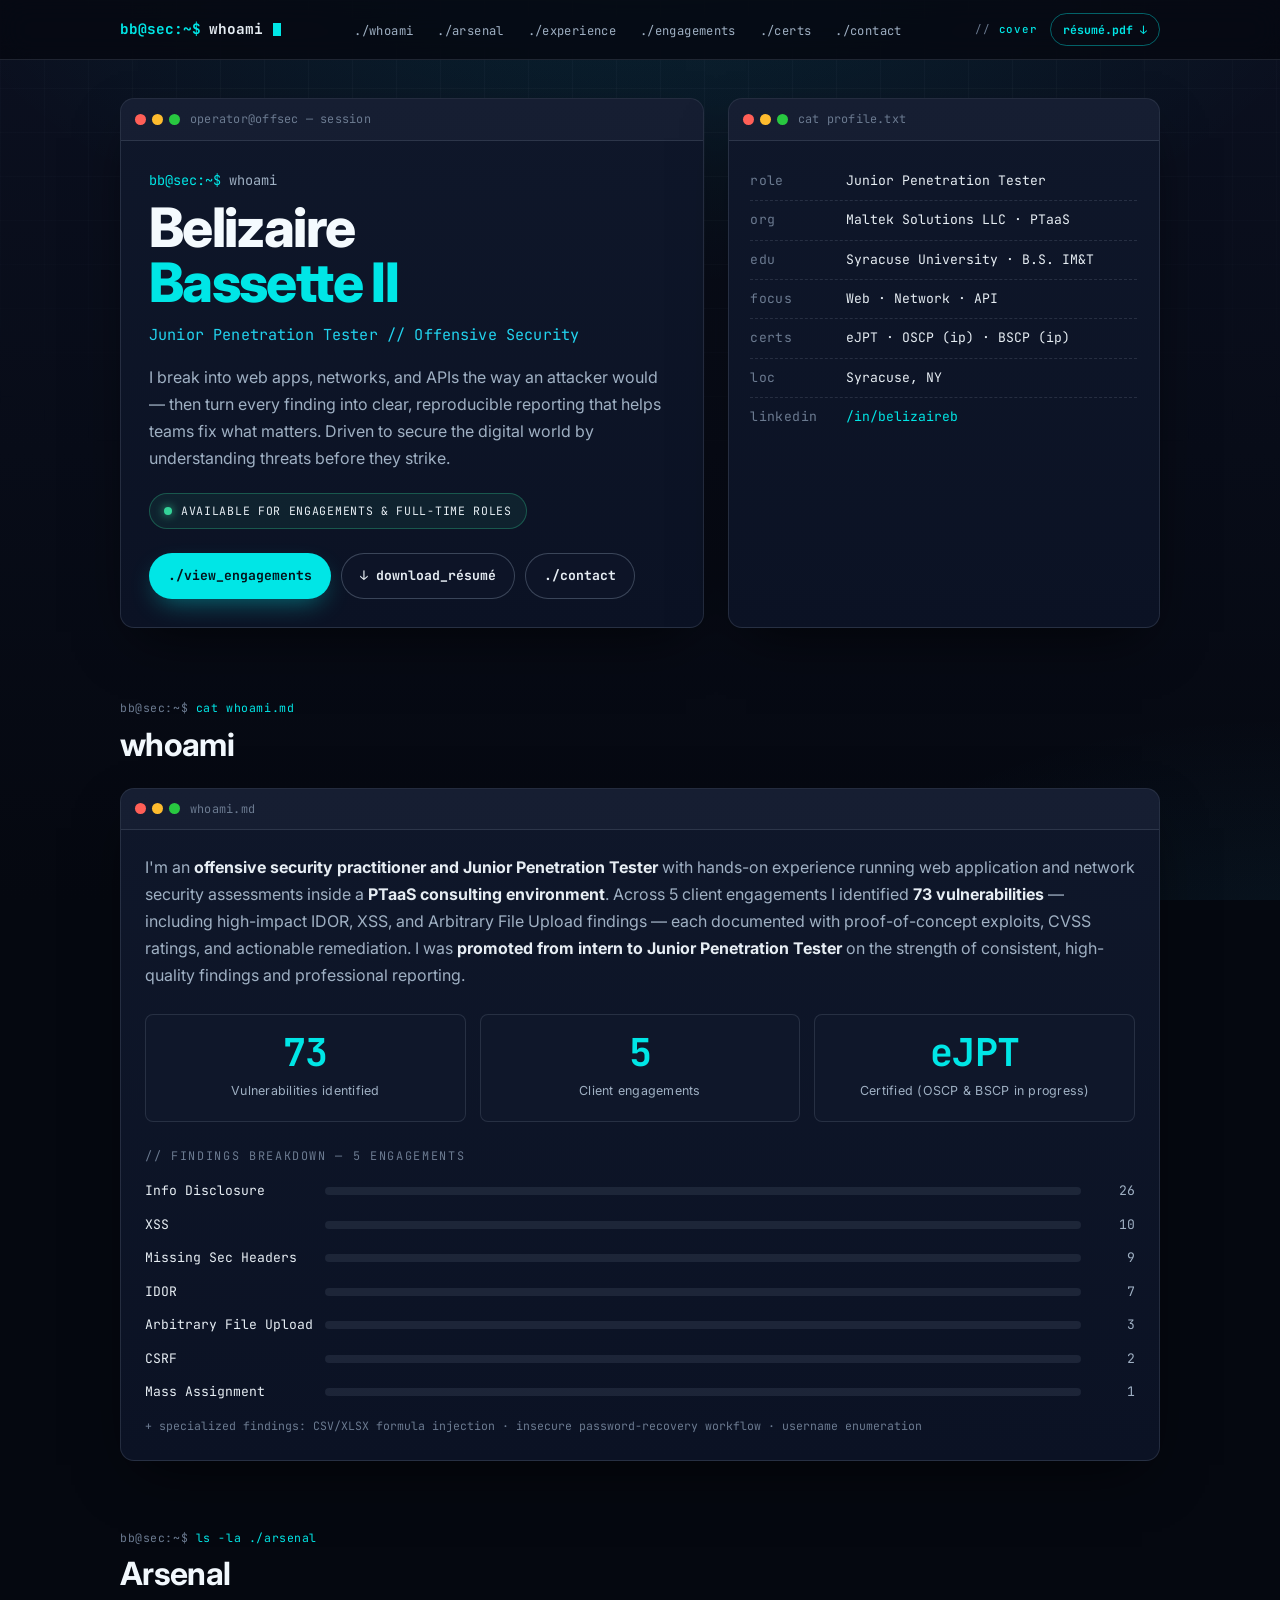
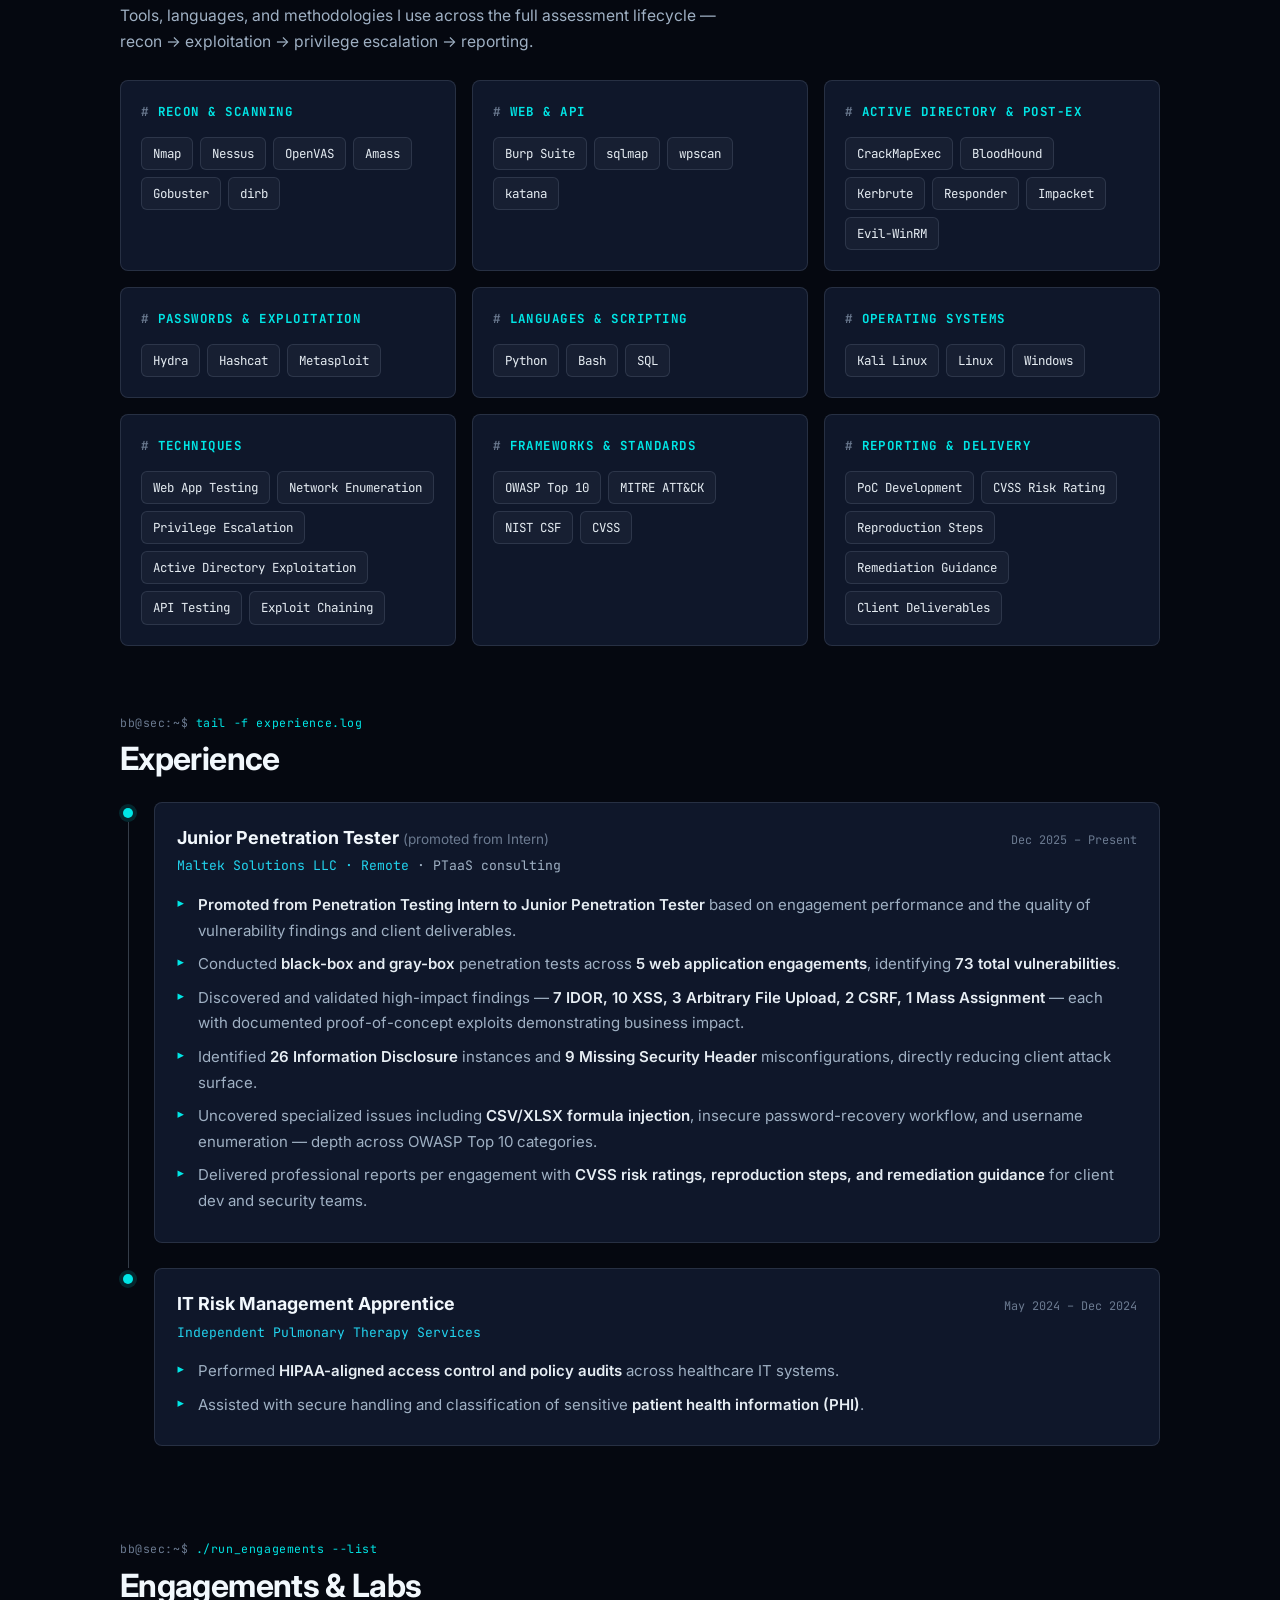
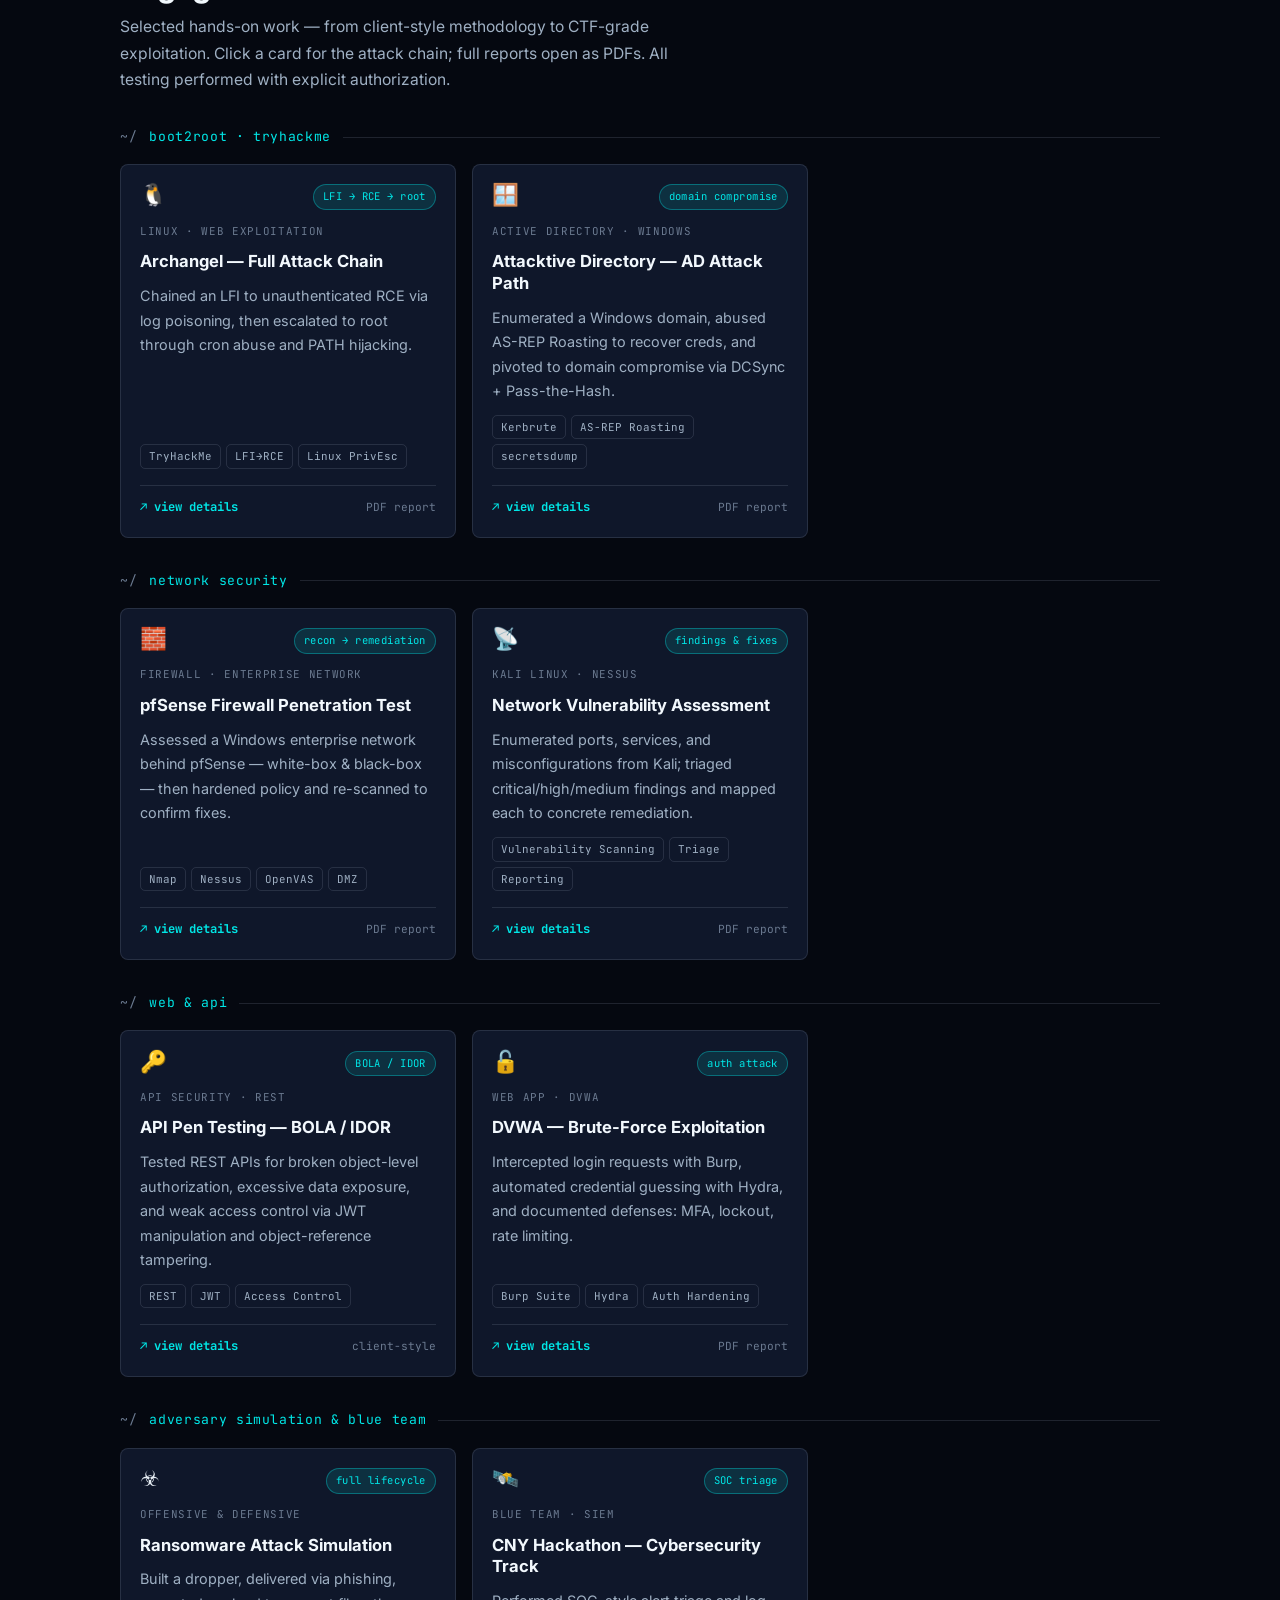
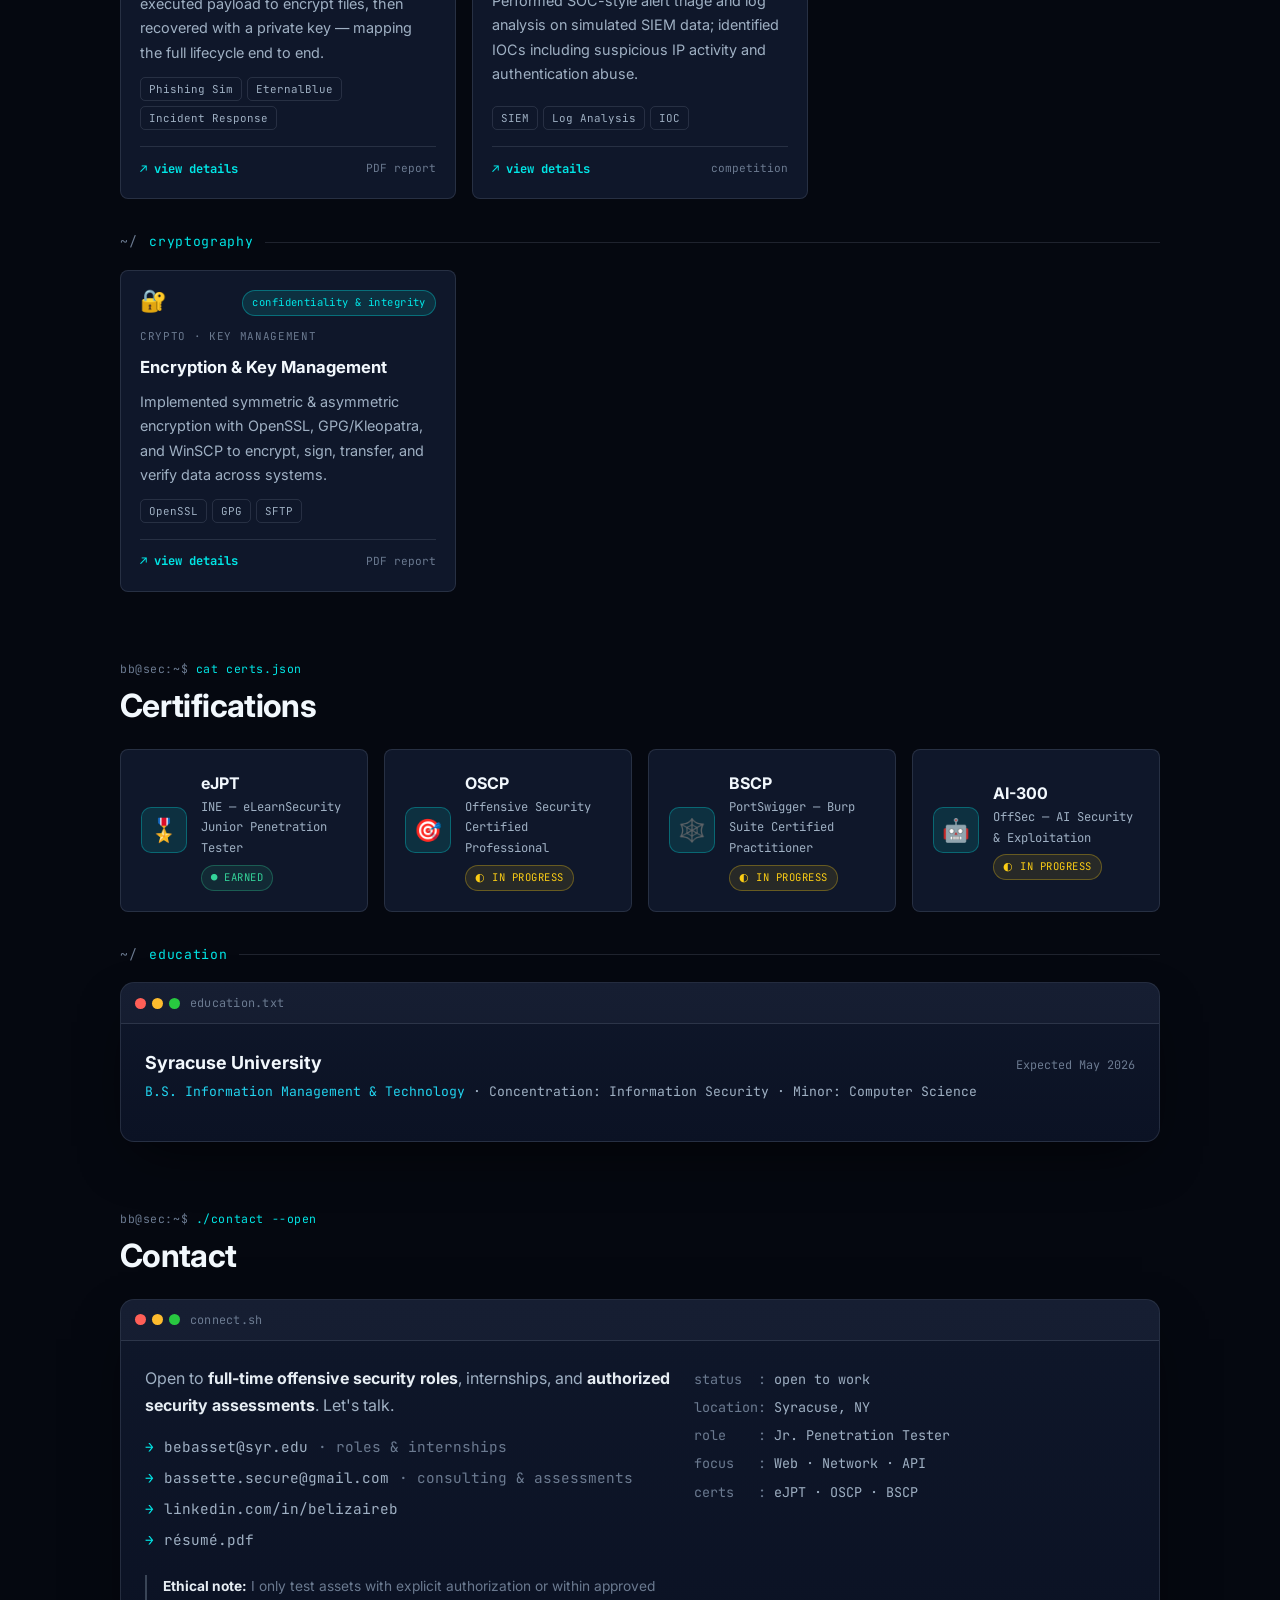
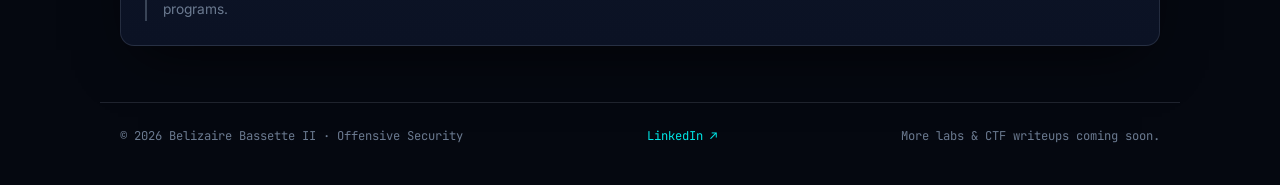
==== commit dab412ce: "Expand arsenal: add offensive tooling used in engagements Recon/web: Amass, Gobuster, dirb, sqlmap, " ====
--- a/index.html
+++ b/index.html
@@ -157,11 +157,30 @@
       </div>
       <div class="arsenal-grid">
         <div class="arsenal-card">
-          <h3><span class="hash">#</span> Offensive Tooling</h3>
-          <div class="chips">
-            <span class="chip">Burp Suite</span><span class="chip">Nmap</span><span class="chip">Nessus</span>
-            <span class="chip">Hydra</span><span class="chip">Metasploit</span><span class="chip">OpenVAS</span>
-            <span class="chip">Hashcat</span><span class="chip">Evil-WinRM</span>
+          <h3><span class="hash">#</span> Recon &amp; Scanning</h3>
+          <div class="chips">
+            <span class="chip">Nmap</span><span class="chip">Nessus</span><span class="chip">OpenVAS</span>
+            <span class="chip">Amass</span><span class="chip">Gobuster</span><span class="chip">dirb</span>
+          </div>
+        </div>
+        <div class="arsenal-card">
+          <h3><span class="hash">#</span> Web &amp; API</h3>
+          <div class="chips">
+            <span class="chip">Burp Suite</span><span class="chip">sqlmap</span>
+            <span class="chip">wpscan</span><span class="chip">katana</span>
+          </div>
+        </div>
+        <div class="arsenal-card">
+          <h3><span class="hash">#</span> Active Directory &amp; Post-Ex</h3>
+          <div class="chips">
+            <span class="chip">CrackMapExec</span><span class="chip">BloodHound</span><span class="chip">Kerbrute</span>
+            <span class="chip">Responder</span><span class="chip">Impacket</span><span class="chip">Evil-WinRM</span>
+          </div>
+        </div>
+        <div class="arsenal-card">
+          <h3><span class="hash">#</span> Passwords &amp; Exploitation</h3>
+          <div class="chips">
+            <span class="chip">Hydra</span><span class="chip">Hashcat</span><span class="chip">Metasploit</span>
           </div>
         </div>
         <div class="arsenal-card">
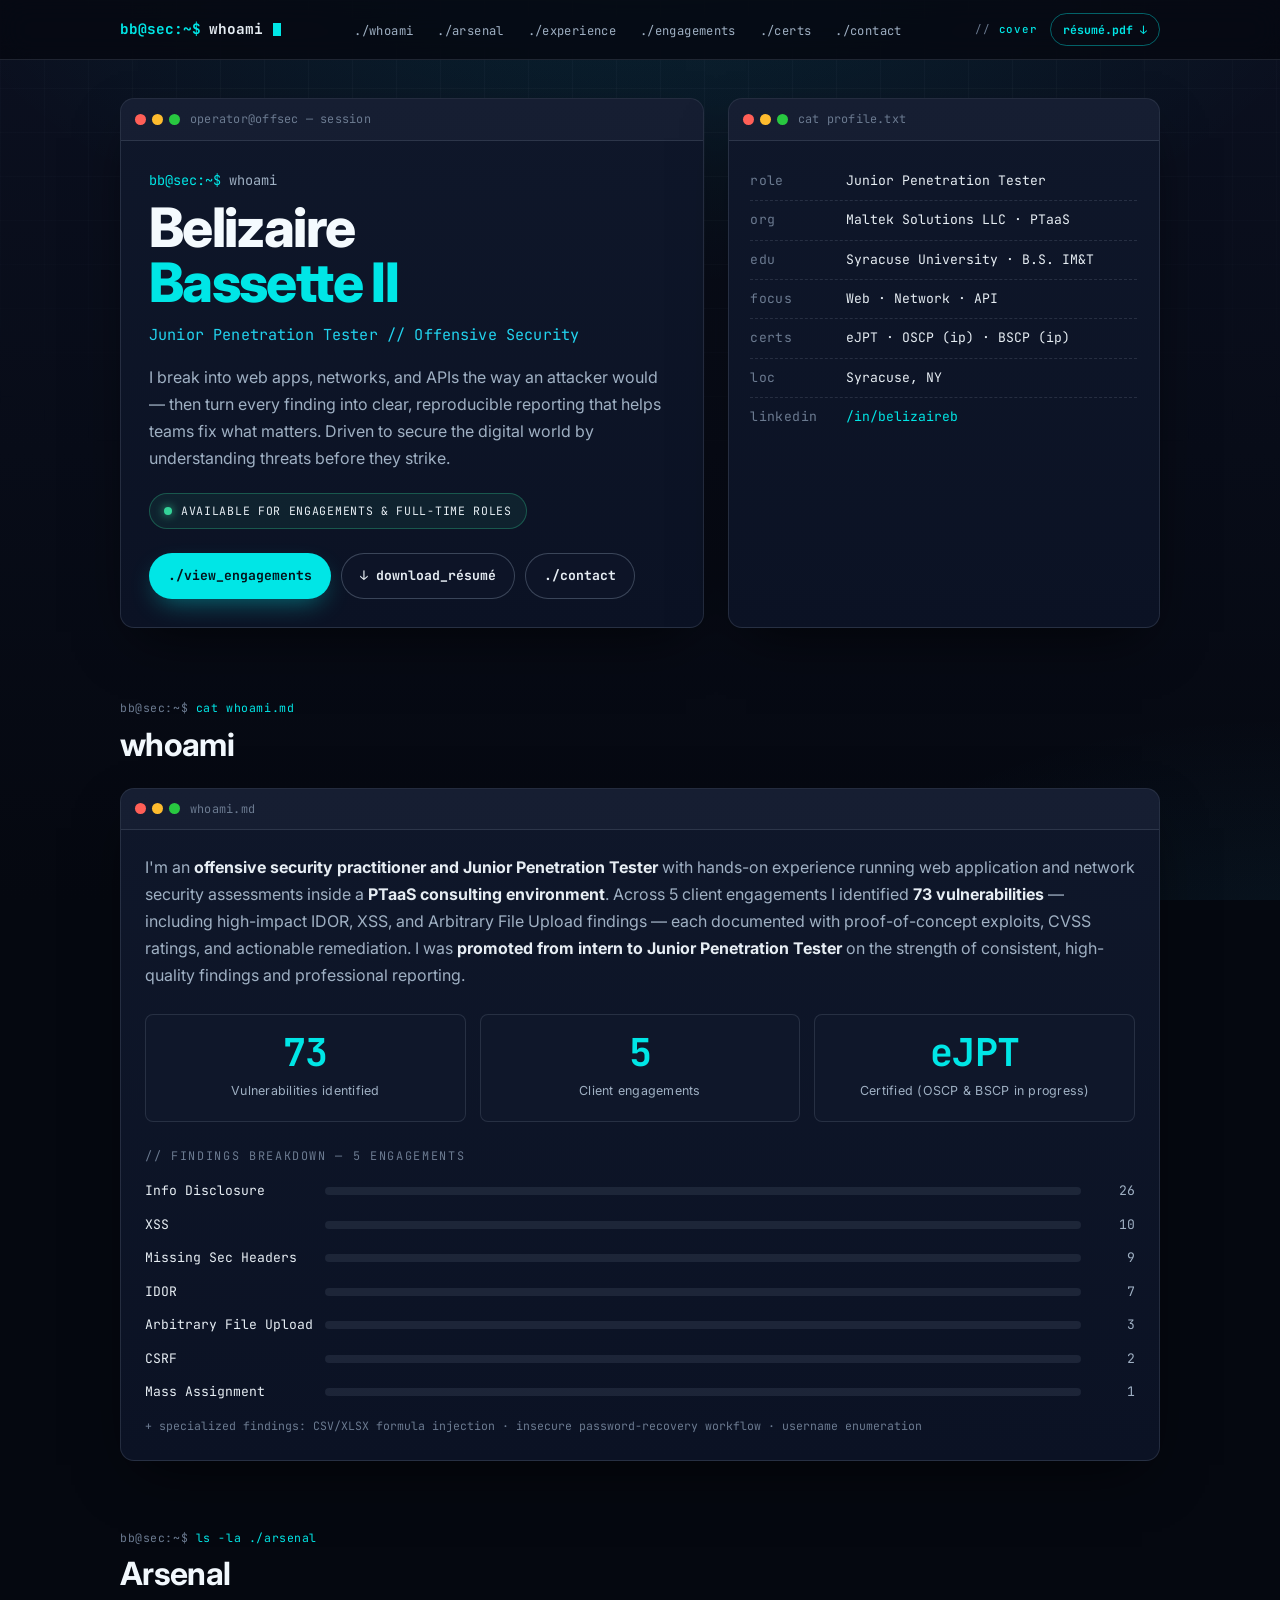
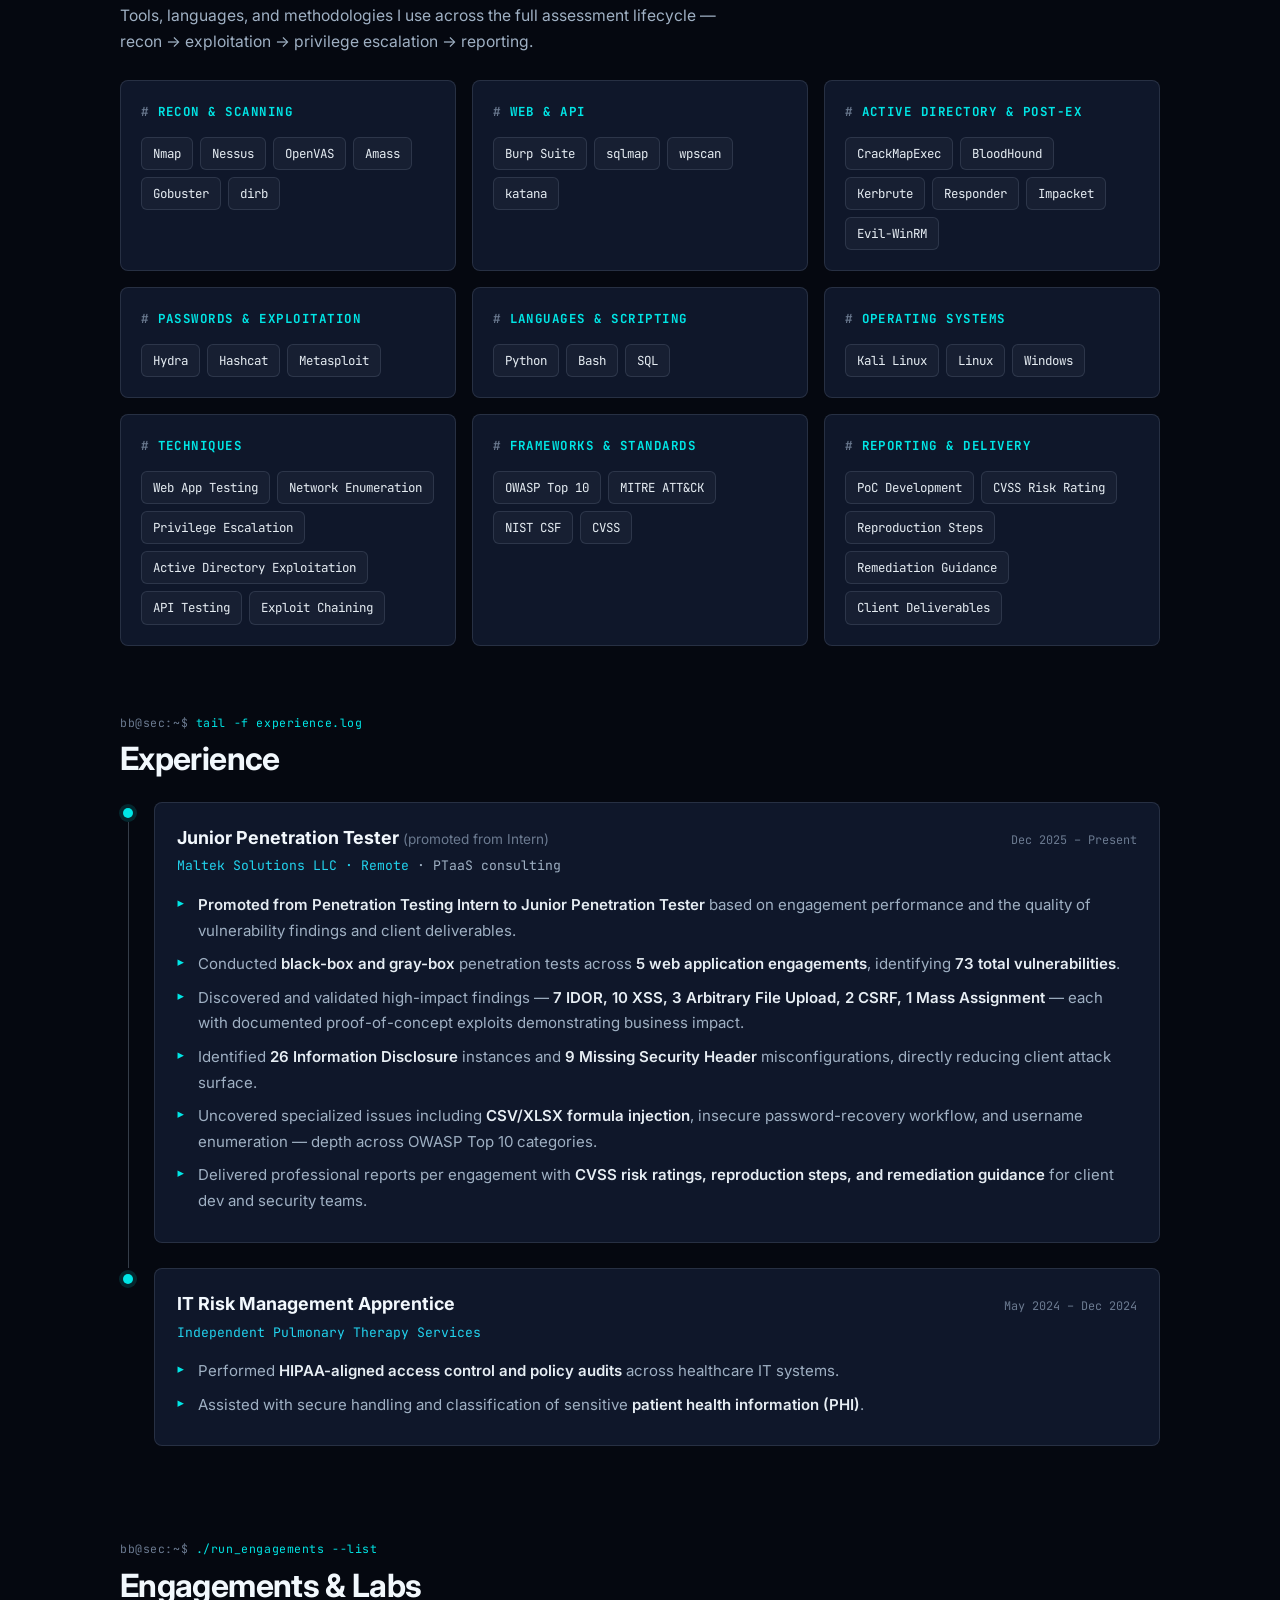
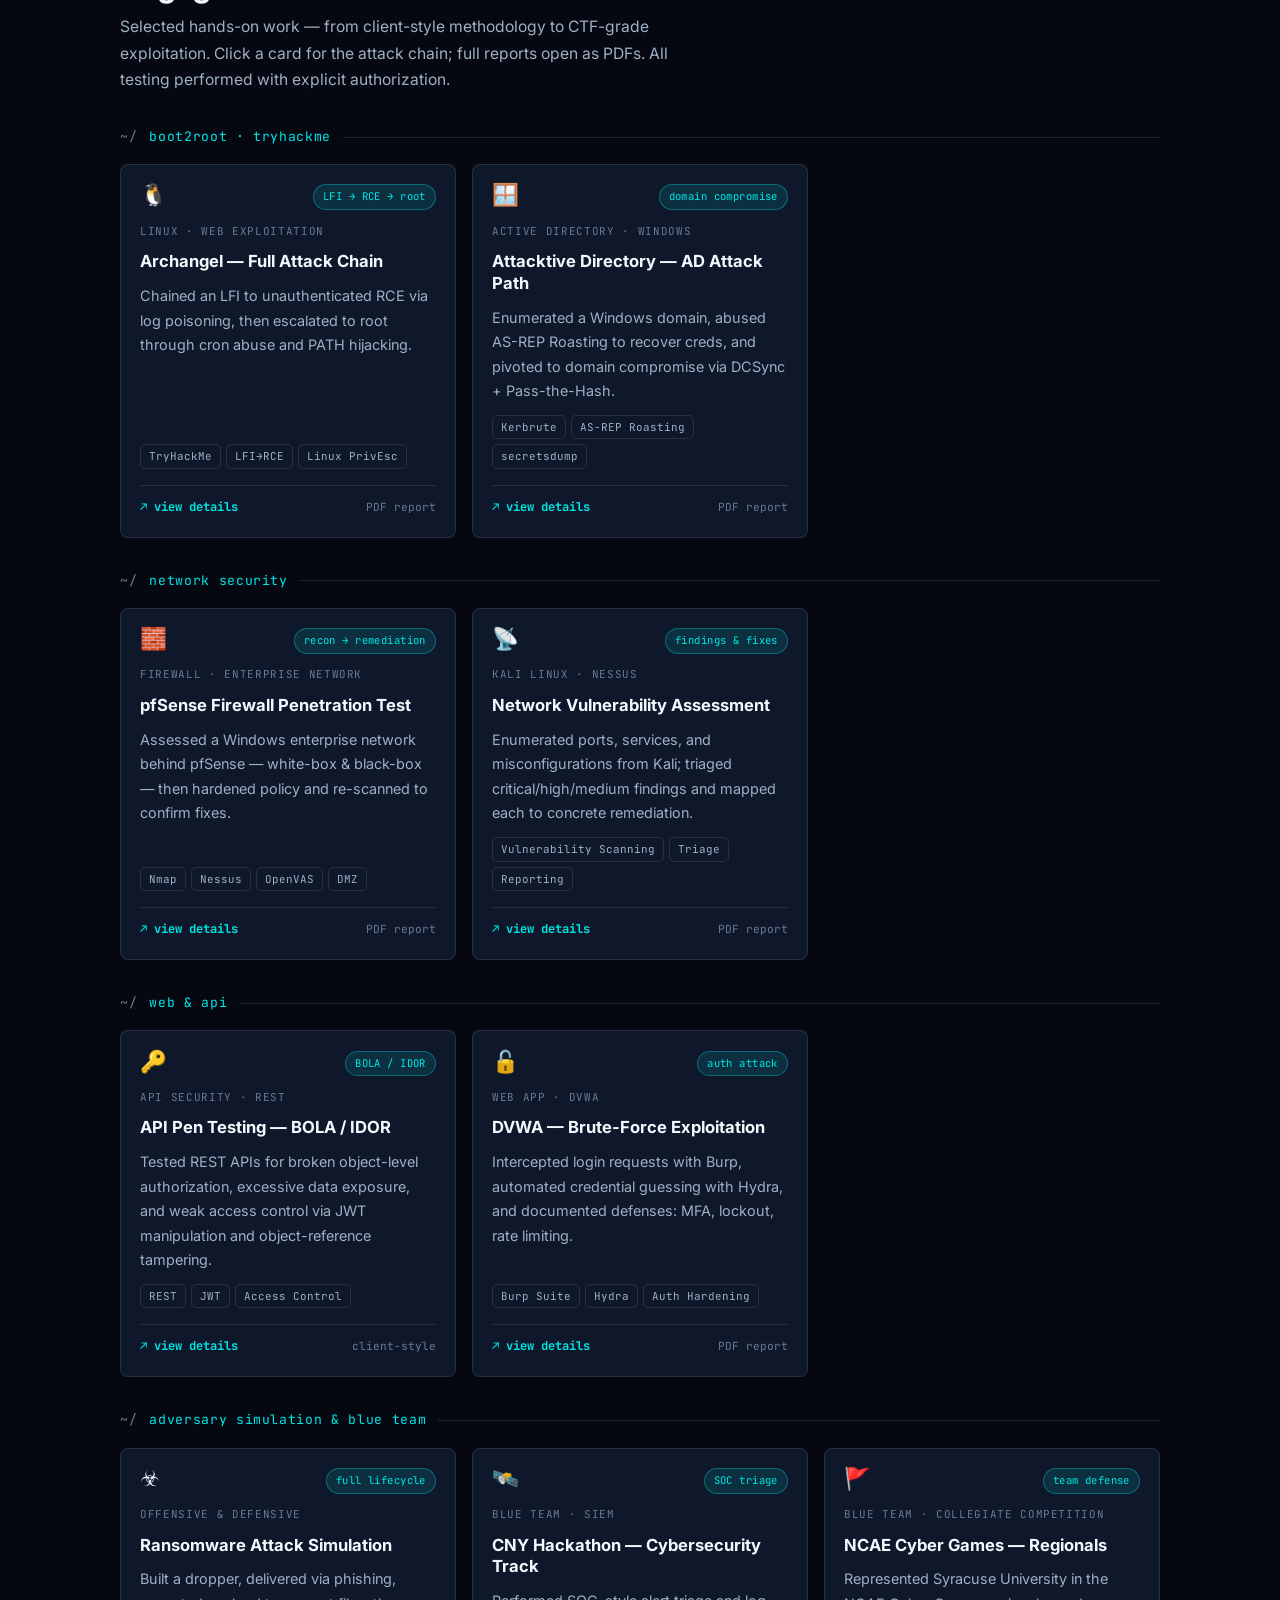
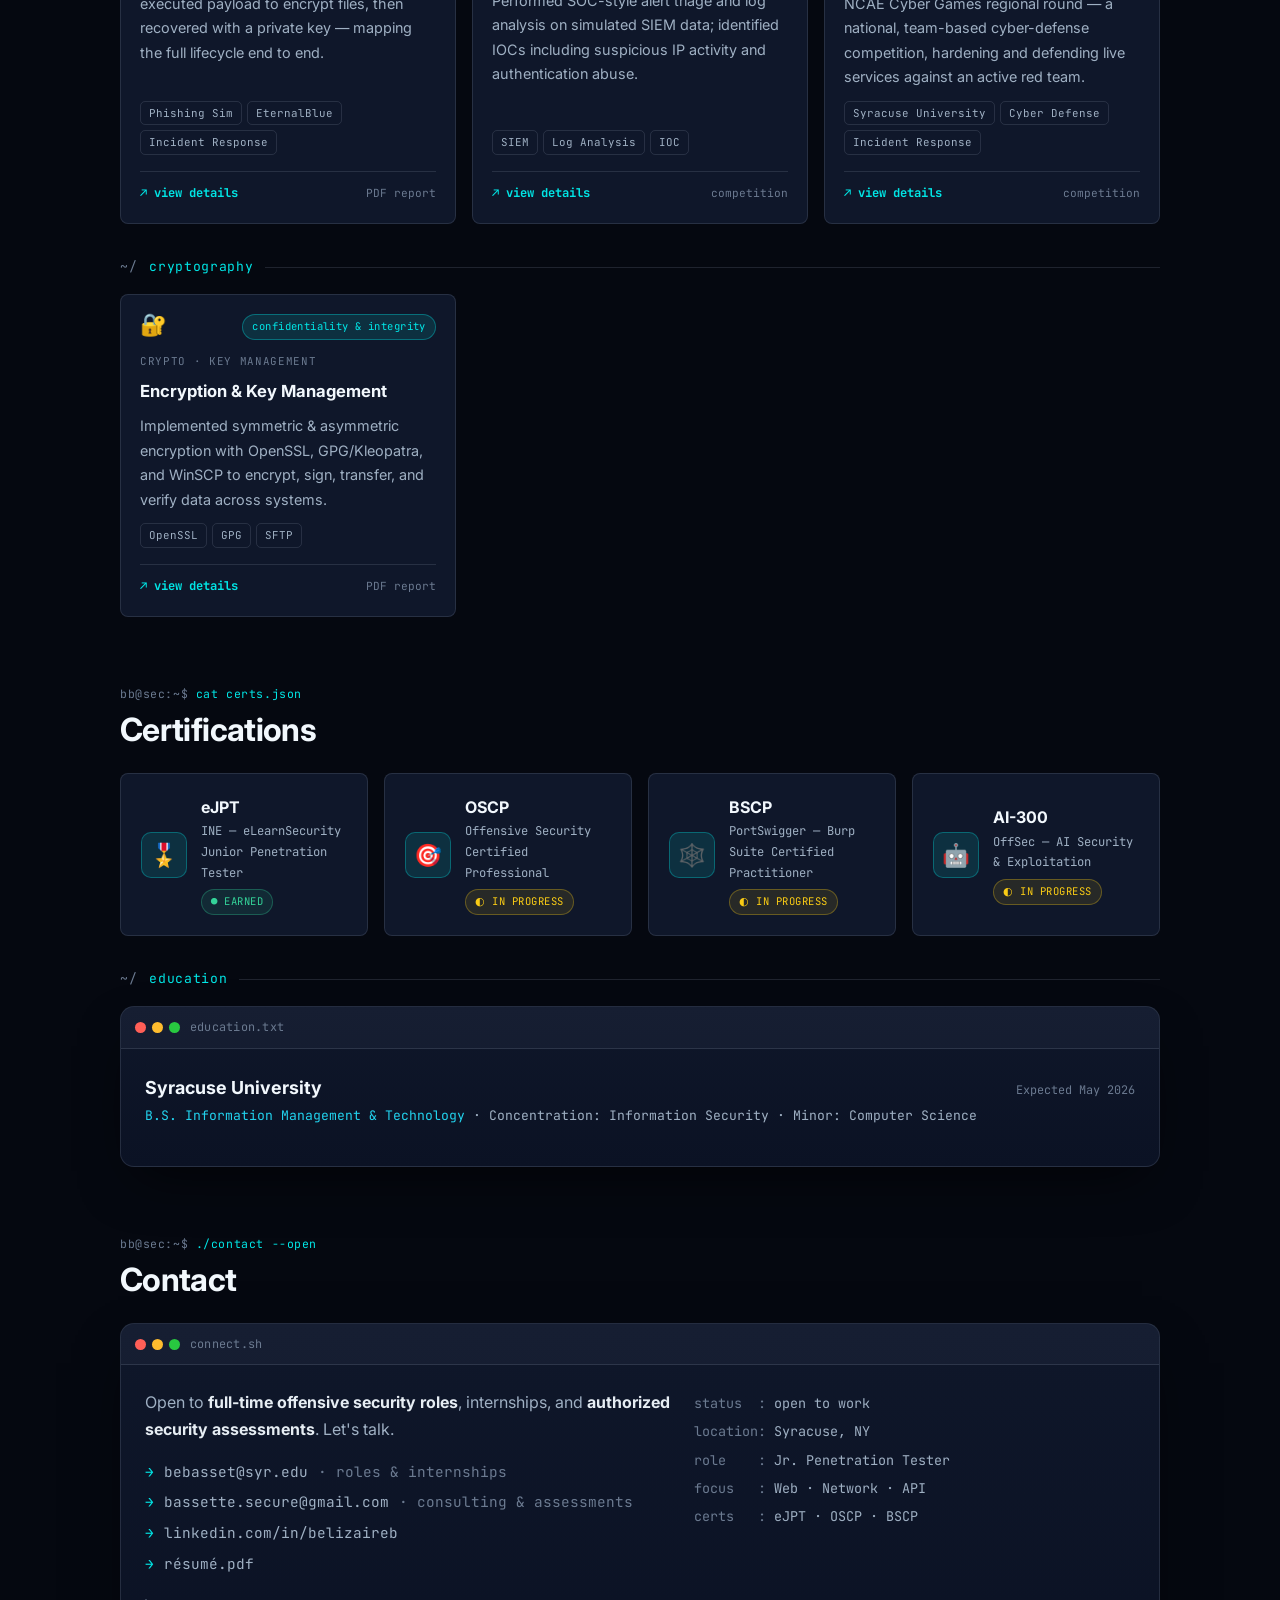
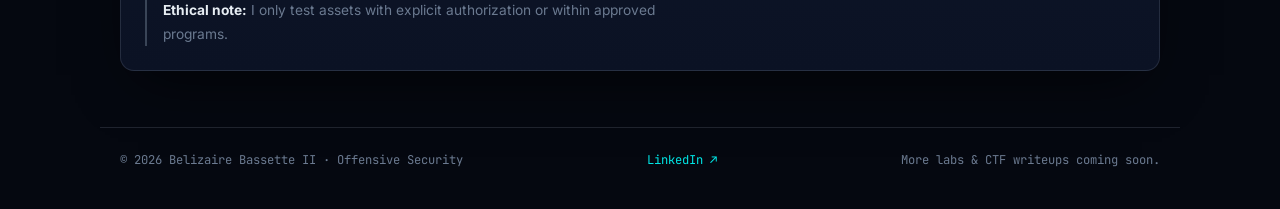
==== commit 25a7da7f: "Add NCAE Cyber Games (Regionals) to engagements Blue-team collegiate cyber-defense competition with " ====
--- a/index.html
+++ b/index.html
@@ -347,6 +347,14 @@
           <h3>CNY Hackathon — Cybersecurity Track</h3>
           <p class="proj-desc">Performed SOC-style alert triage and log analysis on simulated SIEM data; identified IOCs including suspicious IP activity and authentication abuse.</p>
           <div class="proj-tags"><span class="tag">SIEM</span><span class="tag">Log Analysis</span><span class="tag">IOC</span></div>
+          <div class="proj-foot"><span class="proj-link">↗ view details</span><span class="proj-hint">competition</span></div>
+        </article>
+        <article class="proj-card clickable" data-project="ncae" tabindex="0" role="button" aria-label="Open details: NCAE Cyber Games Regionals">
+          <div class="proj-top"><span class="proj-icon">🚩</span><span class="proj-badge">team defense</span></div>
+          <div class="proj-cat">Blue Team · Collegiate Competition</div>
+          <h3>NCAE Cyber Games — Regionals</h3>
+          <p class="proj-desc">Represented Syracuse University in the NCAE Cyber Games regional round — a national, team-based cyber-defense competition, hardening and defending live services against an active red team.</p>
+          <div class="proj-tags"><span class="tag">Syracuse University</span><span class="tag">Cyber Defense</span><span class="tag">Incident Response</span></div>
           <div class="proj-foot"><span class="proj-link">↗ view details</span><span class="proj-hint">competition</span></div>
         </article>
       </div>
@@ -707,6 +715,20 @@
         pills: ['SIEM', 'Log Analysis', 'SOC Triage', 'IOC Detection'],
         pdf: ''
       },
+      ncae: {
+        file: 'ncae-cyber-games.md', cat: 'Blue Team · Collegiate Cyber-Defense Competition',
+        title: 'NCAE Cyber Games — Regionals',
+        desc: 'Competed for Syracuse University in the NCAE Cyber Games regional round — a national, team-based collegiate cyber-defense competition where teams defend networked services against a live red team while keeping required services online.',
+        chain: '',
+        bullets: [
+          'Represented Syracuse University in the NCAE Cyber Games regional round',
+          'Worked as part of a blue team to harden and defend hosts and networked services against an active red team',
+          'Applied enumeration, service hardening, log monitoring, and incident response under time pressure',
+          'Coordinated with teammates to triage attacks and maintain service availability while scoring'
+        ],
+        pills: ['NCAE Cyber Games', 'Blue Team', 'Cyber Defense', 'Service Hardening', 'Incident Response', 'Teamwork'],
+        pdf: ''
+      },
       crypto: {
         file: 'encryption-lab.md', cat: 'Cryptography · Key Management · IST 323',
         title: 'Encryption & Key Management',
